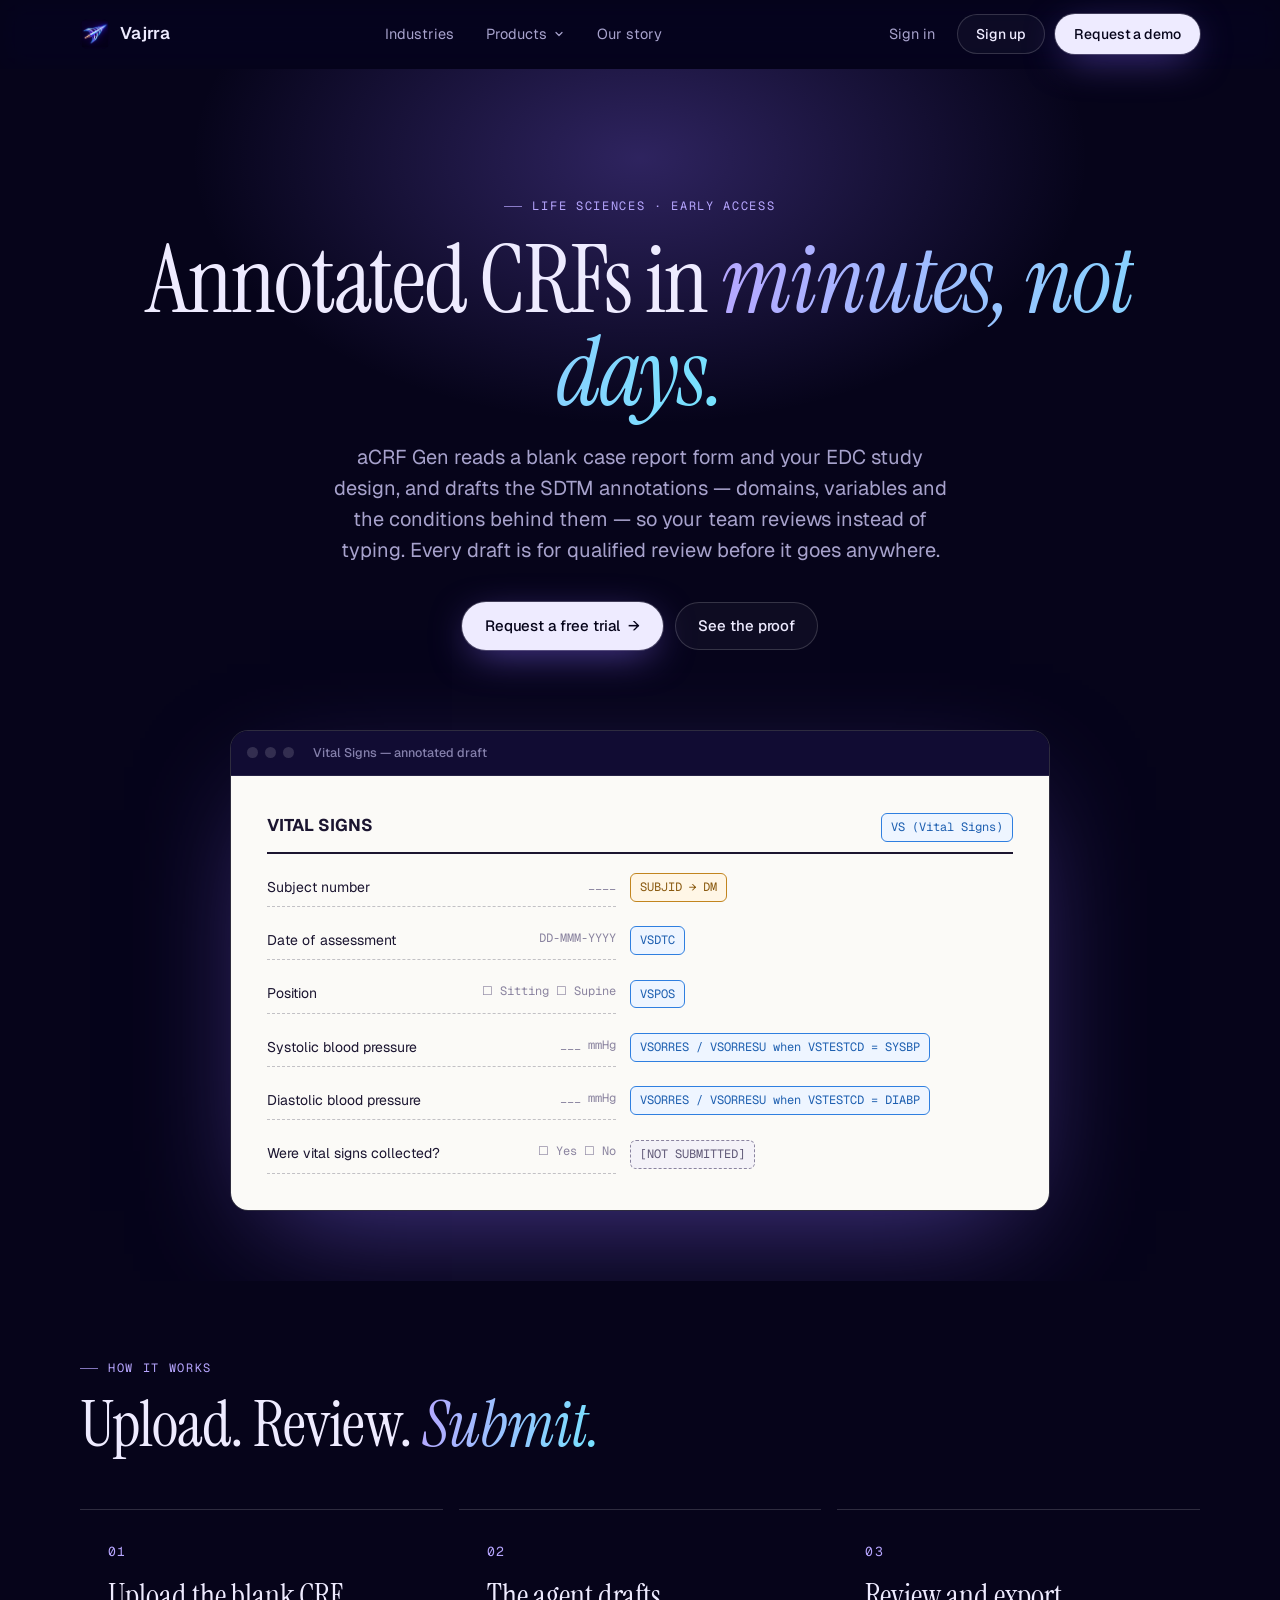
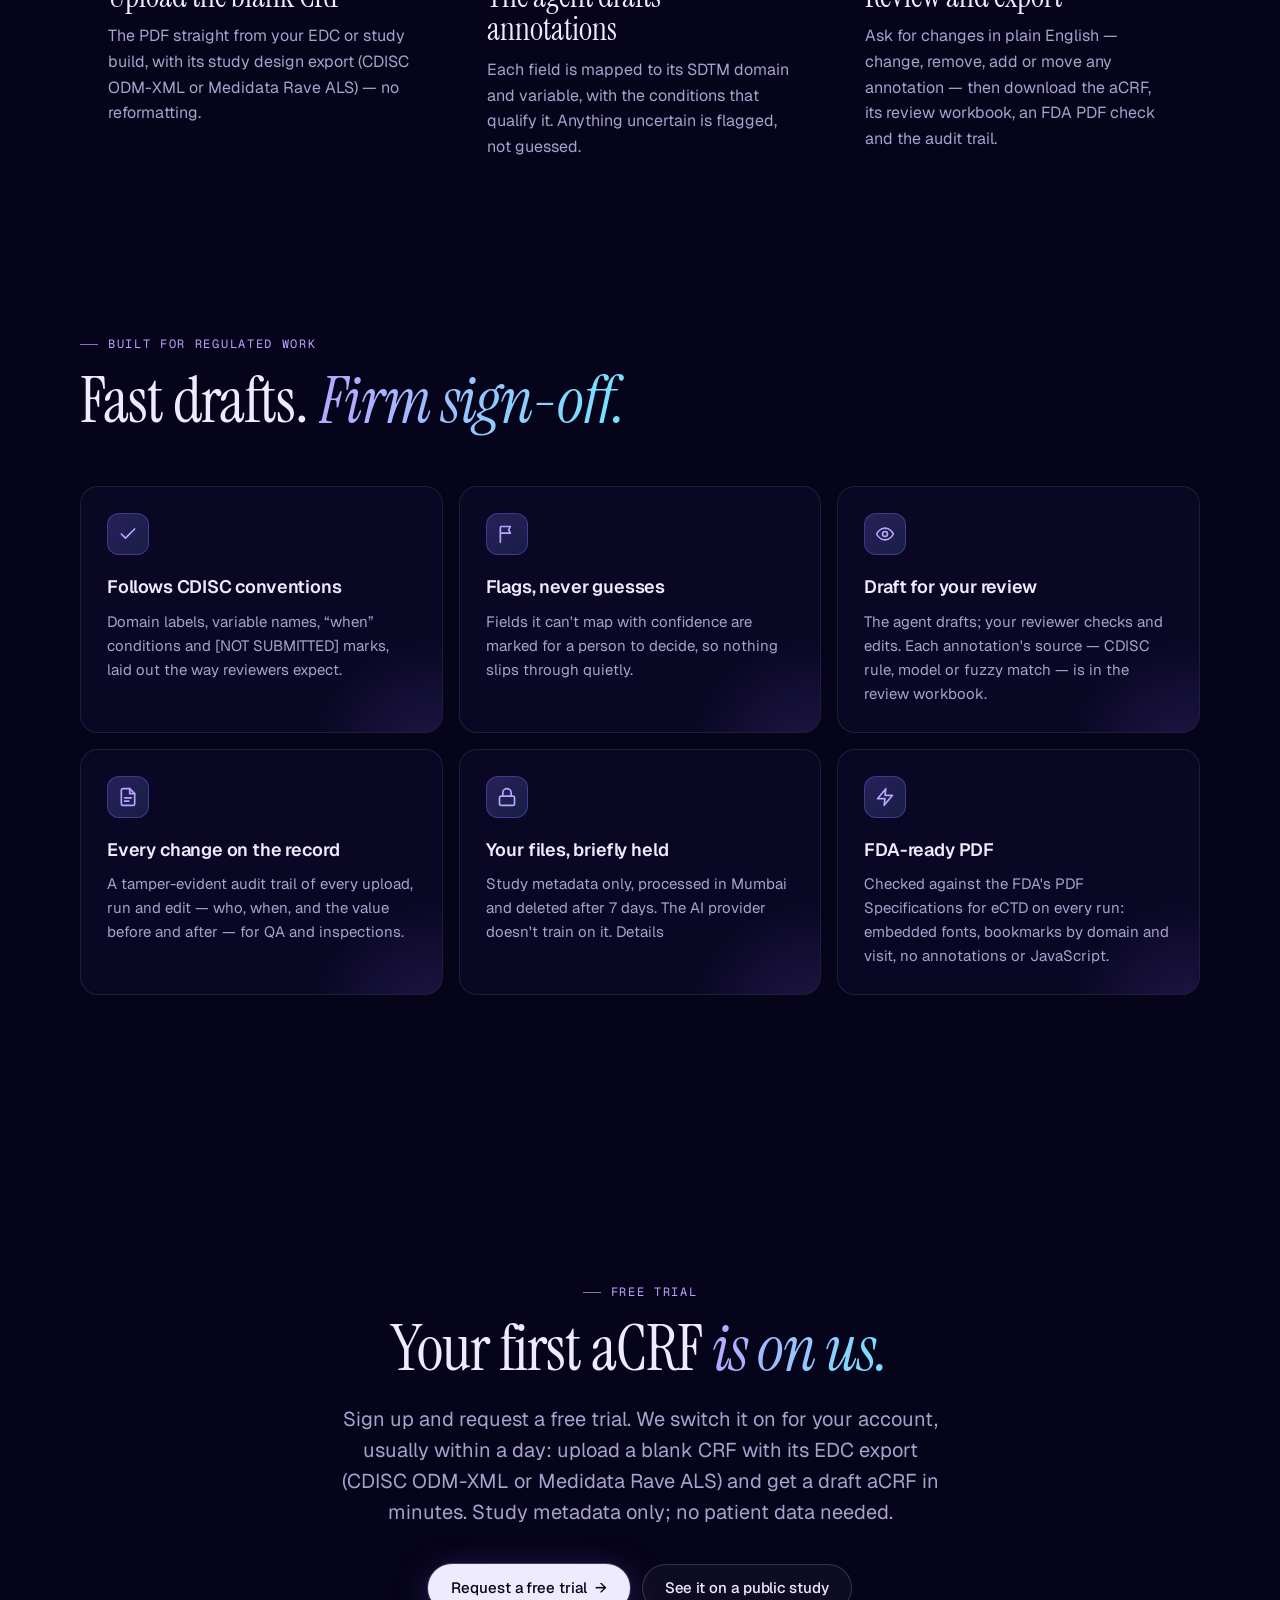
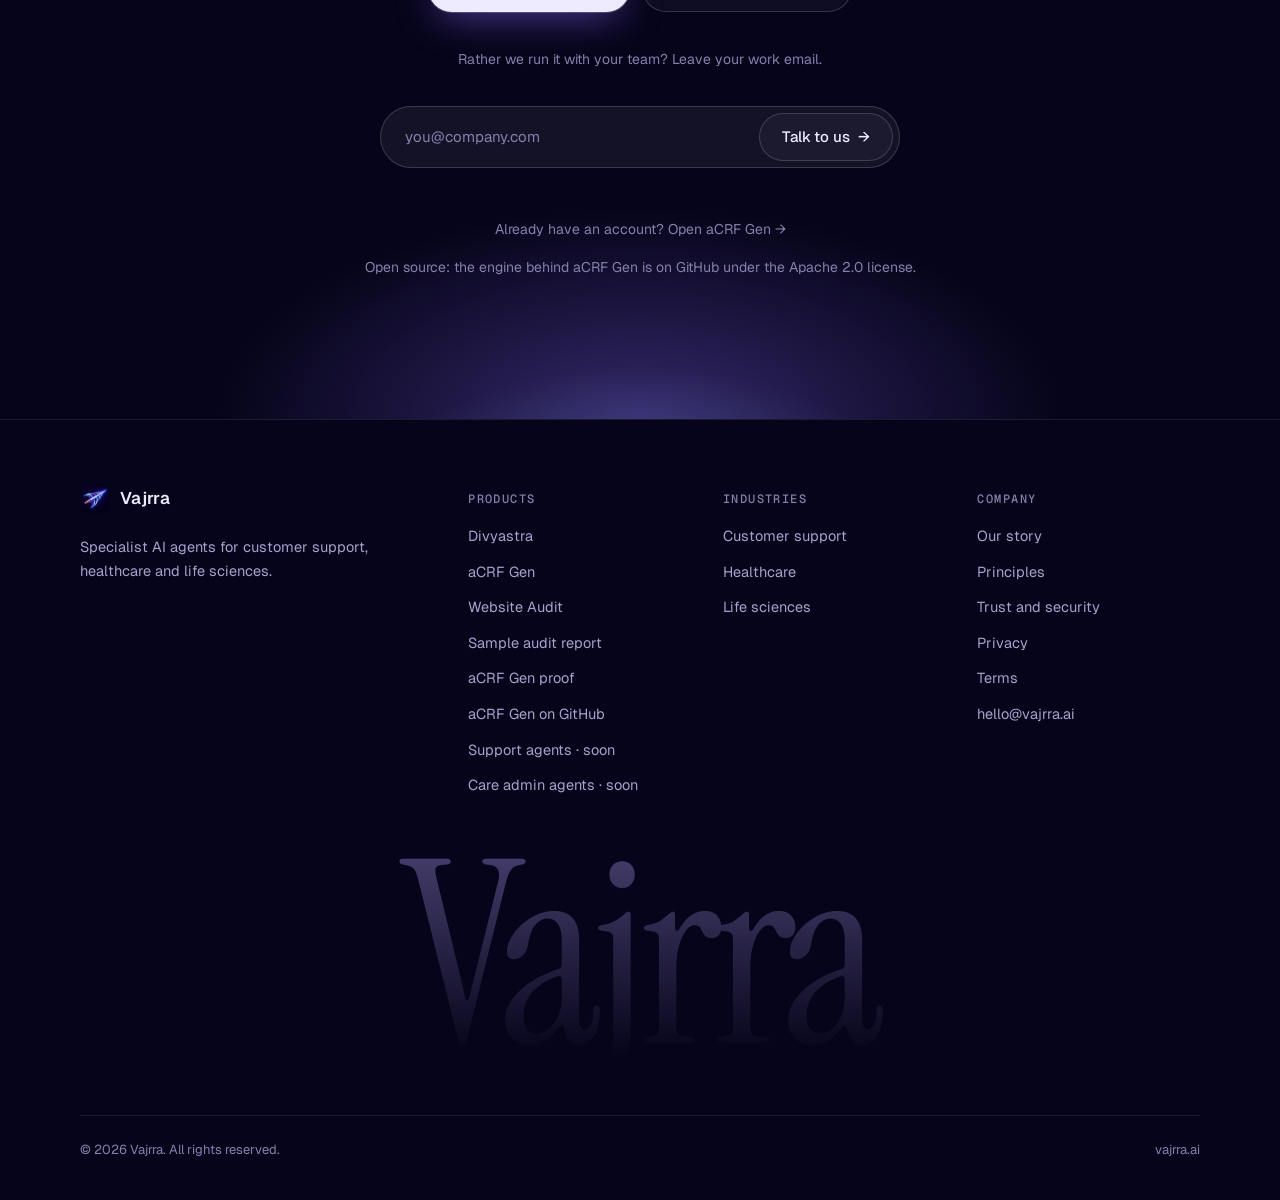
==== acrf.html @ d4f10809 "Public sample audit report (vajrra.ai scanned by our own tool), footer/sitemap links, privacy wordin" ====
<!doctype html>
<html lang="en">
<head>
  <meta charset="utf-8" />
  <meta name="viewport" content="width=device-width, initial-scale=1" />
  <title>aCRF Gen — SDTM-annotated CRFs in minutes · Vajrra</title>
  <meta name="description" content="aCRF Gen drafts SDTM annotations on your blank case report forms — domains, variables and conditions — for your team to review, with every annotation traceable." />
  <meta name="theme-color" content="#06041a" />
  <link rel="canonical" href="https://vajrra.ai/acrf.html" />
  <link rel="icon" type="image/png" sizes="32x32" href="assets/favicon-32.png" />
  <link rel="apple-touch-icon" href="assets/apple-touch-icon.png" />
  <meta property="og:type" content="product" />
  <meta property="og:site_name" content="Vajrra" />
  <meta property="og:title" content="aCRF Gen — SDTM-annotated CRFs in minutes" />
  <meta property="og:description" content="Annotated CRFs drafted by a specialist agent, reviewed by your team." />
  <meta property="og:url" content="https://vajrra.ai/acrf.html" />
  <meta property="og:image" content="https://vajrra.ai/assets/og-image.jpg" />
  <meta name="twitter:card" content="summary_large_image" />
  <link rel="preconnect" href="https://fonts.googleapis.com" />
  <link rel="preconnect" href="https://fonts.gstatic.com" crossorigin />
  <link href="https://fonts.googleapis.com/css2?family=Geist:wght@400;500;600;700&family=Geist+Mono:wght@400;500&family=Instrument+Serif:ital@0;1&display=swap" rel="stylesheet" />
  <link rel="stylesheet" href="styles.css?v=7" />
  <script type="application/ld+json">
    {"@context":"https://schema.org","@type":"SoftwareApplication","name":"aCRF Gen","applicationCategory":"BusinessApplication","operatingSystem":"Web","url":"https://vajrra.ai/acrf.html","description":"Drafts SDTM annotations on blank case report forms for qualified review.","publisher":{"@type":"Organization","name":"Vajrra","url":"https://vajrra.ai/"}}
  </script>
</head>
<body>
  <a class="skip" href="#main">Skip to content</a>

  <header class="nav">
    <div class="wrap nav-inner">
      <a class="brand" href="index.html" aria-label="Vajrra home"><img src="assets/logo-mark.png" alt="" width="30" height="30" />Vajrra</a>
      <nav class="nav-links" aria-label="Primary">
        <a href="index.html#industries">Industries</a>
        <div class="nav-item">
          <button class="nav-trigger" aria-expanded="false" aria-controls="products-menu">Products <svg width="12" height="12" viewBox="0 0 24 24" fill="none" stroke="currentColor" stroke-width="2.4" stroke-linecap="round" stroke-linejoin="round" aria-hidden="true"><path d="m6 9 6 6 6-6"/></svg></button>
          <div class="nav-menu" id="products-menu">
            <div class="nav-menu-inner">
              <div class="menu-group platform">
                <span class="menu-label">The platform · any team</span>
                <a class="menu-link" href="divyastra.html"><strong>Divyastra <em class="badge">Free on Mac</em></strong><small>Your team of AI agents in one chat app — the base every astra plugs into.</small></a>
              </div>
              <div class="menu-group">
                <span class="menu-label">Life sciences</span>
                <a class="menu-link" href="acrf.html" aria-current="page"><strong>aCRF Gen <em class="badge">Early access</em></strong><small>SDTM-annotated CRFs, drafted in minutes.</small></a>
              </div>
              <div class="menu-group">
                <span class="menu-label">Any business</span>
                <a class="menu-link" href="audit.html"><strong>Website Audit <em class="badge">New</em></strong><small>A scored SEO, speed and security report for any site.</small></a>
              </div>
              <div class="menu-group">
                <span class="menu-label">Customer support</span>
                <a class="menu-link soon" href="index.html#customer-support"><strong>Support agents <em class="badge soon">Releasing soon</em></strong><small>Resolve tickets from your own docs, with approvals.</small></a>
              </div>
              <div class="menu-group">
                <span class="menu-label">Healthcare</span>
                <a class="menu-link soon" href="index.html#healthcare"><strong>Care admin agents <em class="badge soon">Releasing soon</em></strong><small>Referrals, summaries and prior-auth packets, drafted.</small></a>
              </div>
            </div>
          </div>
        </div>
        <a href="index.html#story">Our story</a>
      </nav>
      <div class="nav-cta">
        <a class="nav-signin" href="https://accounts.vajrra.ai/signin">Sign in</a>
        <a class="btn btn-ghost" href="https://accounts.vajrra.ai/signin?mode=signup">Sign up</a>
        <a class="btn btn-primary" href="#demo">Request a demo</a>
        <button class="menu-toggle" aria-label="Open menu" aria-expanded="false" aria-controls="mobile-menu">
          <svg width="18" height="18" viewBox="0 0 24 24" fill="none" stroke="currentColor" stroke-width="2" stroke-linecap="round"><path d="M4 7h16M4 12h16M4 17h16"/></svg>
        </button>
      </div>
    </div>
    <div class="mobile-menu" id="mobile-menu">
      <span class="mobile-label">Products</span>
      <a href="divyastra.html">Divyastra</a>
      <a href="acrf.html">aCRF Gen <em class="badge">Early access</em></a>
      <a href="audit.html">Website Audit <em class="badge">New</em></a>
      <a href="index.html#customer-support">Support agents <em class="badge soon">Soon</em></a>
      <a href="index.html#healthcare">Care admin agents <em class="badge soon">Soon</em></a>
      <span class="mobile-label">Account</span>
      <a href="https://accounts.vajrra.ai/signin">Sign in</a>
      <a href="https://accounts.vajrra.ai/signin?mode=signup">Sign up</a>
      <span class="mobile-label">Company</span>
      <a href="index.html#industries">Industries</a>
      <a href="index.html#story">Our story</a>
      <a href="#demo">Request a demo</a>
    </div>
  </header>

  <main id="main">
    <section class="page-hero">
      <div class="wrap">
        <span class="eyebrow">Life sciences · Early access</span>
        <h1 class="display">Annotated CRFs in <em>minutes, not days.</em></h1>
        <p class="lede">aCRF Gen reads a blank case report form and your EDC study design, and drafts the SDTM annotations — domains, variables and the conditions behind them — so your team reviews instead of typing. Every draft is for qualified review before it goes anywhere.</p>
        <div class="cta-row">
          <a class="btn btn-primary" href="https://accounts.vajrra.ai/signin?mode=signup&amp;next=%2Facrf">Request a free trial <span class="arrow" aria-hidden="true">→</span></a>
          <a class="btn btn-ghost" href="proof.html">See the proof</a>
        </div>

        <div class="crf-mock" role="img" aria-label="Example: a Vital Signs CRF page with SDTM annotations beside each field">
          <div class="app-bar"><i></i><i></i><i></i><b>Vital Signs — annotated draft</b></div>
          <div class="crf-page">
            <div class="crf-title"><b>VITAL SIGNS</b><span class="anno vs">VS (Vital Signs)</span></div>
            <div class="crf-row"><div class="crf-field">Subject number <i>____</i></div><span class="anno dm">SUBJID → DM</span></div>
            <div class="crf-row"><div class="crf-field">Date of assessment <i>DD-MMM-YYYY</i></div><span class="anno vs">VSDTC</span></div>
            <div class="crf-row"><div class="crf-field">Position <i>☐ Sitting ☐ Supine</i></div><span class="anno vs">VSPOS</span></div>
            <div class="crf-row"><div class="crf-field">Systolic blood pressure <i>___ mmHg</i></div><span class="anno vs">VSORRES / VSORRESU when VSTESTCD = SYSBP</span></div>
            <div class="crf-row"><div class="crf-field">Diastolic blood pressure <i>___ mmHg</i></div><span class="anno vs">VSORRES / VSORRESU when VSTESTCD = DIABP</span></div>
            <div class="crf-row"><div class="crf-field">Were vital signs collected? <i>☐ Yes ☐ No</i></div><span class="anno note">[NOT SUBMITTED]</span></div>
          </div>
        </div>
      </div>
    </section>

    <section class="section" id="how" style="padding-top: clamp(40px, 6vw, 70px)">
      <div class="wrap">
        <div class="section-head reveal">
          <span class="eyebrow">How it works</span>
          <h2 class="h2">Upload. Review. <em>Submit.</em></h2>
        </div>
        <div class="steps">
          <div class="step reveal"><h3>Upload the blank CRF</h3><p>The PDF straight from your EDC or study build, with its study design export (CDISC ODM-XML or Medidata Rave ALS) — no reformatting.</p></div>
          <div class="step reveal"><h3>The agent drafts annotations</h3><p>Each field is mapped to its SDTM domain and variable, with the conditions that qualify it. Anything uncertain is flagged, not guessed.</p></div>
          <div class="step reveal"><h3>Review and export</h3><p>Ask for changes in plain English — change, remove, add or move any annotation — then download the aCRF, its review workbook, an FDA PDF check and the audit trail.</p></div>
        </div>
      </div>
    </section>

    <section class="section" style="padding-top: 0">
      <div class="wrap">
        <div class="section-head reveal">
          <span class="eyebrow">Built for regulated work</span>
          <h2 class="h2">Fast drafts. <em>Firm sign-off.</em></h2>
        </div>
        <div class="feature-grid">
          <div class="tile reveal">
            <div class="icon"><svg width="20" height="20" viewBox="0 0 24 24" fill="none" stroke="currentColor" stroke-width="2" stroke-linecap="round" stroke-linejoin="round"><path d="M20 6 9 17l-5-5"/></svg></div>
            <h3>Follows CDISC conventions</h3>
            <p>Domain labels, variable names, “when” conditions and [NOT SUBMITTED] marks, laid out the way reviewers expect.</p>
          </div>
          <div class="tile reveal">
            <div class="icon"><svg width="20" height="20" viewBox="0 0 24 24" fill="none" stroke="currentColor" stroke-width="2" stroke-linecap="round" stroke-linejoin="round"><path d="M4 22V4a1 1 0 0 1 1-1h11l-2 4 2 4H5"/></svg></div>
            <h3>Flags, never guesses</h3>
            <p>Fields it can't map with confidence are marked for a person to decide, so nothing slips through quietly.</p>
          </div>
          <div class="tile reveal">
            <div class="icon"><svg width="20" height="20" viewBox="0 0 24 24" fill="none" stroke="currentColor" stroke-width="2" stroke-linecap="round" stroke-linejoin="round"><path d="M2 12s3.5-7 10-7 10 7 10 7-3.5 7-10 7S2 12 2 12z"/><circle cx="12" cy="12" r="3"/></svg></div>
            <h3>Draft for your review</h3>
            <p>The agent drafts; your reviewer checks and edits. Each annotation's source — CDISC rule, model or fuzzy match — is in the review workbook.</p>
          </div>
          <div class="tile reveal">
            <div class="icon"><svg width="20" height="20" viewBox="0 0 24 24" fill="none" stroke="currentColor" stroke-width="2" stroke-linecap="round" stroke-linejoin="round"><path d="M14 2H6a2 2 0 0 0-2 2v16a2 2 0 0 0 2 2h12a2 2 0 0 0 2-2V8z"/><path d="M14 2v6h6M8 13h8M8 17h5"/></svg></div>
            <h3>Every change on the record</h3>
            <p>A tamper-evident audit trail of every upload, run and edit — who, when, and the value before and after — for QA and inspections.</p>
          </div>
          <div class="tile reveal">
            <div class="icon"><svg width="20" height="20" viewBox="0 0 24 24" fill="none" stroke="currentColor" stroke-width="2" stroke-linecap="round" stroke-linejoin="round"><rect x="3" y="11" width="18" height="11" rx="2"/><path d="M7 11V7a5 5 0 0 1 10 0v4"/></svg></div>
            <h3>Your files, briefly held</h3>
            <p>Study metadata only, processed in Mumbai and deleted after 7 days. The AI provider doesn't train on it. <a href="trust.html">Details</a></p>
          </div>
          <div class="tile reveal">
            <div class="icon"><svg width="20" height="20" viewBox="0 0 24 24" fill="none" stroke="currentColor" stroke-width="2" stroke-linecap="round" stroke-linejoin="round"><path d="M13 2 3 14h9l-1 8 10-12h-9z"/></svg></div>
            <h3>FDA-ready PDF</h3>
            <p>Checked against the FDA's PDF Specifications for eCTD on every run: embedded fonts, bookmarks by domain and visit, no annotations or JavaScript.</p>
          </div>
        </div>
      </div>
    </section>

    <section class="section final" id="demo">
      <div class="wrap reveal">
        <span class="eyebrow">Free trial</span>
        <h2 class="h2">Your first aCRF <em>is on us.</em></h2>
        <p class="lede">Sign up and request a free trial. We switch it on for your account, usually within a day: upload a blank CRF with its EDC export (CDISC ODM-XML or Medidata Rave ALS) and get a draft aCRF in minutes. Study metadata only; no patient data needed.</p>
        <div class="cta-row" style="justify-content: center">
          <a class="btn btn-primary" href="https://accounts.vajrra.ai/signin?mode=signup&amp;next=%2Facrf">Request a free trial <span class="arrow" aria-hidden="true">→</span></a>
          <a class="btn btn-ghost" href="proof.html">See it on a public study</a>
        </div>
        <p class="download-note" style="margin-top: 36px">Rather we run it with your team? Leave your work email.</p>
        <form class="contact-form" data-subject="aCRF Gen demo request" novalidate>
          <label class="skip" for="email">Work email</label>
          <input id="email" type="email" name="email" placeholder="you@company.com" autocomplete="email" required />
          <button class="btn btn-ghost" type="submit">Talk to us <span class="arrow" aria-hidden="true">→</span></button>
        </form>
        <p class="form-note" role="status"></p>
        <p class="download-note">Already have an account? <a href="https://accounts.vajrra.ai/acrf">Open aCRF Gen →</a></p>
        <p class="download-note">Open source: the engine behind aCRF Gen is on <a href="https://github.com/himanshuoo7/CRF_Annotation" rel="noopener">GitHub</a> under the Apache 2.0 license.</p>
      </div>
    </section>
  </main>

  <footer class="footer">
    <div class="wrap">
      <div class="footer-grid">
        <div>
          <a class="brand" href="index.html"><img src="assets/logo-mark.png" alt="" width="30" height="30" />Vajrra</a>
          <p>Specialist AI agents for customer support, healthcare and life sciences.</p>
        </div>
        <div>
          <h4>Products</h4>
          <ul><li><a href="divyastra.html">Divyastra</a></li><li><a href="acrf.html">aCRF Gen</a></li><li><a href="audit.html">Website Audit</a></li><li><a href="sample-report.html">Sample audit report</a></li><li><a href="proof.html">aCRF Gen proof</a></li><li><a href="https://github.com/himanshuoo7/CRF_Annotation" rel="noopener">aCRF Gen on GitHub</a></li><li><a href="index.html#customer-support">Support agents · soon</a></li><li><a href="index.html#healthcare">Care admin agents · soon</a></li></ul>
        </div>
        <div>
          <h4>Industries</h4>
          <ul><li><a href="index.html#industries">Customer support</a></li><li><a href="index.html#industries">Healthcare</a></li><li><a href="index.html#industries">Life sciences</a></li></ul>
        </div>
        <div>
          <h4>Company</h4>
          <ul><li><a href="index.html#story">Our story</a></li><li><a href="index.html#principles">Principles</a></li><li><a href="trust.html">Trust and security</a></li><li><a href="privacy.html">Privacy</a></li><li><a href="terms.html">Terms</a></li><li><a href="mailto:hello@vajrra.ai">hello@vajrra.ai</a></li></ul>
        </div>
      </div>
      <div class="wordmark" aria-hidden="true">Vajrra</div>
      <div class="footer-base">
        <span>© <span data-year>2026</span> Vajrra. All rights reserved.</span>
        <span>vajrra.ai</span>
      </div>
    </div>
  </footer>

  <script src="main.js?v=7" defer></script>
</body>
</html>
---- styles.css ----
/* Vajrra — site styles. Storm-indigo ground, electric violet/blue light,
   gold used sparingly (the vajra's grip). Editorial serif for display,
   Geist for everything else. */

:root {
  --bg: #06041a;
  --bg-2: #0a0724;
  --bg-3: #110c33;
  --surface: rgba(255, 255, 255, 0.035);
  --surface-2: rgba(255, 255, 255, 0.06);
  --line: rgba(255, 255, 255, 0.09);
  --line-2: rgba(255, 255, 255, 0.16);
  --text: #eeebff;
  --muted: #a7a2cc;
  --faint: #8580ac;
  --violet: #8b6cff;
  --violet-2: #b7a6ff;
  --blue: #5aa9ff;
  --cyan: #74e4ff;
  --gold: #e9b45f;
  --cream: #f6f1e7;
  --cream-ink: #1b1530;
  --cream-muted: #5f5876;

  --serif: "Instrument Serif", "Times New Roman", serif;
  --sans: "Geist", ui-sans-serif, system-ui, -apple-system, "Segoe UI", sans-serif;
  --mono: "Geist Mono", ui-monospace, "SF Mono", Menlo, monospace;

  --radius: 18px;
  --radius-lg: 28px;
  --max: 1200px;
  --gutter: clamp(16px, 4vw, 40px);
}

* { box-sizing: border-box; }
html { scroll-behavior: smooth; -webkit-text-size-adjust: 100%; }
body {
  margin: 0;
  background: var(--bg);
  color: var(--text);
  font-family: var(--sans);
  font-size: 16px;
  line-height: 1.6;
  -webkit-font-smoothing: antialiased;
  overflow-x: hidden;
}
img { max-width: 100%; display: block; }
a { color: inherit; text-decoration: none; }
button { font: inherit; }
:focus-visible { outline: 2px solid var(--cyan); outline-offset: 3px; border-radius: 8px; }

.wrap { width: 100%; max-width: var(--max); margin: 0 auto; padding: 0 var(--gutter); }
.skip { position: absolute; left: -9999px; }
.skip:focus { left: 16px; top: 16px; z-index: 100; background: var(--text); color: var(--bg); padding: 8px 14px; border-radius: 10px; }

/* ---------- type ---------- */
.eyebrow {
  display: inline-flex; align-items: center; gap: 10px;
  font-family: var(--mono); font-size: 12px; letter-spacing: 0.14em; text-transform: uppercase;
  color: var(--violet-2);
}
.eyebrow::before { content: ""; width: 18px; height: 1px; background: currentColor; opacity: 0.7; }
.display {
  font-family: var(--serif); font-weight: 400;
  font-size: clamp(44px, 7.4vw, 96px); line-height: 0.98; letter-spacing: -0.02em;
  margin: 18px 0 0;
}
.display em, .h2 em { font-style: italic; color: transparent; background: linear-gradient(100deg, var(--violet-2), var(--cyan)); -webkit-background-clip: text; background-clip: text; }
.h2 {
  font-family: var(--serif); font-weight: 400;
  font-size: clamp(36px, 5vw, 64px); line-height: 1.02; letter-spacing: -0.015em;
  margin: 14px 0 0;
}
.lede { color: var(--muted); font-size: clamp(17px, 1.6vw, 20px); line-height: 1.55; max-width: 620px; margin: 22px 0 0; }
.section-head { max-width: 760px; }
.section-head .lede { margin-top: 16px; }

/* ---------- buttons ---------- */
.btn {
  display: inline-flex; align-items: center; justify-content: center; gap: 8px;
  height: 48px; padding: 0 22px; border-radius: 999px;
  font-size: 15px; font-weight: 500; letter-spacing: -0.005em;
  border: 1px solid transparent; cursor: pointer;
  transition: transform 0.2s ease, background 0.2s ease, border-color 0.2s ease, box-shadow 0.2s ease;
}
.btn:hover { transform: translateY(-1px); }
.btn-primary {
  background: var(--text); color: var(--bg);
  box-shadow: 0 0 0 1px rgba(255, 255, 255, 0.2), 0 10px 40px -10px rgba(139, 108, 255, 0.7);
}
.btn-primary:hover { background: #fff; box-shadow: 0 0 0 1px #fff, 0 14px 50px -10px rgba(116, 228, 255, 0.7); }
.btn-ghost { background: var(--surface); border-color: var(--line-2); color: var(--text); }
.btn-ghost:hover { background: var(--surface-2); border-color: rgba(255, 255, 255, 0.3); }
.btn .arrow { transition: transform 0.2s ease; }
.btn:hover .arrow { transform: translateX(3px); }
.cta-row { display: flex; flex-wrap: wrap; gap: 12px; margin-top: 36px; }

/* ---------- nav ---------- */
.nav {
  position: sticky; top: 0; z-index: 50;
  backdrop-filter: saturate(160%) blur(16px); -webkit-backdrop-filter: saturate(160%) blur(16px);
  background: rgba(6, 4, 26, 0.6);
  border-bottom: 1px solid transparent;
  transition: border-color 0.3s ease, background 0.3s ease;
}
.nav.scrolled { border-bottom-color: var(--line); background: rgba(6, 4, 26, 0.82); }
.nav-inner { display: flex; align-items: center; justify-content: space-between; height: 68px; gap: 24px; }
.brand { display: inline-flex; align-items: center; gap: 10px; font-weight: 600; letter-spacing: 0.02em; font-size: 17px; }
.brand img { width: 30px; height: 30px; border-radius: 8px; }
.nav-links { display: flex; align-items: center; gap: 4px; }
.nav-links a { padding: 8px 14px; border-radius: 999px; color: var(--muted); font-size: 14.5px; transition: color 0.2s, background 0.2s; }
.nav-links a:hover, .nav-links a[aria-current="page"] { color: var(--text); background: var(--surface-2); }
.nav-cta { display: flex; align-items: center; gap: 10px; }
.nav .btn { height: 40px; padding: 0 18px; font-size: 14px; }
.nav-signin { padding: 8px 12px; border-radius: 999px; color: var(--muted); font-size: 14.5px; transition: color 0.2s, background 0.2s; }
.nav-signin:hover { color: var(--text); background: var(--surface-2); }
.nav-signin.signed-in { display: inline-flex; align-items: center; gap: 8px; color: var(--text); padding: 5px 12px 5px 5px; border: 1px solid var(--line-2); }
.nav-initial { display: grid; place-items: center; width: 28px; height: 28px; border-radius: 50%; background: linear-gradient(135deg, var(--violet), var(--blue)); color: var(--bg); font-size: 13px; font-weight: 700; }
/* products dropdown */
.nav-item { position: relative; }
.nav-trigger {
  display: inline-flex; align-items: center; gap: 6px; padding: 8px 14px; border-radius: 999px; border: 0; background: transparent;
  color: var(--muted); font-size: 14.5px; cursor: pointer; transition: color 0.2s, background 0.2s;
}
.nav-trigger svg { transition: transform 0.2s ease; }
.nav-trigger:hover, .nav-item.open .nav-trigger { color: var(--text); background: var(--surface-2); }
.nav-item.open .nav-trigger svg { transform: rotate(180deg); }
.nav-menu {
  position: absolute; top: 100%; left: 50%; width: min(760px, calc(100vw - 32px)); padding-top: 12px;
  transform: translate(-50%, 6px); opacity: 0; visibility: hidden; transition: opacity 0.18s ease, transform 0.18s ease, visibility 0.18s;
}
.nav-item.open .nav-menu { opacity: 1; visibility: visible; transform: translate(-50%, 0); }
.nav-menu-inner {
  display: grid; grid-template-columns: repeat(3, 1fr); gap: 6px; padding: 10px; border-radius: 20px;
  border: 1px solid var(--line-2); background: #0c0928; box-shadow: 0 30px 80px -20px rgba(0, 0, 0, 0.7), 0 0 60px -30px rgba(139, 108, 255, 0.6);
}
.menu-group { padding: 10px 12px 12px; border-radius: 14px; }
.menu-group.platform { grid-column: 1 / -1; background: radial-gradient(320px 120px at 100% 0%, rgba(139, 108, 255, 0.22), transparent 70%), var(--surface); border: 1px solid var(--line); }
.menu-label { display: block; font-family: var(--mono); font-size: 11px; letter-spacing: 0.12em; text-transform: uppercase; color: var(--faint); margin-bottom: 6px; }
.menu-link { display: block; margin: 0 -8px; padding: 8px; border-radius: 10px; transition: background 0.2s; }
.menu-link:hover { background: var(--surface-2); }
.menu-link strong { display: flex; flex-wrap: wrap; align-items: center; gap: 4px 8px; font-size: 15px; font-weight: 600; color: var(--text); }
.menu-link small { display: block; margin-top: 2px; color: var(--muted); font-size: 13px; line-height: 1.45; }
.menu-link.soon strong { color: var(--muted); }
.badge { font-style: normal; font-family: var(--mono); font-size: 10px; font-weight: 500; letter-spacing: 0.08em; text-transform: uppercase; padding: 2px 7px; border-radius: 999px; border: 1px solid rgba(116, 228, 255, 0.45); color: var(--cyan); }
.badge.soon { border-color: var(--line-2); color: var(--faint); }
.mobile-menu .mobile-label { padding: 14px 4px 2px; font-family: var(--mono); font-size: 11px; letter-spacing: 0.12em; text-transform: uppercase; color: var(--faint); }
.mobile-menu .badge { margin-left: 8px; vertical-align: middle; }

.menu-toggle { display: none; width: 42px; height: 42px; border-radius: 12px; border: 1px solid var(--line-2); background: var(--surface); color: var(--text); cursor: pointer; align-items: center; justify-content: center; }
.mobile-menu { display: none; }

/* ---------- hero ---------- */
.hero { position: relative; padding: clamp(56px, 9vw, 110px) 0 clamp(64px, 8vw, 100px); overflow: hidden; }
.hero::before {
  content: ""; position: absolute; inset: -20% -10% auto -10%; height: 900px; z-index: -1;
  background:
    radial-gradient(600px 400px at 72% 38%, rgba(139, 108, 255, 0.32), transparent 70%),
    radial-gradient(500px 360px at 90% 10%, rgba(90, 169, 255, 0.18), transparent 70%),
    radial-gradient(700px 500px at 10% 0%, rgba(139, 108, 255, 0.12), transparent 70%);
}
.hero-grid { display: grid; grid-template-columns: 1.08fr 1fr; gap: clamp(32px, 5vw, 64px); align-items: center; }
.hero-copy .lede { max-width: 560px; }
.hero-note { margin-top: 22px; font-size: 13px; color: var(--faint); font-family: var(--mono); letter-spacing: 0.02em; }

.hero-visual { position: relative; aspect-ratio: 1 / 1; max-width: 560px; justify-self: end; width: 100%; }
.hero-art {
  position: absolute; inset: 0; border-radius: var(--radius-lg); overflow: hidden;
  -webkit-mask-image: radial-gradient(closest-side, #000 62%, transparent 100%);
  mask-image: radial-gradient(closest-side, #000 62%, transparent 100%);
}
.hero-art img { width: 100%; height: 100%; object-fit: cover; transform: scale(1.12); animation: float 9s ease-in-out infinite; }
.hero-art::after {
  content: ""; position: absolute; inset: 0;
  background: radial-gradient(closest-side at 55% 45%, rgba(116, 228, 255, 0.18), transparent 70%);
  mix-blend-mode: screen; animation: pulse 4.5s ease-in-out infinite;
}
@keyframes float { 0%, 100% { transform: scale(1.12) translate(0, 0); } 50% { transform: scale(1.12) translate(-6px, -10px); } }
@keyframes pulse { 0%, 100% { opacity: 0.5; } 50% { opacity: 1; } }


/* ---------- works-with strip ---------- */
.works { border-top: 1px solid var(--line); border-bottom: 1px solid var(--line); padding: 26px 0; }
.works-inner { display: flex; align-items: center; gap: 28px; }
.works-label { flex: none; font-family: var(--mono); font-size: 12px; letter-spacing: 0.12em; text-transform: uppercase; color: var(--faint); }
.marquee { flex: 1; overflow: hidden; -webkit-mask-image: linear-gradient(90deg, transparent, #000 8%, #000 92%, transparent); mask-image: linear-gradient(90deg, transparent, #000 8%, #000 92%, transparent); }
.marquee-track { display: flex; gap: 56px; width: max-content; animation: scroll 36s linear infinite; }
.marquee-track span { font-size: 19px; font-weight: 500; color: var(--muted); letter-spacing: -0.01em; white-space: nowrap; }
@keyframes scroll { to { transform: translateX(-50%); } }

/* ---------- sections ---------- */
section { position: relative; }
.section { padding: clamp(80px, 11vw, 140px) 0; }

/* stats */
.stats { display: grid; grid-template-columns: repeat(3, 1fr); gap: 1px; background: var(--line); border: 1px solid var(--line); border-radius: var(--radius-lg); overflow: hidden; margin-top: 56px; }
.stat { background: var(--bg); padding: 30px 26px; }
.stat strong { display: block; font-family: var(--serif); font-weight: 400; font-size: clamp(40px, 5vw, 58px); line-height: 1; letter-spacing: -0.02em; }
.stat span { display: block; margin-top: 10px; color: var(--muted); font-size: 14.5px; }

/* industries */
.tabs { display: flex; flex-wrap: wrap; gap: 8px; margin-top: 44px; }
.tab {
  padding: 10px 18px; border-radius: 999px; border: 1px solid var(--line-2); background: transparent;
  color: var(--muted); font-size: 14.5px; cursor: pointer; transition: all 0.2s ease;
}
.tab:hover { color: var(--text); border-color: rgba(255, 255, 255, 0.3); }
.tab[aria-selected="true"] { background: var(--text); color: var(--bg); border-color: var(--text); }
.panel {
  margin-top: 22px; display: grid; grid-template-columns: 1fr 1.1fr; gap: 0;
  border: 1px solid var(--line); border-radius: var(--radius-lg); overflow: hidden;
  background: linear-gradient(180deg, var(--bg-2), var(--bg));
}
.panel[hidden] { display: none; }
.panel-copy { padding: clamp(28px, 4vw, 48px); }
.panel-copy h3 { font-family: var(--serif); font-weight: 400; font-size: clamp(30px, 3.6vw, 44px); line-height: 1.05; margin: 12px 0 0; letter-spacing: -0.01em; }
.panel-copy > p { color: var(--muted); margin: 14px 0 0; }
.uses { list-style: none; padding: 0; margin: 26px 0 0; display: grid; gap: 12px; }
.uses li { display: grid; grid-template-columns: 22px 1fr; gap: 10px; font-size: 15px; }
.uses li::before { content: ""; width: 14px; height: 14px; margin-top: 5px; border-radius: 4px; background: linear-gradient(135deg, var(--violet), var(--cyan)); box-shadow: 0 0 12px rgba(116, 228, 255, 0.5); }
.panel-visual { position: relative; border-left: 1px solid var(--line); padding: clamp(24px, 3.4vw, 40px); display: flex; flex-direction: column; justify-content: center; gap: 12px; background:
  radial-gradient(400px 300px at 80% 20%, rgba(139, 108, 255, 0.18), transparent 70%); }
.msg { max-width: 88%; padding: 12px 14px; border-radius: 16px; font-size: 14px; line-height: 1.5; border: 1px solid var(--line); }
.msg.user { align-self: flex-end; background: var(--surface-2); border-bottom-right-radius: 6px; }
.msg.bot { align-self: flex-start; background: rgba(139, 108, 255, 0.12); border-color: rgba(139, 108, 255, 0.3); border-bottom-left-radius: 6px; }
.msg .tag { display: block; font-family: var(--mono); font-size: 11px; letter-spacing: 0.06em; color: var(--violet-2); margin-bottom: 4px; }
.approval { align-self: flex-start; width: 88%; border: 1px solid rgba(233, 180, 95, 0.35); background: rgba(233, 180, 95, 0.08); border-radius: 14px; padding: 12px 14px; font-size: 13.5px; }
.approval b { color: var(--gold); font-weight: 600; }
.approval .row { display: flex; gap: 8px; margin-top: 10px; }
.approval .row span { padding: 5px 12px; border-radius: 8px; font-size: 12px; font-weight: 600; }
.approval .row span:first-child { background: var(--text); color: var(--bg); }
.approval .row span:last-child { border: 1px solid var(--line-2); color: var(--muted); }

/* products */
.products { display: grid; grid-template-columns: 1.55fr 1fr; gap: 18px; margin-top: 52px; }
.product {
  position: relative; border-radius: var(--radius-lg); border: 1px solid var(--line); overflow: hidden;
  padding: clamp(28px, 4vw, 44px); background: var(--bg-2); min-height: 420px; display: flex; flex-direction: column;
  transition: border-color 0.3s ease, transform 0.3s ease;
}
.product:hover { border-color: var(--line-2); }
.product.flagship {
  background:
    radial-gradient(500px 360px at 90% 0%, rgba(139, 108, 255, 0.35), transparent 70%),
    radial-gradient(420px 300px at 0% 100%, rgba(90, 169, 255, 0.16), transparent 70%),
    var(--bg-2);
}
.pill { display: inline-flex; align-items: center; gap: 8px; align-self: flex-start; padding: 5px 12px; border-radius: 999px; font-family: var(--mono); font-size: 11.5px; letter-spacing: 0.06em; text-transform: uppercase; border: 1px solid var(--line-2); color: var(--muted); }
.pill .live { width: 7px; height: 7px; border-radius: 50%; background: var(--cyan); box-shadow: 0 0 10px var(--cyan); }
.product h3 { font-family: var(--serif); font-weight: 400; font-size: clamp(40px, 4.6vw, 60px); line-height: 1; margin: 22px 0 0; letter-spacing: -0.015em; }
.product .sub { color: var(--muted); margin: 8px 0 0; font-size: 15px; font-family: var(--mono); letter-spacing: 0.02em; }
.product > p { color: var(--muted); margin: 18px 0 0; max-width: 520px; }
.feature-chips { display: flex; flex-wrap: wrap; gap: 8px; margin-top: 24px; }
.feature-chips span { padding: 7px 12px; border-radius: 10px; background: var(--surface-2); border: 1px solid var(--line); font-size: 13.5px; }
.product .btn { margin-top: auto; align-self: flex-start; }
.product .spacer { flex: 1; min-height: 28px; }
.product.soon { background: repeating-linear-gradient(135deg, rgba(255, 255, 255, 0.02) 0 12px, transparent 12px 24px), var(--bg-2); }
.product.soon h3 { color: var(--muted); }
.forge { display: grid; gap: 10px; margin-top: 22px; }
.forge div { display: flex; justify-content: space-between; align-items: center; padding: 12px 14px; border: 1px dashed var(--line-2); border-radius: 12px; color: var(--faint); font-size: 14px; }
.forge div span:last-child { font-family: var(--mono); font-size: 11.5px; letter-spacing: 0.08em; text-transform: uppercase; }

/* products by customer */
.astras { display: grid; grid-template-columns: repeat(3, 1fr); gap: 18px; margin-top: 52px; }
.astra { min-height: 380px; }
.astra h3 { font-size: clamp(34px, 3.4vw, 46px); }
.astra-top { display: flex; align-items: center; justify-content: space-between; gap: 12px; }
.astra-for { font-family: var(--mono); font-size: 11.5px; letter-spacing: 0.1em; text-transform: uppercase; color: var(--violet-2); }
.product.soon .astra-for { color: var(--faint); }
.platform-band { display: grid; grid-template-columns: 1.4fr 1fr; gap: 28px; align-items: center; margin-top: 18px; min-height: 0; }
.platform-band .cta-row { margin-top: 0; justify-content: flex-end; }
.platform-band h3 { margin-top: 14px; }

/* aCRF page: an annotated CRF page, drawn in HTML */
.crf-mock { max-width: 820px; margin: clamp(48px, 7vw, 80px) auto 0; text-align: left; border-radius: 18px; overflow: hidden; border: 1px solid var(--line-2); box-shadow: 0 40px 120px -40px rgba(139, 108, 255, 0.55); }
.crf-mock .app-bar { background: var(--bg-3); }
.crf-page { background: #fbfaf7; color: #1b1530; padding: clamp(20px, 4vw, 36px); display: grid; gap: 14px; }
.crf-title { display: flex; justify-content: space-between; align-items: baseline; gap: 12px; flex-wrap: wrap; border-bottom: 2px solid #1b1530; padding-bottom: 10px; }
.crf-title b { font-size: 17px; }
.crf-title span { font-family: var(--mono); font-size: 12px; color: #5f5876; }
.crf-row { display: grid; grid-template-columns: 1fr 1.1fr; gap: 14px; align-items: center; font-size: 14px; }
.crf-field { display: flex; justify-content: space-between; gap: 10px; padding: 8px 0; border-bottom: 1px dashed rgba(27, 21, 48, 0.25); }
.crf-field i { font-style: normal; color: #8a839f; font-family: var(--mono); font-size: 12px; }
.anno { justify-self: start; font-family: var(--mono); font-size: 12px; padding: 5px 9px; border-radius: 6px; border: 1.5px solid; background: #fff; line-height: 1.4; }
.anno.vs { border-color: #2f7fe0; color: #1d5fb0; background: #eef5ff; }
.anno.dm { border-color: #c2851f; color: #8a5a10; background: #fff6e6; }
.anno.note { border-style: dashed; border-color: #8a839f; color: #5f5876; background: #f4f2f8; }

/* principles bento */
.bento { display: grid; grid-template-columns: repeat(6, 1fr); gap: 16px; margin-top: 52px; }
.tile { grid-column: span 2; border: 1px solid var(--line); border-radius: var(--radius); padding: 26px; background: var(--bg-2); position: relative; overflow: hidden; }
.tile.wide { grid-column: span 3; }
.tile .icon { width: 42px; height: 42px; border-radius: 12px; display: grid; place-items: center; background: linear-gradient(135deg, rgba(139, 108, 255, 0.25), rgba(90, 169, 255, 0.15)); border: 1px solid rgba(139, 108, 255, 0.35); color: var(--violet-2); }
.tile h3 { font-size: 18px; font-weight: 600; margin: 18px 0 0; letter-spacing: -0.01em; }
.tile p { color: var(--muted); margin: 8px 0 0; font-size: 15px; }
.tile::after { content: ""; position: absolute; inset: auto -30% -60% auto; width: 240px; height: 240px; background: radial-gradient(closest-side, rgba(139, 108, 255, 0.16), transparent); pointer-events: none; }

/* steps */
.steps { display: grid; grid-template-columns: repeat(3, 1fr); gap: 16px; margin-top: 52px; counter-reset: step; }
.step { padding: 28px; border-top: 1px solid var(--line-2); }
.step::before { counter-increment: step; content: "0" counter(step); font-family: var(--mono); font-size: 13px; color: var(--violet-2); letter-spacing: 0.1em; }
.step h3 { font-family: var(--serif); font-weight: 400; font-size: 32px; line-height: 1.05; margin: 16px 0 0; }
.step p { color: var(--muted); margin: 10px 0 0; }

/* origin (light) */
.origin { background: var(--cream); color: var(--cream-ink); }
.origin .eyebrow { color: #6a4fe0; }
.origin .h2 em { background: linear-gradient(100deg, #6a4fe0, #2f7fe0); -webkit-background-clip: text; background-clip: text; }
.origin-grid { display: grid; grid-template-columns: 1fr 1fr; gap: clamp(32px, 6vw, 88px); align-items: start; }
.origin p { color: var(--cream-muted); font-size: 17.5px; line-height: 1.7; margin: 0 0 18px; }
.origin .quote { font-family: var(--serif); font-size: clamp(26px, 2.8vw, 34px); line-height: 1.2; color: var(--cream-ink); margin: 28px 0 0; padding-left: 20px; border-left: 2px solid #6a4fe0; }
.glossary { display: grid; gap: 14px; margin-top: 8px; }
.glossary div { padding: 18px 20px; border: 1px solid rgba(27, 21, 48, 0.12); border-radius: 16px; background: rgba(255, 255, 255, 0.6); }
.glossary dt { font-family: var(--serif); font-size: 26px; color: var(--cream-ink); }
.glossary dt small { font-family: var(--sans); font-size: 16px; color: #6a4fe0; margin-left: 10px; }
.glossary dd { margin: 4px 0 0; color: var(--cream-muted); font-size: 15px; }

/* final CTA */
.final { text-align: center; overflow: hidden; }
.final::before { content: ""; position: absolute; inset: 0; z-index: -1; background:
  radial-gradient(600px 300px at 50% 100%, rgba(139, 108, 255, 0.35), transparent 70%),
  radial-gradient(400px 200px at 50% 110%, rgba(116, 228, 255, 0.25), transparent 70%); }
.final .h2 { max-width: 820px; margin-left: auto; margin-right: auto; }
.final .lede { margin-left: auto; margin-right: auto; }
.contact-form { display: flex; gap: 10px; max-width: 520px; margin: 36px auto 0; padding: 6px; border-radius: 999px; background: var(--surface-2); border: 1px solid var(--line-2); }
.contact-form input { flex: 1; min-width: 0; background: transparent; border: 0; color: var(--text); font: inherit; font-size: 15px; padding: 0 18px; }
.contact-form input::placeholder { color: var(--faint); }
.contact-form input:focus { outline: none; }
.contact-form:focus-within { border-color: var(--violet-2); }
.form-note { margin-top: 14px; font-size: 13px; color: var(--faint); min-height: 20px; }

/* footer */
.footer { border-top: 1px solid var(--line); padding: 64px 0 40px; }
.footer-grid { display: grid; grid-template-columns: 1.6fr repeat(3, 1fr); gap: 32px; }
.footer p { color: var(--muted); font-size: 14.5px; max-width: 320px; margin: 14px 0 0; }
.footer h4 { font-family: var(--mono); font-size: 12px; font-weight: 500; letter-spacing: 0.12em; text-transform: uppercase; color: var(--faint); margin: 6px 0 14px; }
.footer ul { list-style: none; padding: 0; margin: 0; display: grid; gap: 10px; }
.footer ul a { color: var(--muted); font-size: 14.5px; transition: color 0.2s; }
.footer ul a:hover { color: var(--text); }
.footer-base { display: flex; justify-content: space-between; flex-wrap: wrap; gap: 12px; margin-top: 56px; padding-top: 24px; border-top: 1px solid var(--line); color: var(--faint); font-size: 13px; }
.wordmark { font-family: var(--serif); font-size: clamp(90px, 20vw, 280px); line-height: 0.8; letter-spacing: -0.03em; text-align: center; margin-top: 56px; color: transparent; background: linear-gradient(180deg, rgba(183, 166, 255, 0.35), rgba(183, 166, 255, 0)); -webkit-background-clip: text; background-clip: text; user-select: none; }

/* product page */
.page-hero { padding: clamp(64px, 10vw, 120px) 0 clamp(40px, 6vw, 70px); text-align: center; overflow: hidden; }
.page-hero::before { content: ""; position: absolute; inset: -10% 0 auto; height: 700px; z-index: -1; background:
  radial-gradient(640px 380px at 50% 30%, rgba(139, 108, 255, 0.3), transparent 70%); }
.page-hero .lede { margin-left: auto; margin-right: auto; }
.page-hero .cta-row { justify-content: center; }
.app-frame {
  margin: clamp(48px, 7vw, 80px) auto 0; max-width: 1040px; border-radius: 20px; border: 1px solid var(--line-2);
  background: linear-gradient(180deg, var(--bg-3), var(--bg-2)); box-shadow: 0 40px 120px -40px rgba(139, 108, 255, 0.55); overflow: hidden; text-align: left;
}
.app-bar { display: flex; align-items: center; gap: 7px; padding: 12px 16px; border-bottom: 1px solid var(--line); }
.app-bar i { width: 11px; height: 11px; border-radius: 50%; background: rgba(255, 255, 255, 0.14); }
.app-bar b { margin-left: 12px; font-size: 12.5px; font-weight: 500; color: var(--faint); }
.app-body { display: grid; grid-template-columns: 250px 1fr; min-height: 420px; }
.app-side { border-right: 1px solid var(--line); padding: 12px; display: grid; align-content: start; gap: 4px; }
.contact { display: flex; gap: 10px; align-items: center; padding: 10px; border-radius: 12px; font-size: 13.5px; }
.contact.active { background: var(--surface-2); }
.contact .av { width: 34px; height: 34px; border-radius: 10px; flex: none; display: grid; place-items: center; font-size: 13px; font-weight: 700; color: var(--bg); }
.contact small { display: block; color: var(--faint); font-size: 12px; white-space: nowrap; overflow: hidden; text-overflow: ellipsis; max-width: 160px; }
.app-chat { padding: 22px; display: flex; flex-direction: column; gap: 12px; justify-content: flex-end; }
.feature-grid { display: grid; grid-template-columns: repeat(3, 1fr); gap: 16px; margin-top: 52px; }
.feature-grid .tile { grid-column: auto; }
.platforms { width: 100%; border-collapse: collapse; margin-top: 40px; font-size: 15px; }
.platforms th, .platforms td { text-align: left; padding: 16px 12px; border-bottom: 1px solid var(--line); }
.platforms th { font-family: var(--mono); font-size: 12px; font-weight: 500; letter-spacing: 0.1em; text-transform: uppercase; color: var(--faint); }
.platforms td:first-child { color: var(--text); }
.platforms td { color: var(--muted); }
.table-scroll { overflow-x: auto; }

/* reveal on scroll */
.reveal { opacity: 0; transform: translateY(18px); transition: opacity 0.8s ease, transform 0.8s ease; }
.reveal.in { opacity: 1; transform: none; }


/* downloads */
.downloads { display: grid; grid-template-columns: 1fr 1fr; gap: 16px; margin-top: 44px; }
.download-card {
  display: grid; grid-template-columns: auto 1fr auto; align-items: center; gap: 16px;
  padding: 22px 24px; border-radius: var(--radius); border: 1px solid var(--line-2); background: var(--bg-2);
  transition: border-color 0.2s ease, transform 0.2s ease, background 0.2s ease;
}
.download-card:hover { transform: translateY(-2px); border-color: rgba(255, 255, 255, 0.3); }
.download-card.primary {
  background: radial-gradient(360px 200px at 100% 0%, rgba(139, 108, 255, 0.3), transparent 70%), var(--bg-2);
  border-color: rgba(139, 108, 255, 0.5);
}
.download-card strong { display: block; font-size: 17px; font-weight: 600; }
.download-card small { display: block; margin-top: 2px; color: var(--muted); font-size: 13.5px; }
.download-icon { width: 46px; height: 46px; border-radius: 12px; display: grid; place-items: center; background: var(--surface-2); border: 1px solid var(--line); }
.download-icon svg { width: 22px; height: 22px; }
.download-card .arrow { font-size: 20px; color: var(--violet-2); }
.download-note { margin: 16px 0 0; color: var(--faint); font-size: 14px; }
.download-note b { color: var(--muted); font-weight: 500; }
.install-steps { margin: 36px 0 0; padding: 0; list-style: none; counter-reset: install; display: grid; grid-template-columns: repeat(3, 1fr); gap: 16px; }
.install-steps li { counter-increment: install; padding: 22px; border-top: 1px solid var(--line-2); color: var(--muted); font-size: 15px; }
.install-steps li::before { content: "0" counter(install); display: block; margin-bottom: 10px; font-family: var(--mono); font-size: 13px; letter-spacing: 0.1em; color: var(--violet-2); }
.install-steps b { color: var(--text); font-weight: 600; }
.btn svg { flex: none; }

/* ---------- responsive ---------- */
@media (max-width: 980px) {
  .hero-grid, .origin-grid, .products, .panel, .astras, .platform-band { grid-template-columns: 1fr; }
  .platform-band .cta-row { justify-content: flex-start; }
  .hero-visual { justify-self: center; max-width: 480px; }
  .panel-visual { border-left: 0; border-top: 1px solid var(--line); }
  .bento { grid-template-columns: repeat(2, 1fr); }
  .tile, .tile.wide { grid-column: span 1; }
  .steps, .feature-grid, .install-steps { grid-template-columns: 1fr; }
  .footer-grid { grid-template-columns: 1fr 1fr; }
  .footer-grid > :first-child { grid-column: 1 / -1; }
  .app-body { grid-template-columns: 1fr; }
  .app-side { display: none; }
}
@media (max-width: 760px) {
  .stats { grid-template-columns: 1fr; }
  .nav-links, .nav-cta .btn-ghost, .nav-signin { display: none; }
  .menu-toggle { display: inline-flex; }
  .mobile-menu.open { display: grid; gap: 4px; padding: 8px var(--gutter) 18px; border-top: 1px solid var(--line); }
  .mobile-menu a { padding: 12px 4px; font-size: 17px; color: var(--muted); border-bottom: 1px solid var(--line); }
  .works-inner { flex-direction: column; align-items: flex-start; gap: 14px; }
  .marquee { width: 100%; }
  .bento { grid-template-columns: 1fr; }
  .downloads { grid-template-columns: 1fr; }
  .crf-row { grid-template-columns: 1fr; gap: 6px; }
  .contact-form { flex-direction: column; border-radius: 20px; }
  .contact-form input { height: 46px; }
  .contact-form .btn { width: 100%; }
}
@media (max-width: 480px) {
  .stats { grid-template-columns: 1fr; }
  .footer-grid { grid-template-columns: 1fr; }
  .nav-cta .btn-primary { display: none; }
}
@media (prefers-reduced-motion: reduce) {
  *, *::before, *::after { animation: none !important; transition: none !important; scroll-behavior: auto !important; }
  .reveal { opacity: 1; transform: none; }
}

/* legal pages (privacy.html, terms.html) */
.legal .wrap { max-width: 760px; }
.legal-updated { margin: 14px 0 0; color: var(--faint); font-family: var(--mono); font-size: 13px; }
.legal h2 { font-size: 22px; font-weight: 600; letter-spacing: -0.01em; margin: 44px 0 0; }
.legal h3 { font-size: 16px; font-weight: 600; margin: 26px 0 0; }
.legal p, .legal li { color: var(--muted); font-size: 16px; line-height: 1.7; }
.legal p { margin: 12px 0 0; }
.legal ul { margin: 12px 0 0; padding-left: 20px; display: grid; gap: 6px; }
.legal a { color: var(--violet-2); text-decoration: underline; text-underline-offset: 3px; }
.legal strong { color: var(--text); font-weight: 600; }

/* proof */
.proof-stats { display: grid; grid-template-columns: repeat(4, 1fr); gap: 14px; margin-top: 44px; }
.proof-stats div { padding: 20px 22px; border: 1px solid var(--line-2); border-radius: var(--radius); background: var(--bg-2); }
.proof-stats b { display: block; font-family: var(--serif); font-weight: 400; font-size: clamp(30px, 3.4vw, 42px); line-height: 1; }
.proof-stats span { display: block; margin-top: 10px; color: var(--muted); font-size: 14.5px; line-height: 1.4; }
.compare { display: grid; grid-template-columns: 1fr 1fr; gap: 18px; margin-top: 40px; }
.compare figure { margin: 0; border: 1px solid var(--line-2); border-radius: var(--radius); overflow: hidden; background: #fff; }
.compare img { display: block; width: 100%; height: auto; }
.compare figcaption { padding: 12px 16px; background: var(--bg-2); color: var(--muted); font-size: 14px; border-top: 1px solid var(--line); }
.proof-h3 { font-size: 20px; font-weight: 600; margin: 52px 0 0; }
.proof-list { margin: 16px 0 0; padding-left: 20px; color: var(--muted); max-width: 820px; }
.proof-list li { margin: 8px 0; line-height: 1.55; }
@media (max-width: 860px) { .proof-stats { grid-template-columns: 1fr 1fr; } .compare { grid-template-columns: 1fr; } }

/* account menu (signed in) */
.account { position: relative; }
.account .nav-signin.signed-in { cursor: pointer; user-select: none; }
.account-menu { position: absolute; right: 0; top: calc(100% + 8px); min-width: 220px; padding: 8px; border-radius: 14px; border: 1px solid var(--line-2); background: var(--bg-2); box-shadow: 0 20px 50px -20px rgba(0, 0, 0, 0.7); display: none; z-index: 60; }
.account.open .account-menu { display: block; }
.account-email { display: block; padding: 8px 10px 10px; color: var(--faint); font-size: 13px; border-bottom: 1px solid var(--line); margin-bottom: 6px; overflow: hidden; text-overflow: ellipsis; white-space: nowrap; }
.account-menu form, .mobile-signout { margin: 0; }
.account-menu button, .mobile-signout button { width: 100%; text-align: left; padding: 9px 10px; border: 0; border-radius: 10px; background: none; color: var(--text); font: inherit; font-size: 14.5px; cursor: pointer; }
.account-menu button:hover { background: var(--surface-2); }
.mobile-signout button { padding: 12px 0; color: var(--muted); font-size: 16px; }
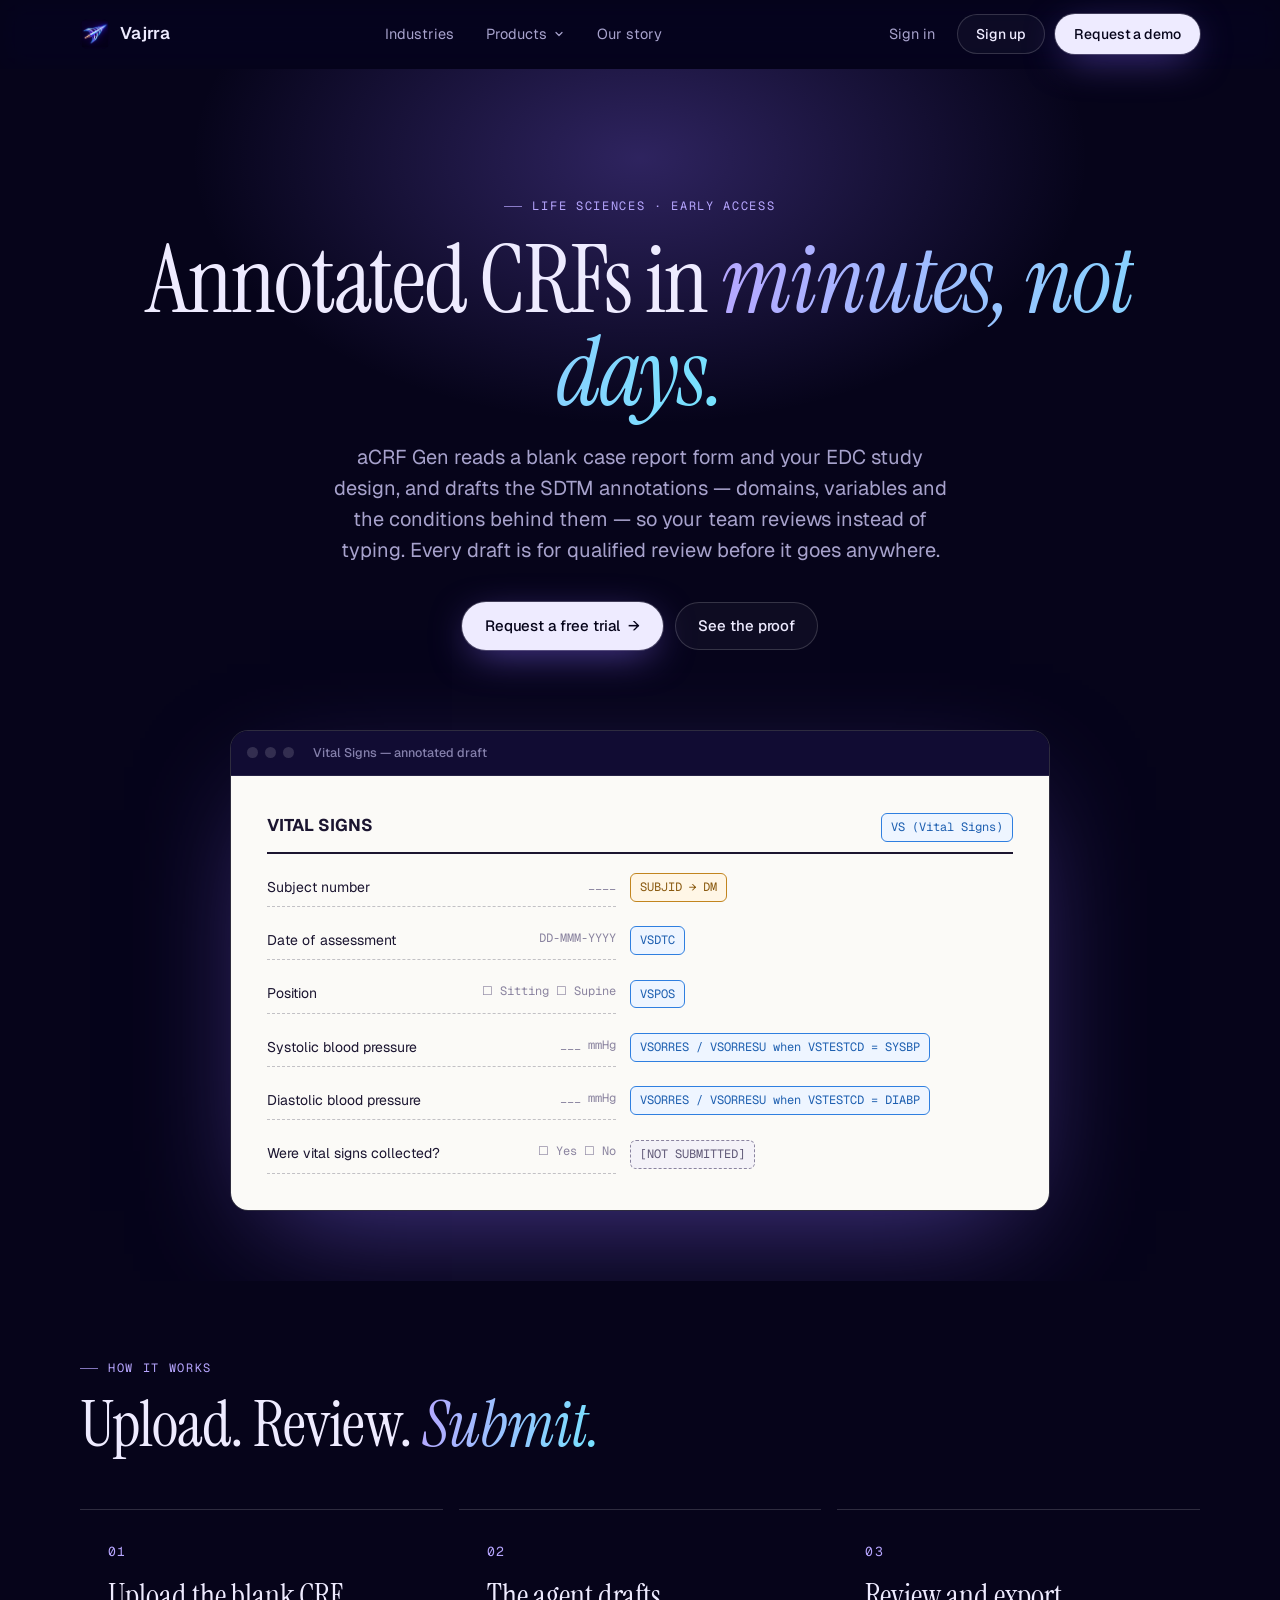
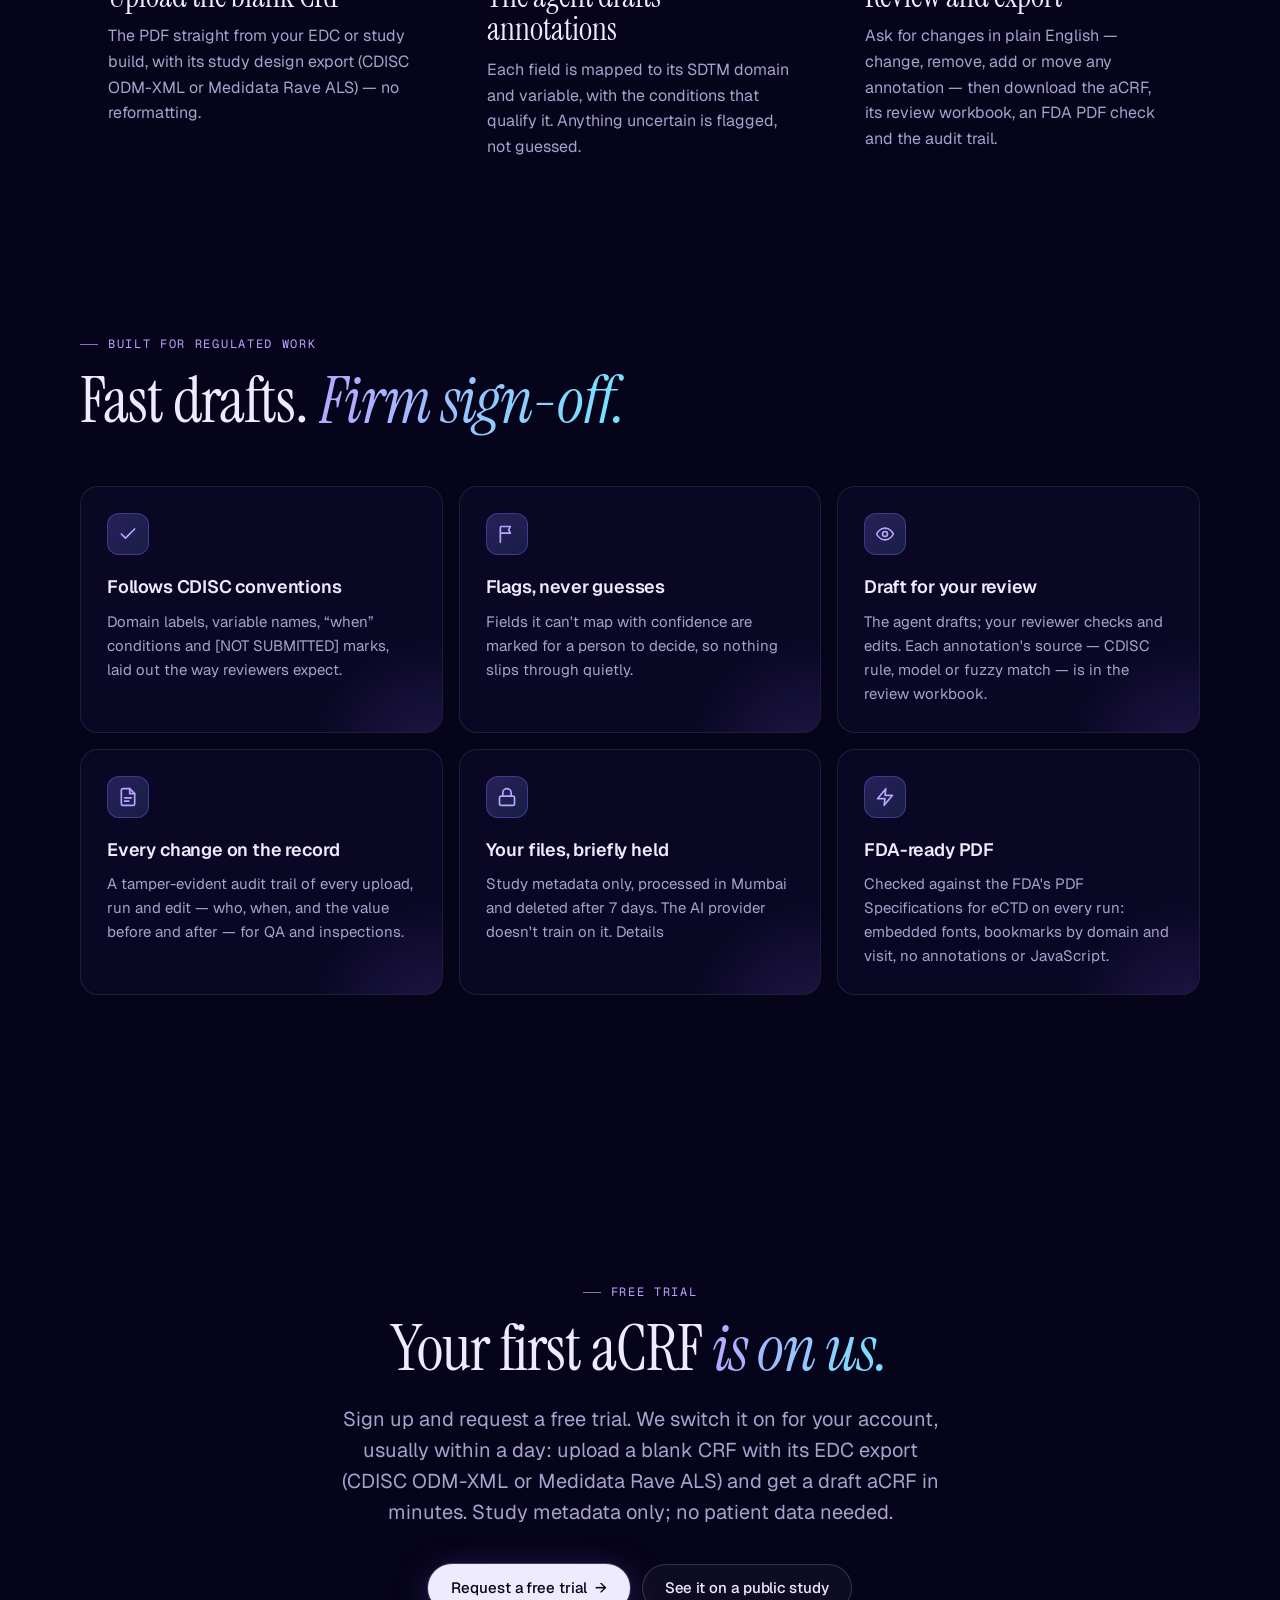
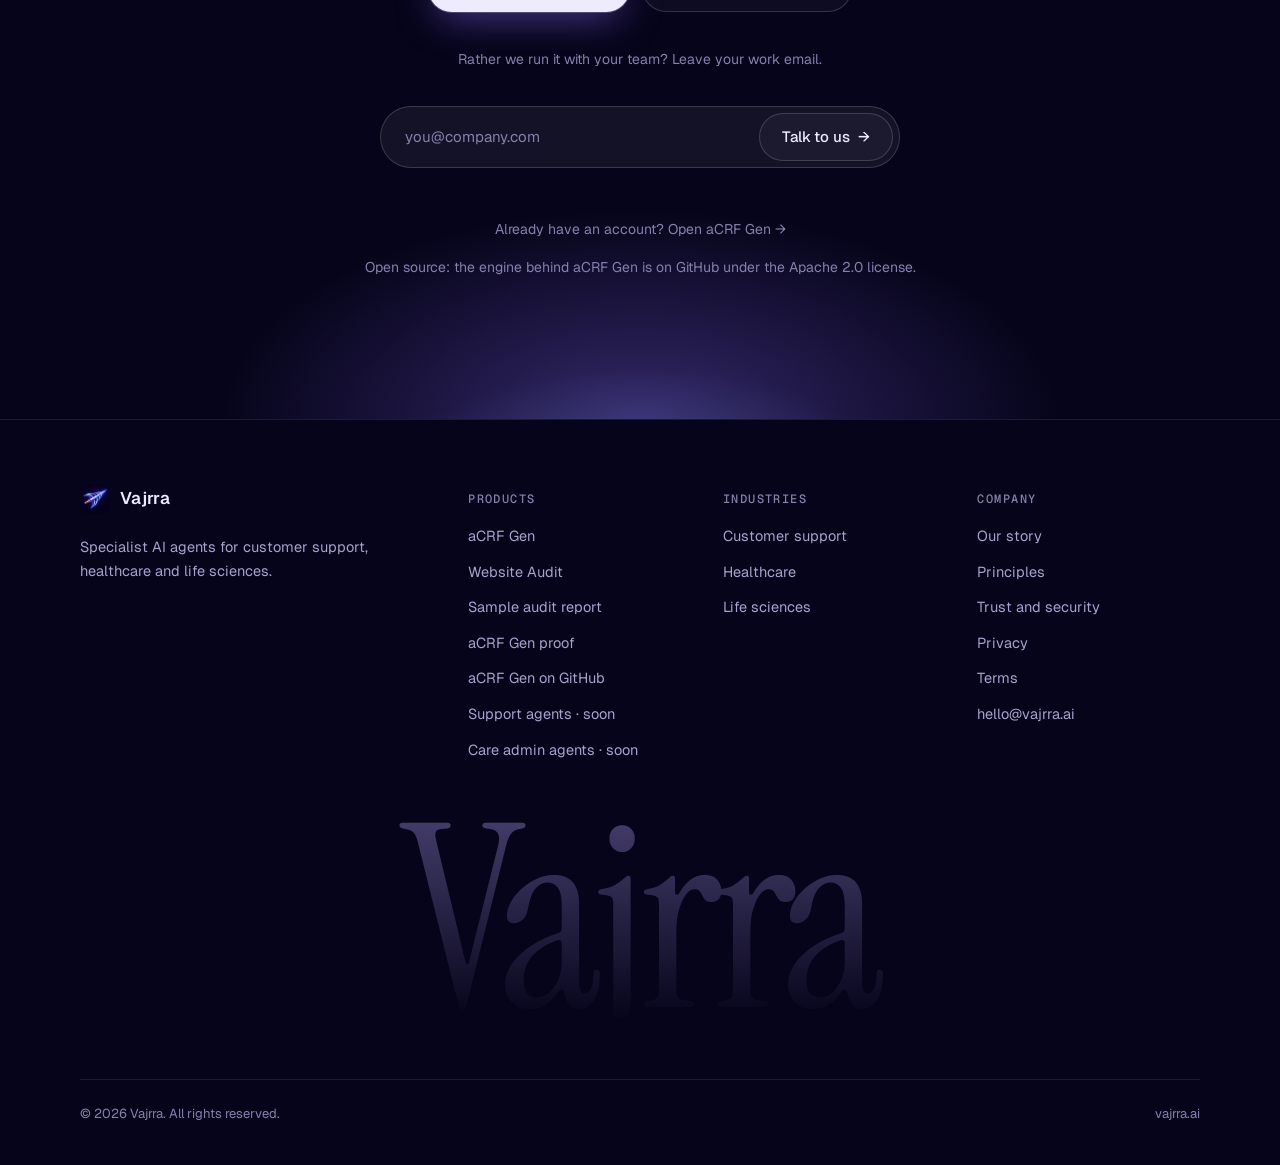
==== commit 15af6569: "Remove Divyastra from the website Delete the product page, nav/footer links, home-page sections, sit" ====
--- a/acrf.html
+++ b/acrf.html
@@ -36,10 +36,6 @@
           <button class="nav-trigger" aria-expanded="false" aria-controls="products-menu">Products <svg width="12" height="12" viewBox="0 0 24 24" fill="none" stroke="currentColor" stroke-width="2.4" stroke-linecap="round" stroke-linejoin="round" aria-hidden="true"><path d="m6 9 6 6 6-6"/></svg></button>
           <div class="nav-menu" id="products-menu">
             <div class="nav-menu-inner">
-              <div class="menu-group platform">
-                <span class="menu-label">The platform · any team</span>
-                <a class="menu-link" href="divyastra.html"><strong>Divyastra <em class="badge">Free on Mac</em></strong><small>Your team of AI agents in one chat app — the base every astra plugs into.</small></a>
-              </div>
               <div class="menu-group">
                 <span class="menu-label">Life sciences</span>
                 <a class="menu-link" href="acrf.html" aria-current="page"><strong>aCRF Gen <em class="badge">Early access</em></strong><small>SDTM-annotated CRFs, drafted in minutes.</small></a>
@@ -72,7 +68,6 @@
     </div>
     <div class="mobile-menu" id="mobile-menu">
       <span class="mobile-label">Products</span>
-      <a href="divyastra.html">Divyastra</a>
       <a href="acrf.html">aCRF Gen <em class="badge">Early access</em></a>
       <a href="audit.html">Website Audit <em class="badge">New</em></a>
       <a href="index.html#customer-support">Support agents <em class="badge soon">Soon</em></a>
@@ -199,7 +194,7 @@
         </div>
         <div>
           <h4>Products</h4>
-          <ul><li><a href="divyastra.html">Divyastra</a></li><li><a href="acrf.html">aCRF Gen</a></li><li><a href="audit.html">Website Audit</a></li><li><a href="sample-report.html">Sample audit report</a></li><li><a href="proof.html">aCRF Gen proof</a></li><li><a href="https://github.com/himanshuoo7/CRF_Annotation" rel="noopener">aCRF Gen on GitHub</a></li><li><a href="index.html#customer-support">Support agents · soon</a></li><li><a href="index.html#healthcare">Care admin agents · soon</a></li></ul>
+          <ul><li><a href="acrf.html">aCRF Gen</a></li><li><a href="audit.html">Website Audit</a></li><li><a href="sample-report.html">Sample audit report</a></li><li><a href="proof.html">aCRF Gen proof</a></li><li><a href="https://github.com/himanshuoo7/CRF_Annotation" rel="noopener">aCRF Gen on GitHub</a></li><li><a href="index.html#customer-support">Support agents · soon</a></li><li><a href="index.html#healthcare">Care admin agents · soon</a></li></ul>
         </div>
         <div>
           <h4>Industries</h4>
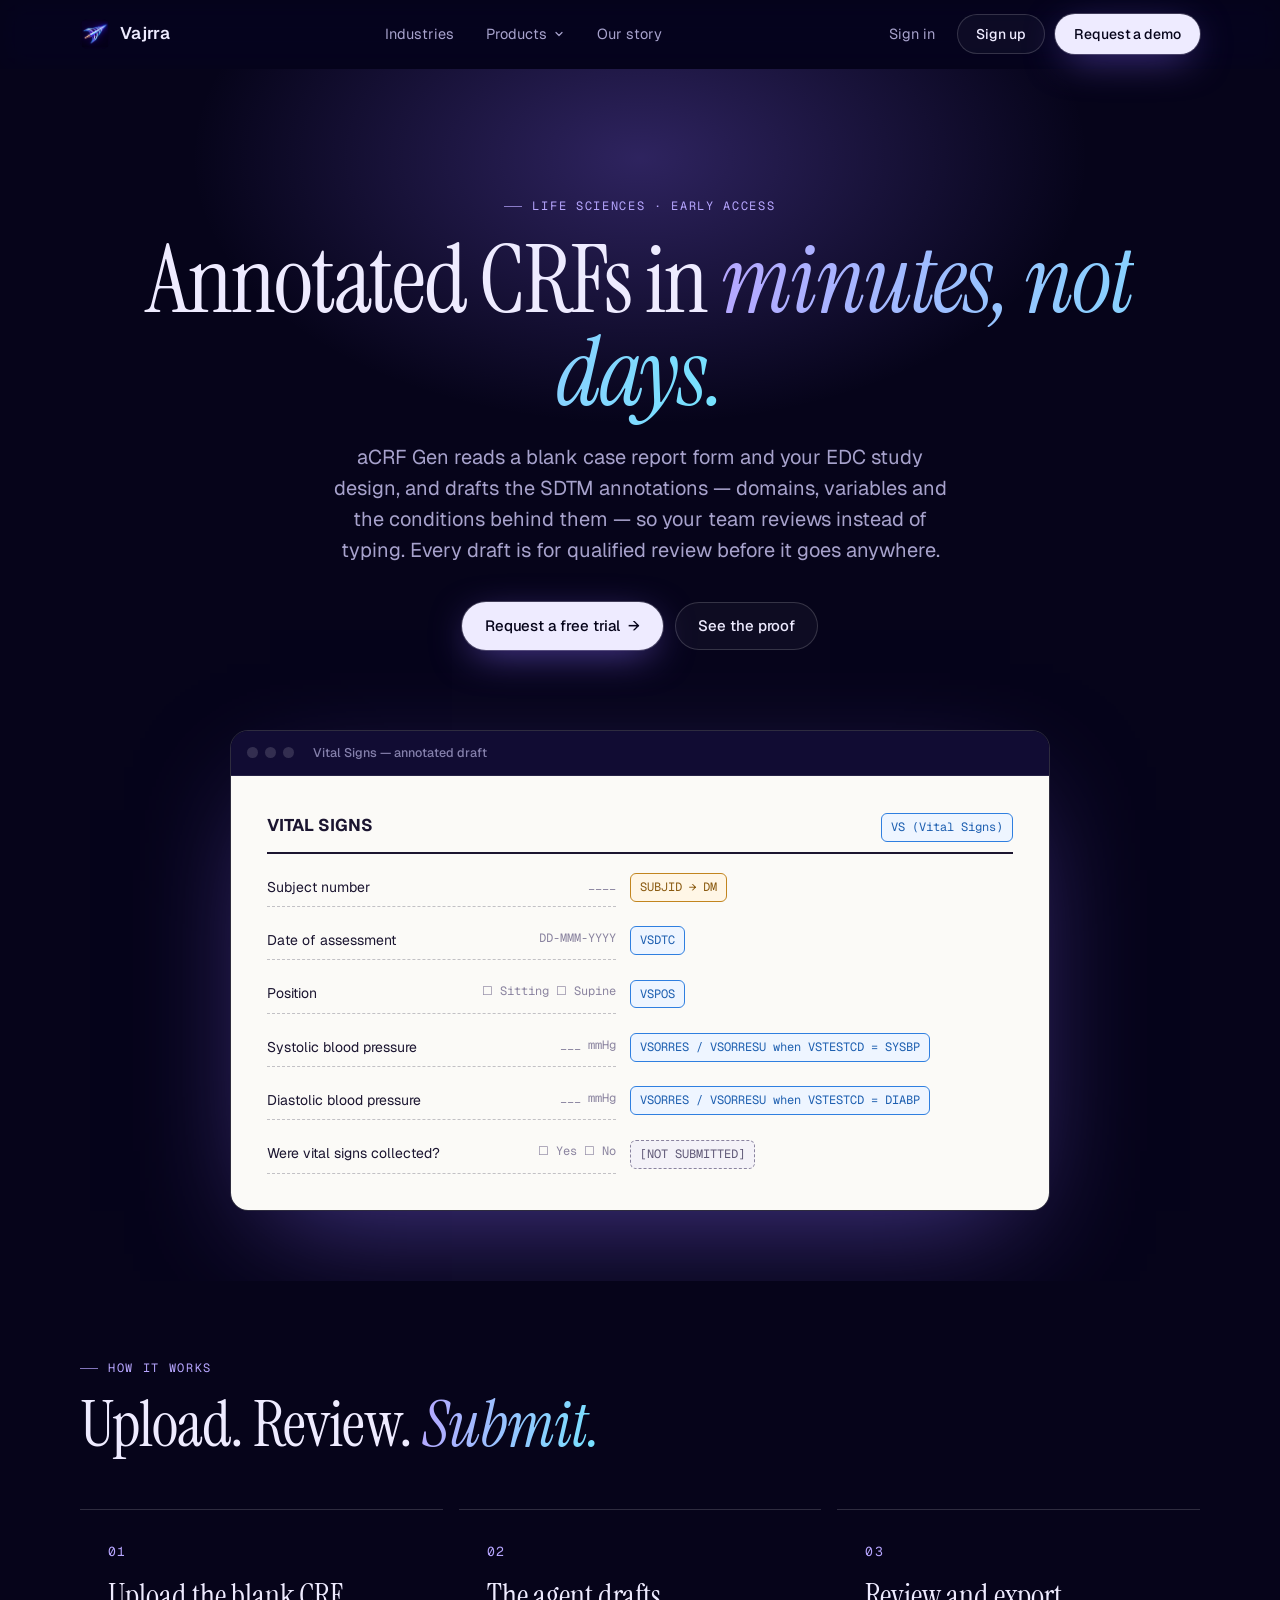
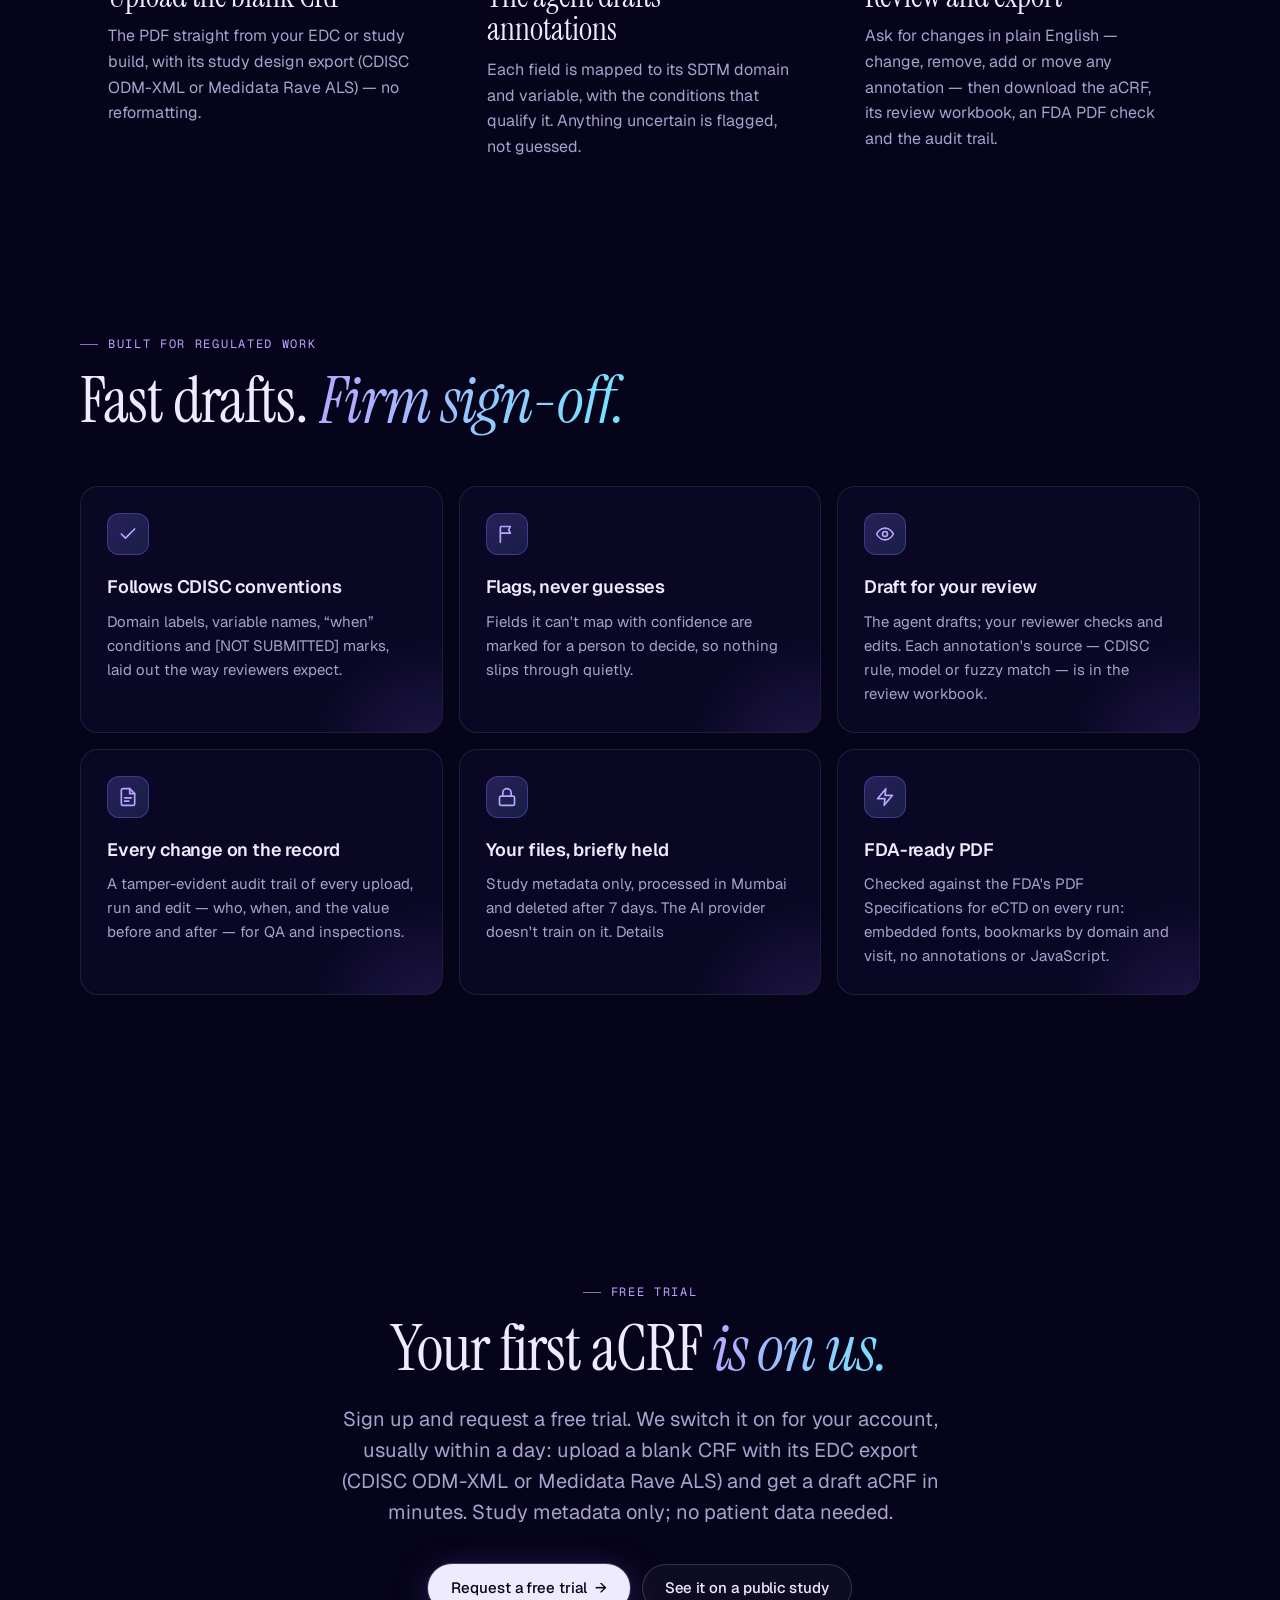
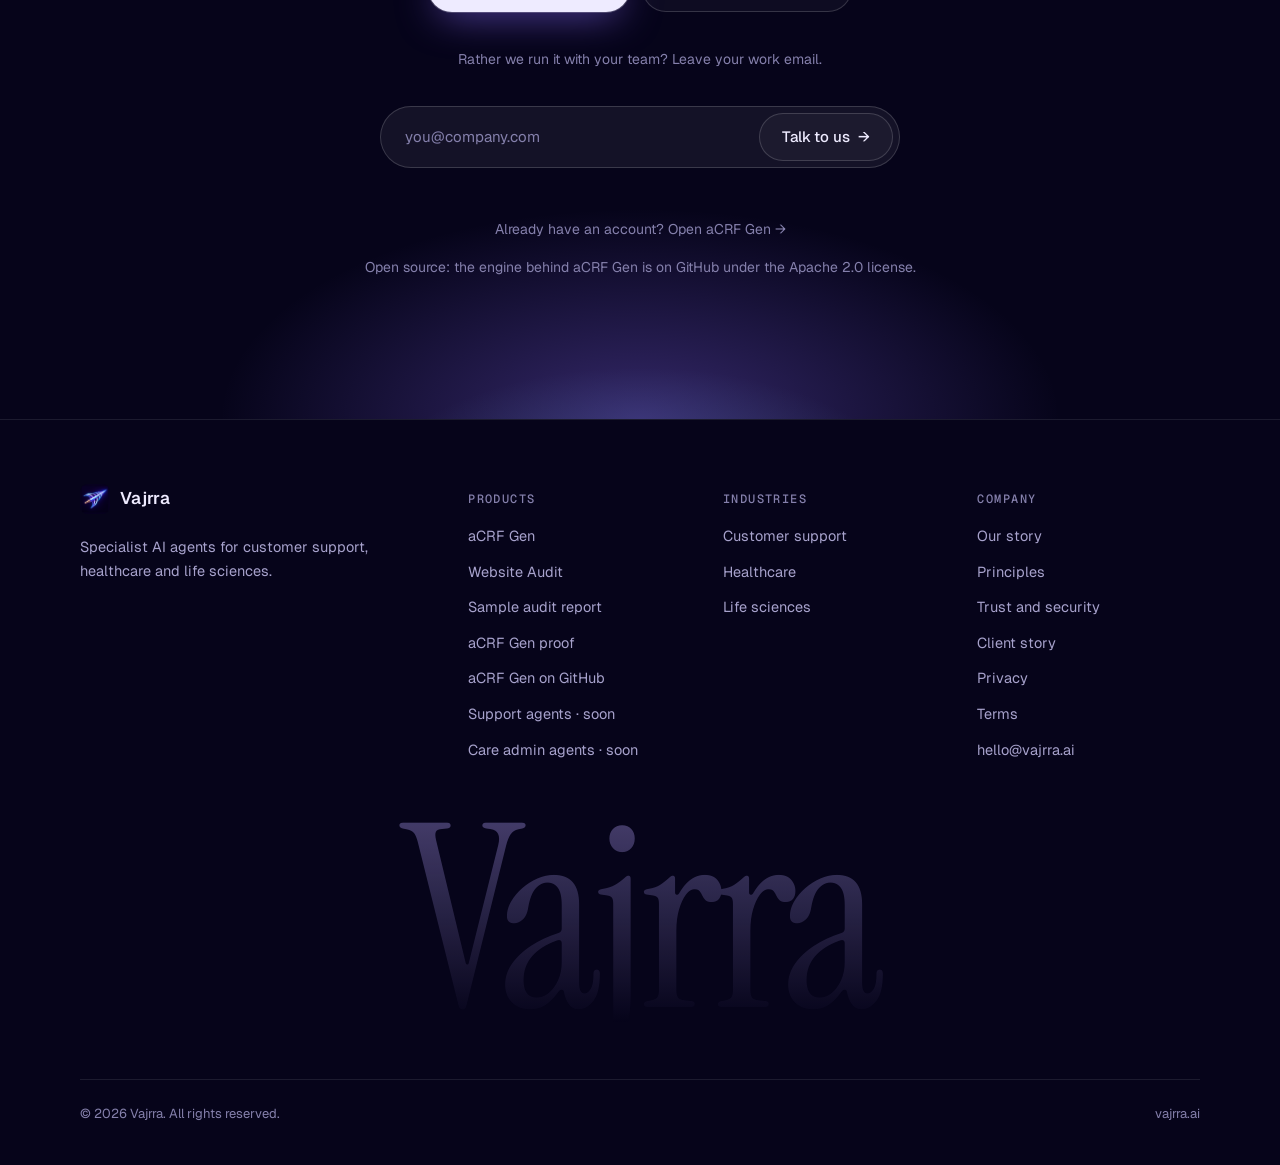
==== commit 163ac880: "Add client story: S S Women And Child Hospital Co-Authored-By: Claude Sonnet 5.5 <noreply@anthropic." ====
--- a/acrf.html
+++ b/acrf.html
@@ -202,7 +202,7 @@
         </div>
         <div>
           <h4>Company</h4>
-          <ul><li><a href="index.html#story">Our story</a></li><li><a href="index.html#principles">Principles</a></li><li><a href="trust.html">Trust and security</a></li><li><a href="privacy.html">Privacy</a></li><li><a href="terms.html">Terms</a></li><li><a href="mailto:hello@vajrra.ai">hello@vajrra.ai</a></li></ul>
+          <ul><li><a href="index.html#story">Our story</a></li><li><a href="index.html#principles">Principles</a></li><li><a href="trust.html">Trust and security</a></li><li><a href="client-ss-women-child-hospital.html">Client story</a></li><li><a href="privacy.html">Privacy</a></li><li><a href="terms.html">Terms</a></li><li><a href="mailto:hello@vajrra.ai">hello@vajrra.ai</a></li></ul>
         </div>
       </div>
       <div class="wordmark" aria-hidden="true">Vajrra</div>
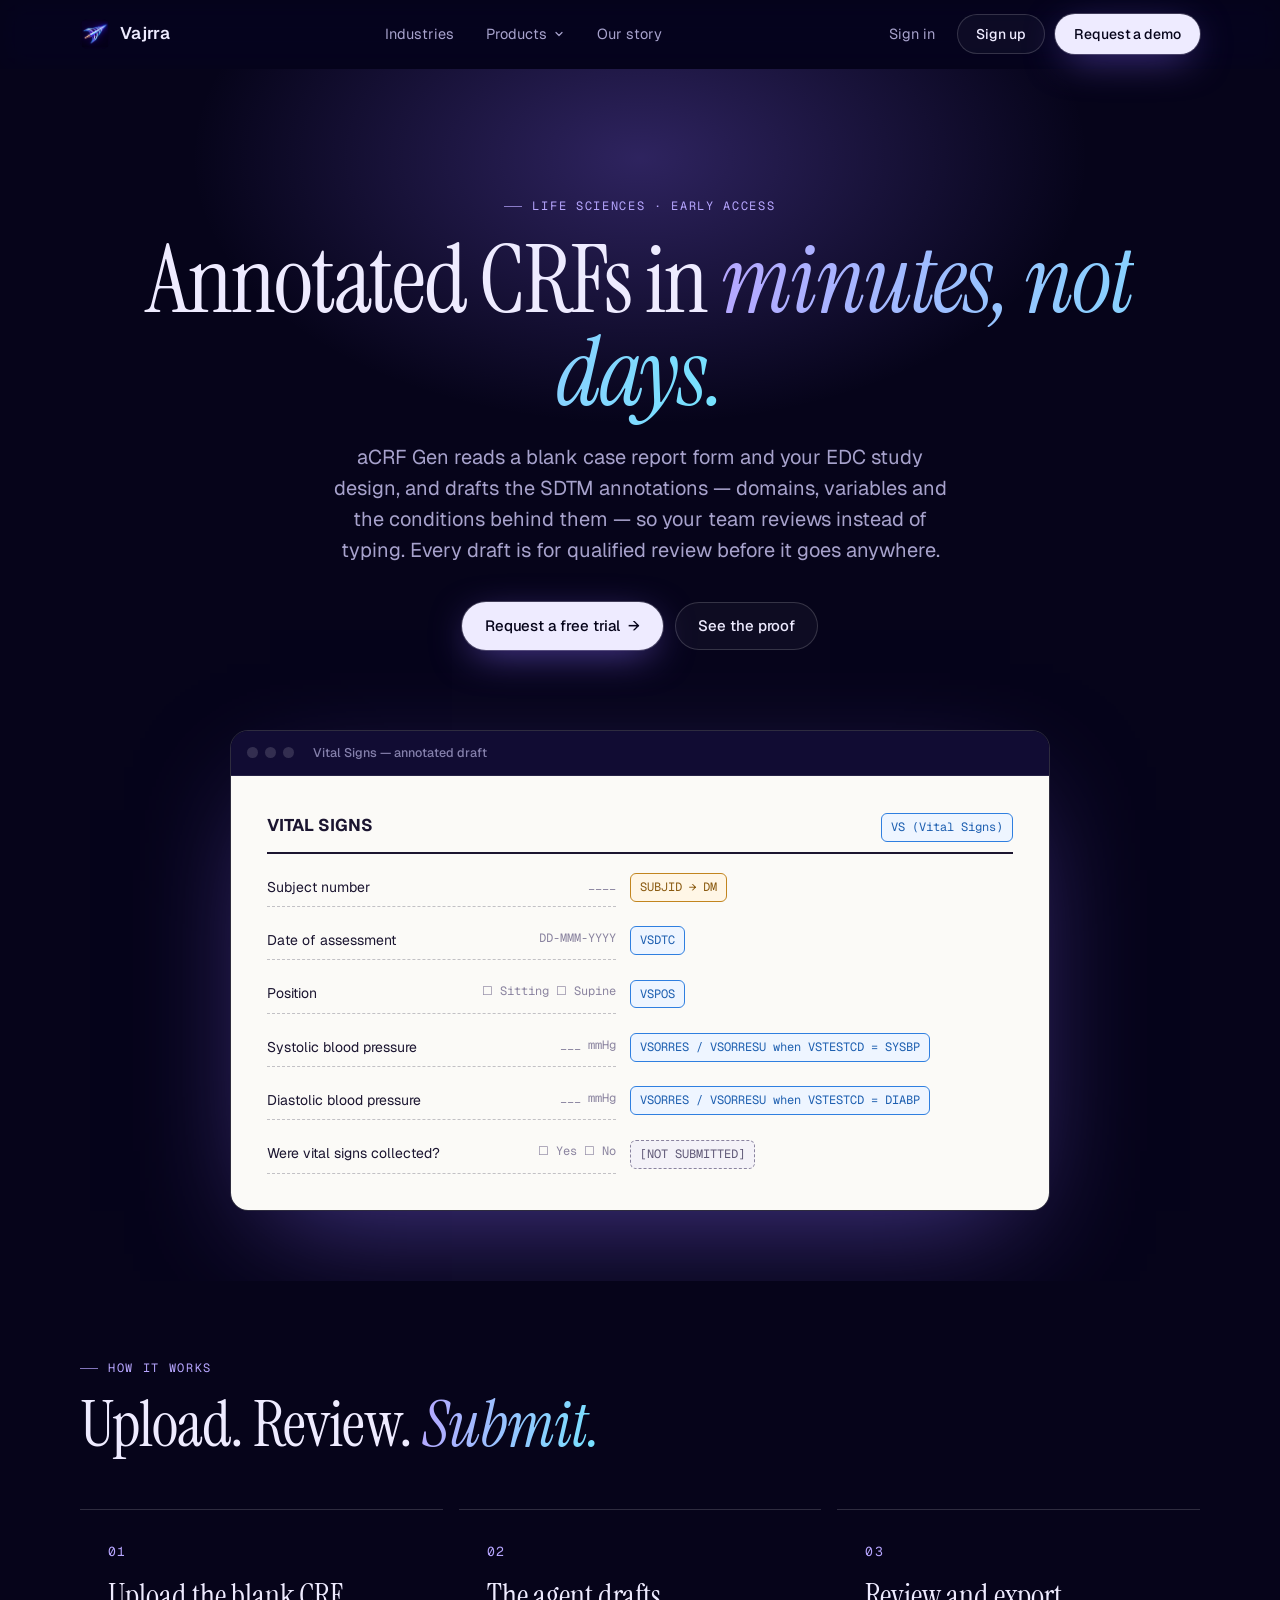
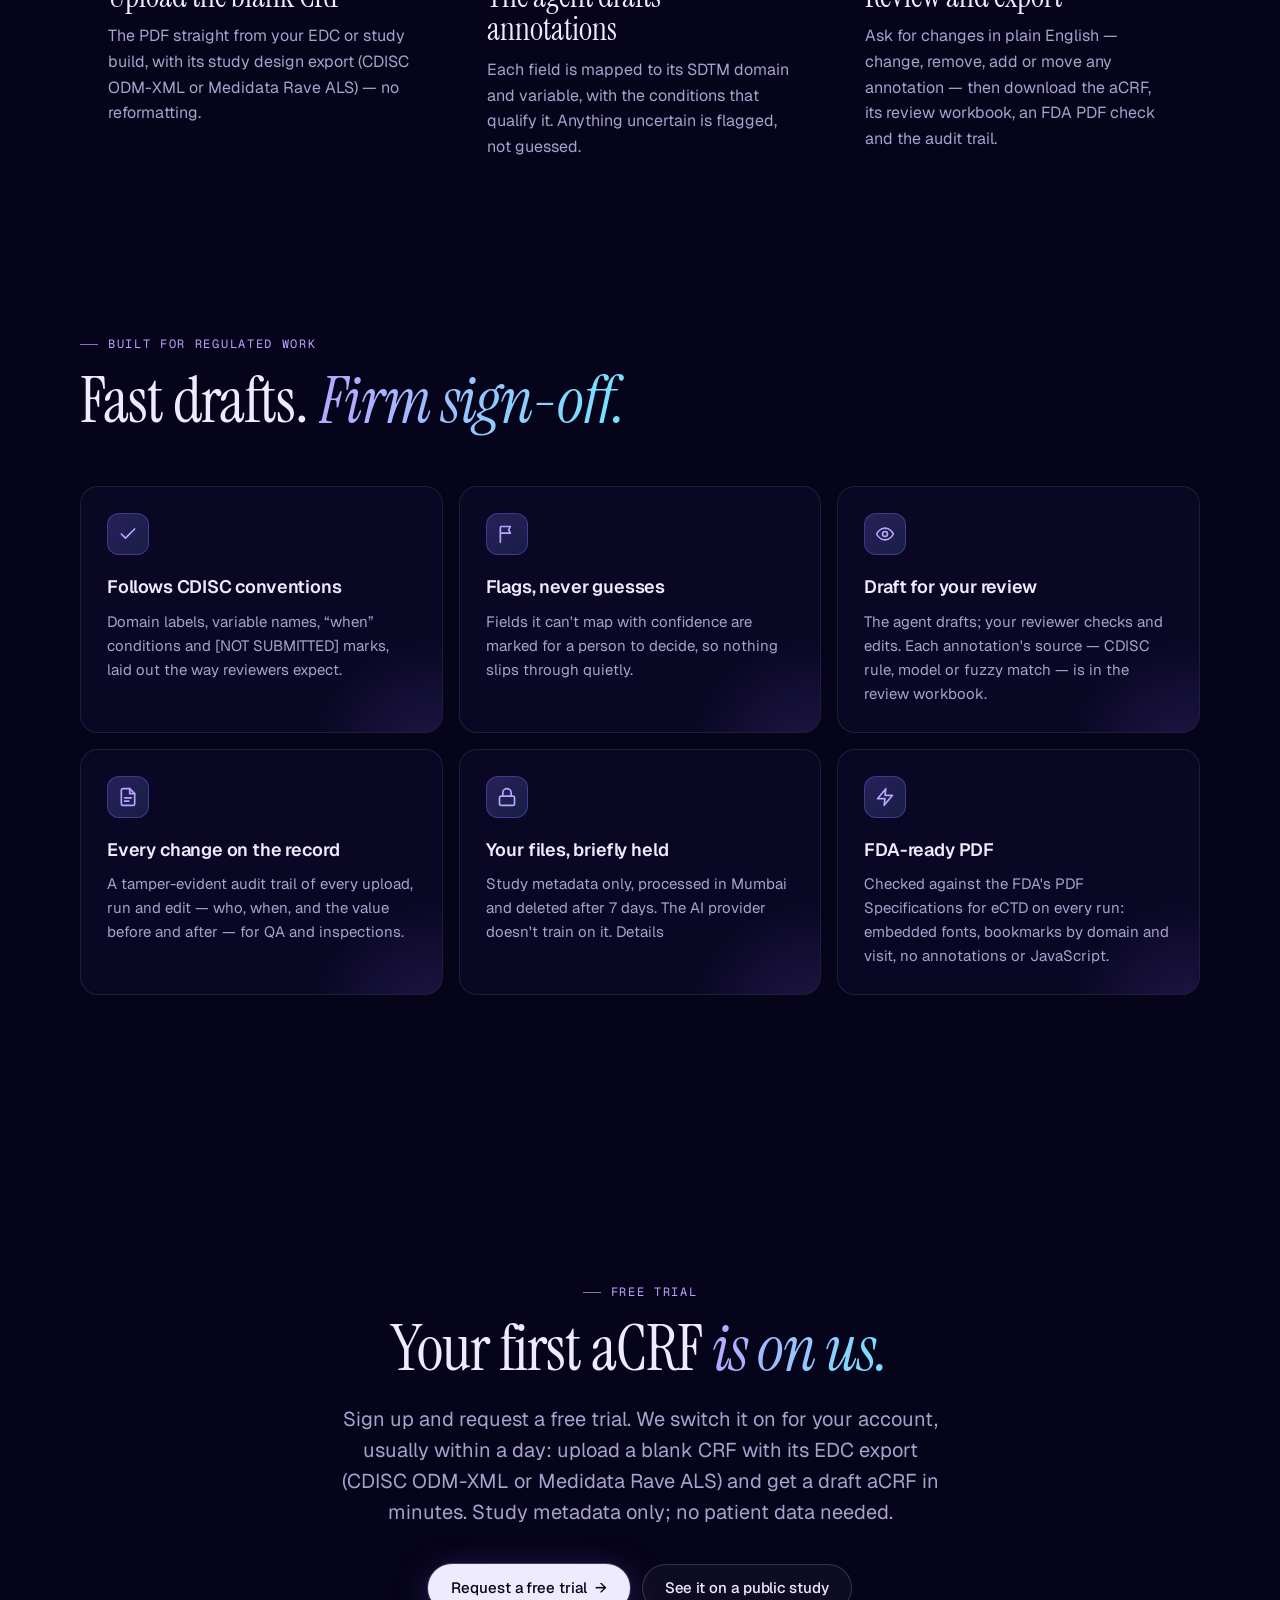
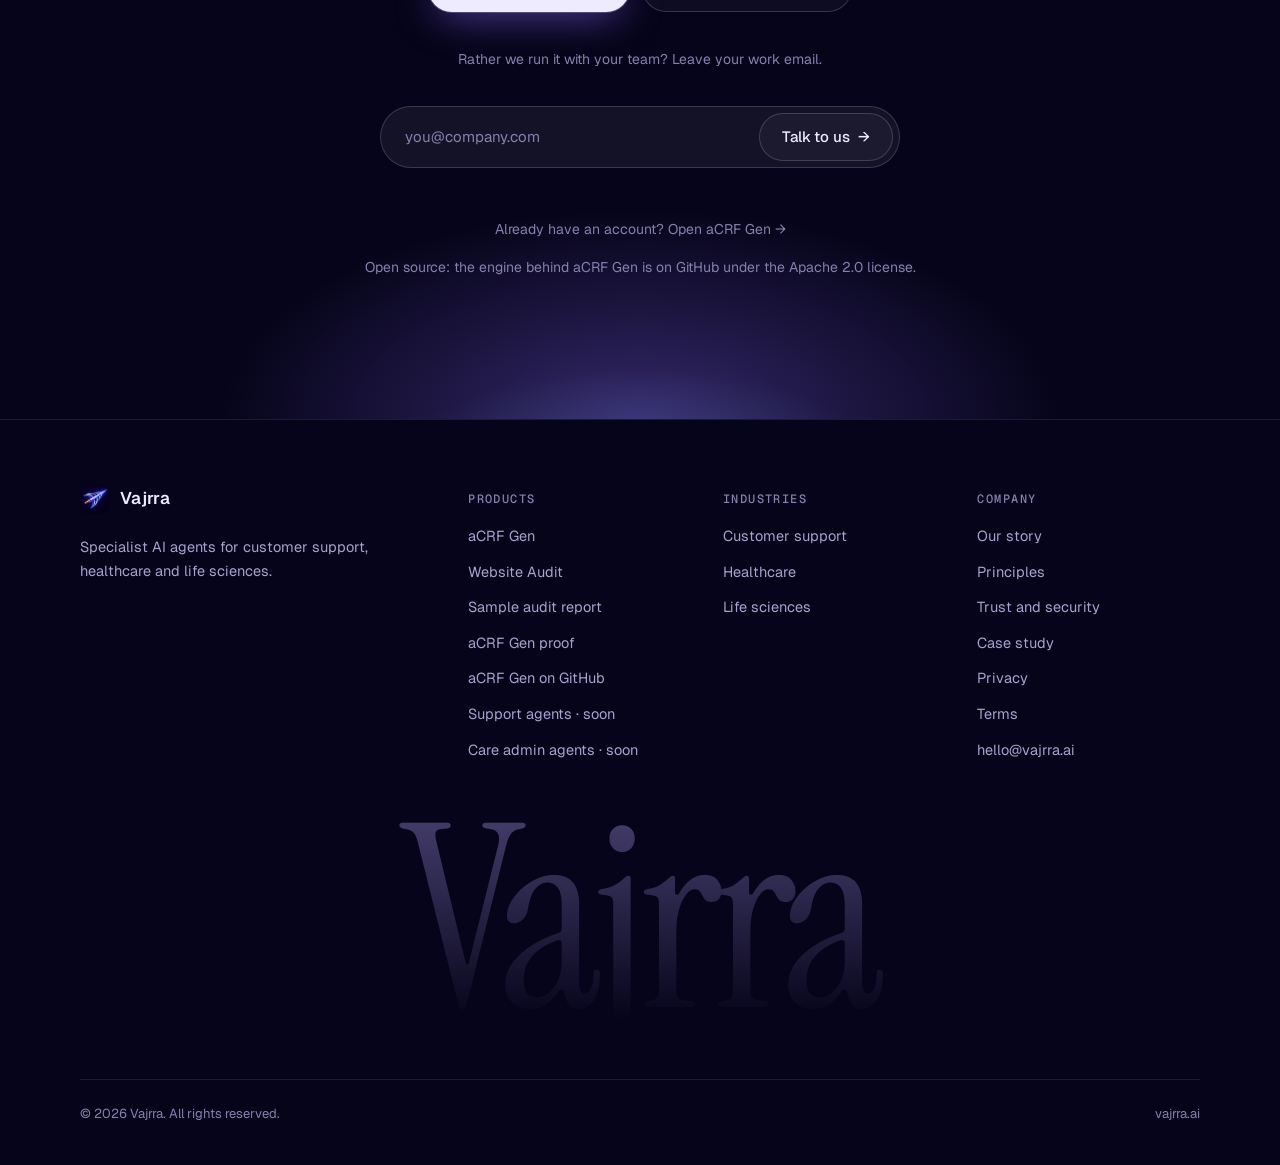
==== commit 81023133: "Relabel hospital page as a case study of our own hospital Co-Authored-By: Claude Sonnet 5.5 <noreply" ====
--- a/acrf.html
+++ b/acrf.html
@@ -202,7 +202,7 @@
         </div>
         <div>
           <h4>Company</h4>
-          <ul><li><a href="index.html#story">Our story</a></li><li><a href="index.html#principles">Principles</a></li><li><a href="trust.html">Trust and security</a></li><li><a href="client-ss-women-child-hospital.html">Client story</a></li><li><a href="privacy.html">Privacy</a></li><li><a href="terms.html">Terms</a></li><li><a href="mailto:hello@vajrra.ai">hello@vajrra.ai</a></li></ul>
+          <ul><li><a href="index.html#story">Our story</a></li><li><a href="index.html#principles">Principles</a></li><li><a href="trust.html">Trust and security</a></li><li><a href="client-ss-women-child-hospital.html">Case study</a></li><li><a href="privacy.html">Privacy</a></li><li><a href="terms.html">Terms</a></li><li><a href="mailto:hello@vajrra.ai">hello@vajrra.ai</a></li></ul>
         </div>
       </div>
       <div class="wordmark" aria-hidden="true">Vajrra</div>
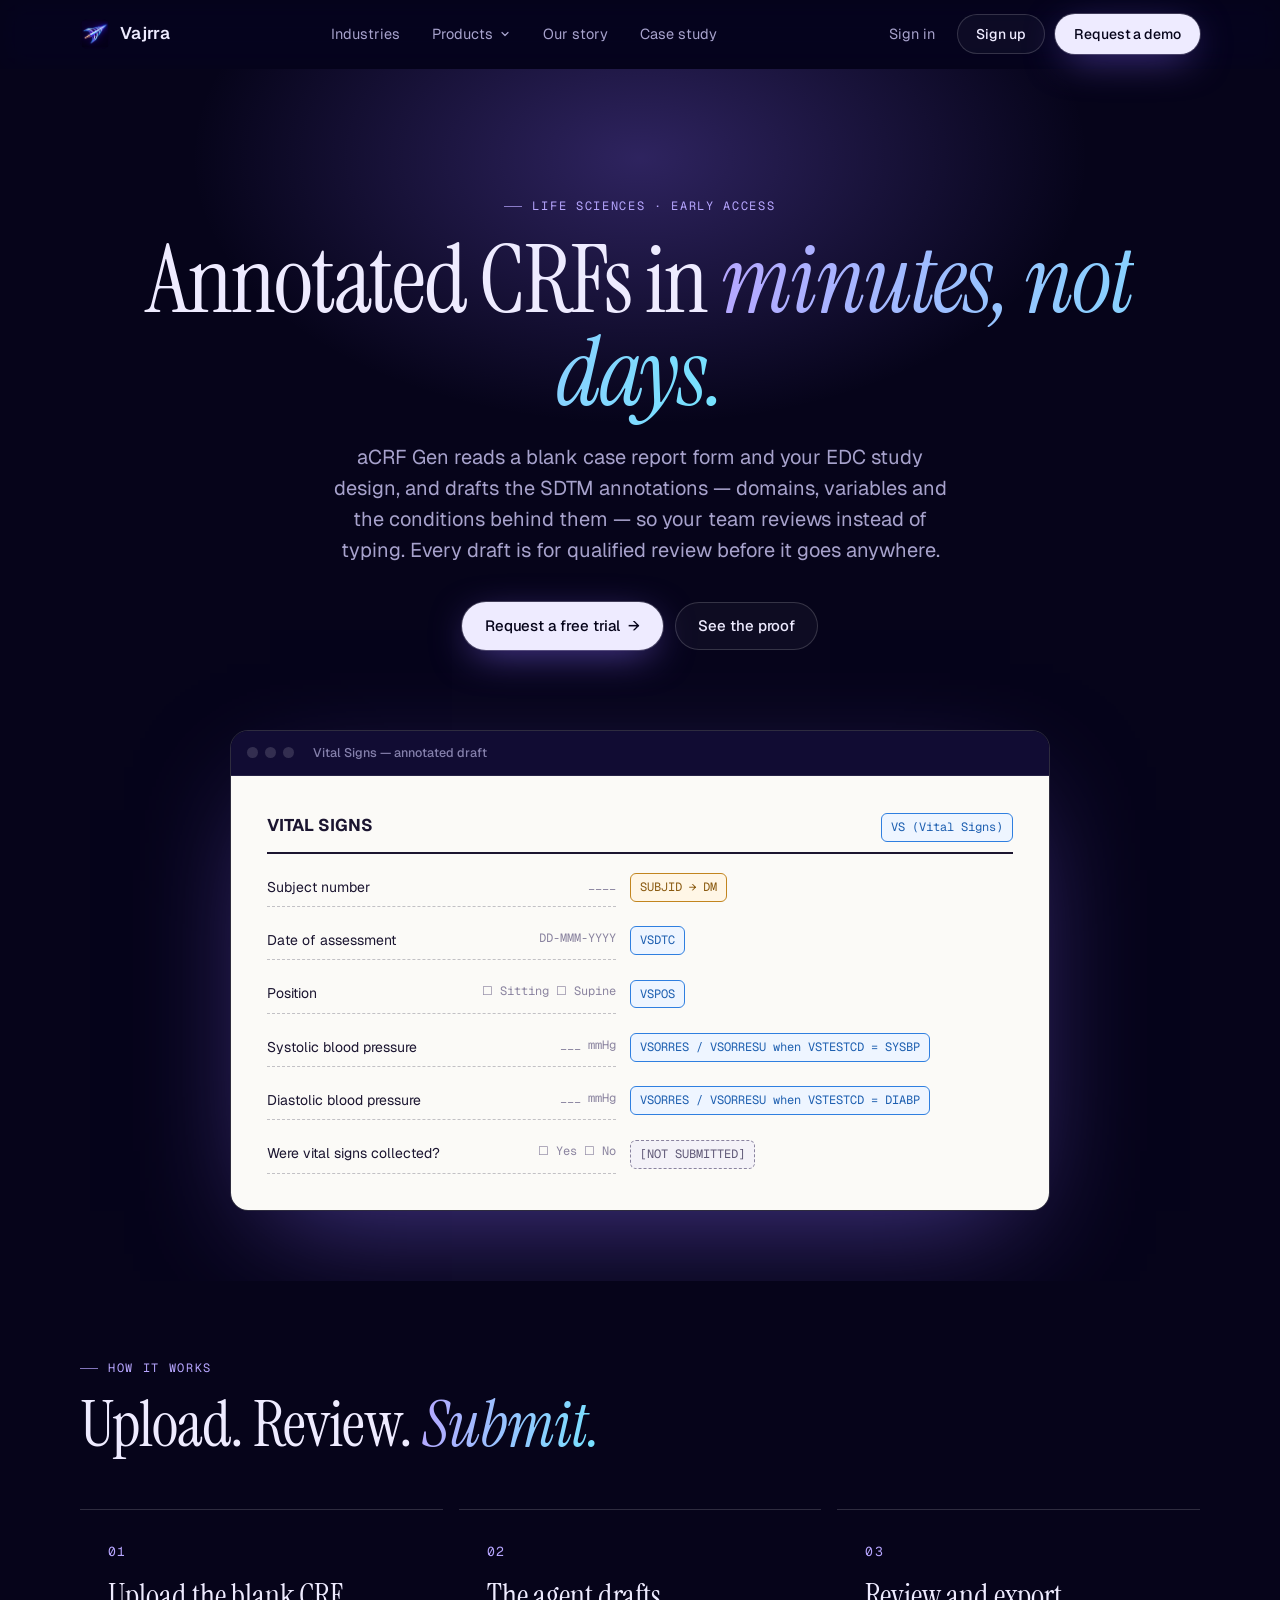
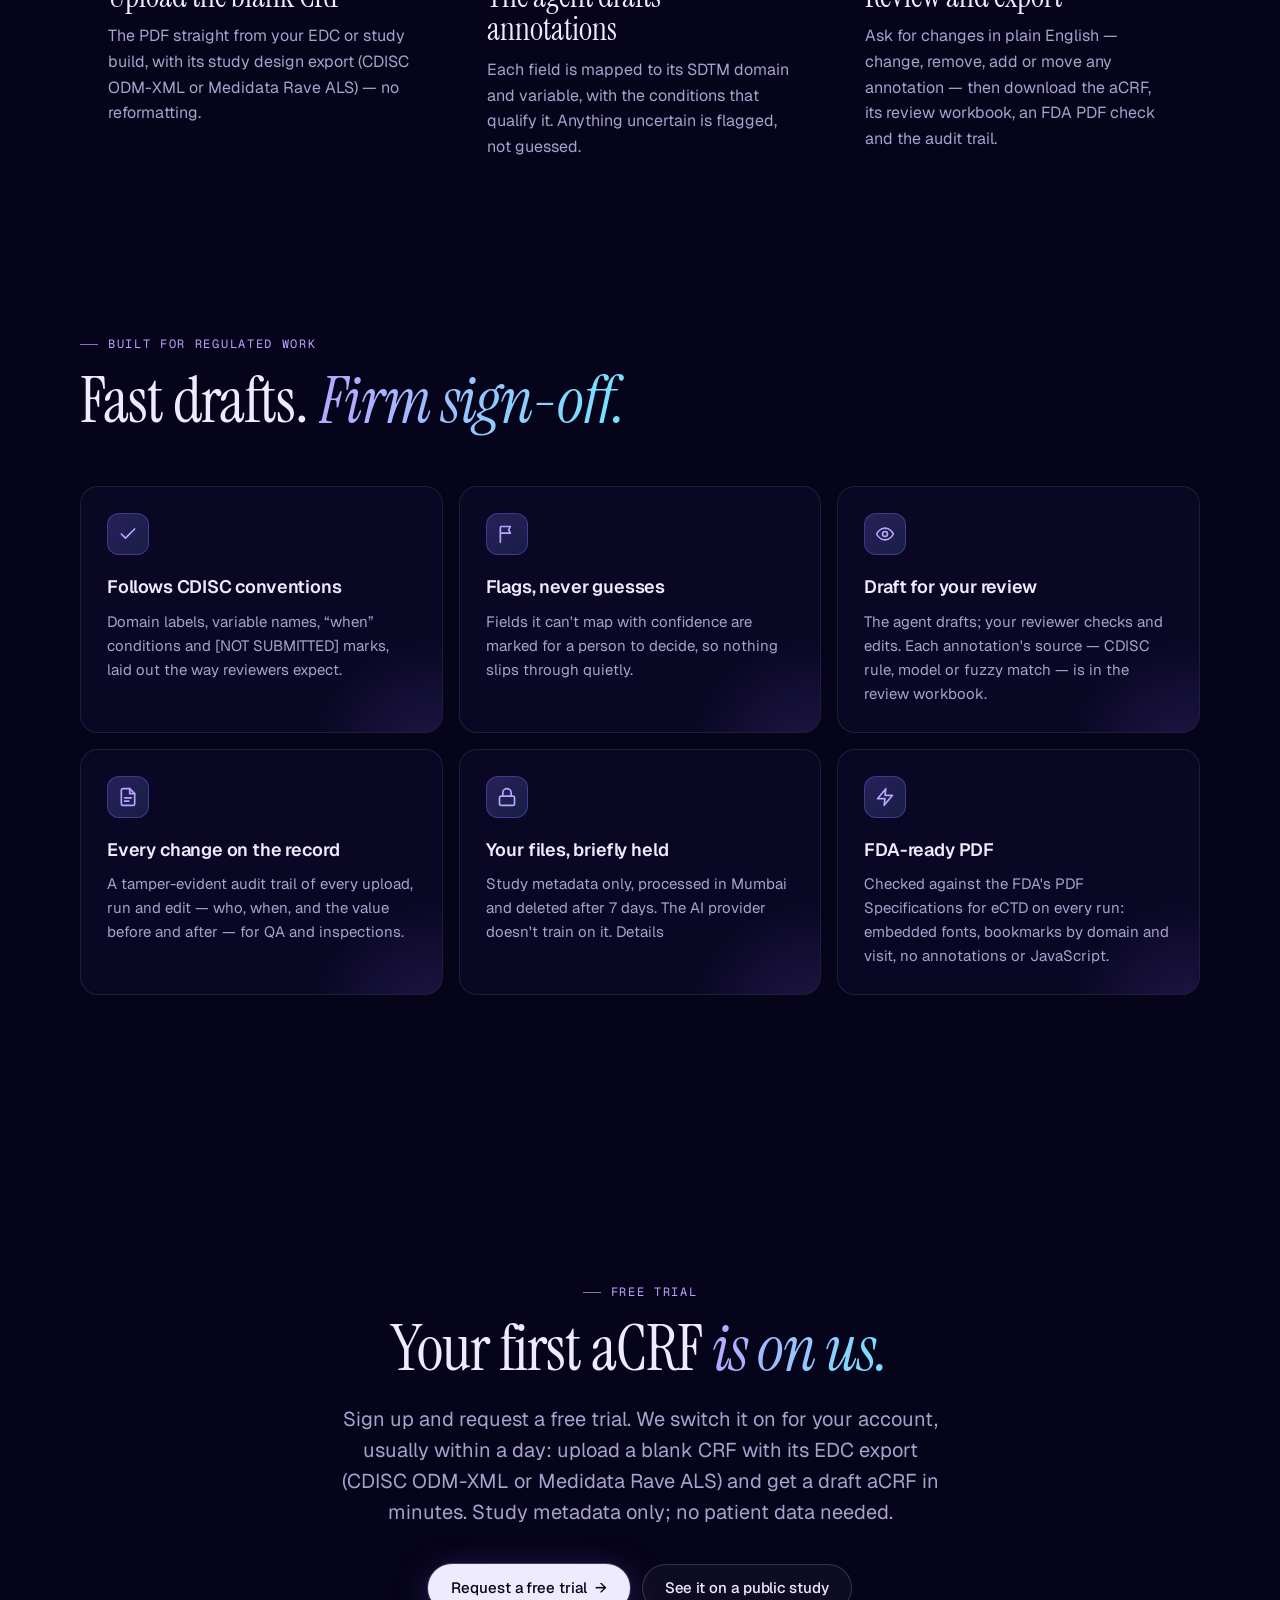
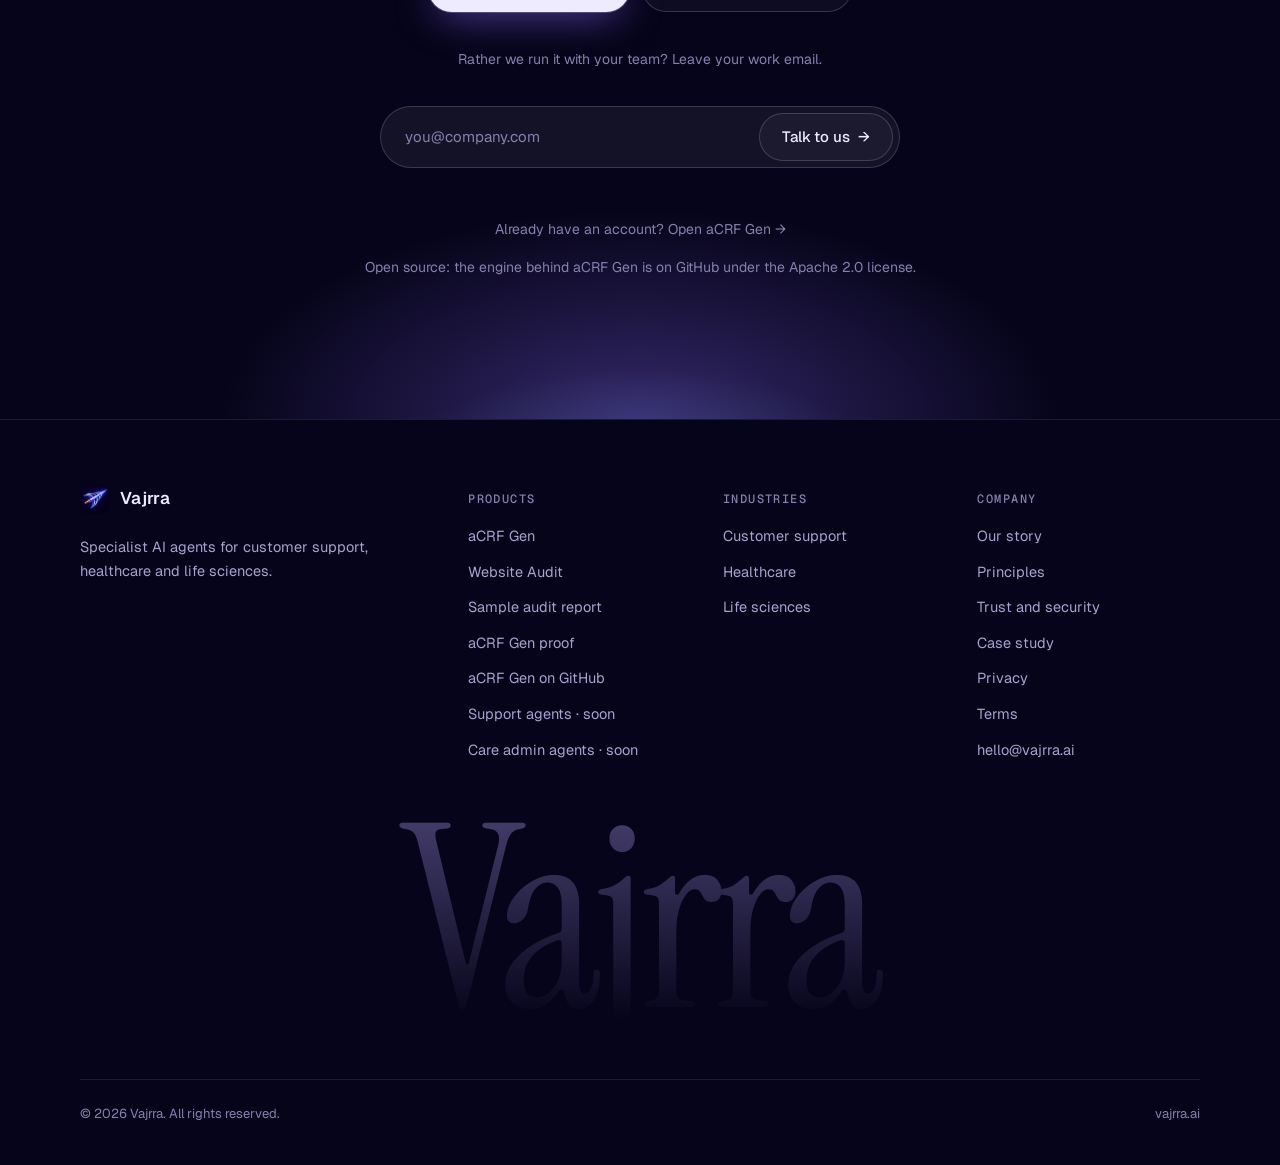
==== commit e9411ab9: "Add Case study link to the main and mobile menus Co-Authored-By: Claude Sonnet 5.5 <noreply@anthropi" ====
--- a/acrf.html
+++ b/acrf.html
@@ -56,6 +56,7 @@
           </div>
         </div>
         <a href="index.html#story">Our story</a>
+        <a href="client-ss-women-child-hospital.html">Case study</a>
       </nav>
       <div class="nav-cta">
         <a class="nav-signin" href="https://accounts.vajrra.ai/signin">Sign in</a>
@@ -78,6 +79,7 @@
       <span class="mobile-label">Company</span>
       <a href="index.html#industries">Industries</a>
       <a href="index.html#story">Our story</a>
+      <a href="client-ss-women-child-hospital.html">Case study</a>
       <a href="#demo">Request a demo</a>
     </div>
   </header>
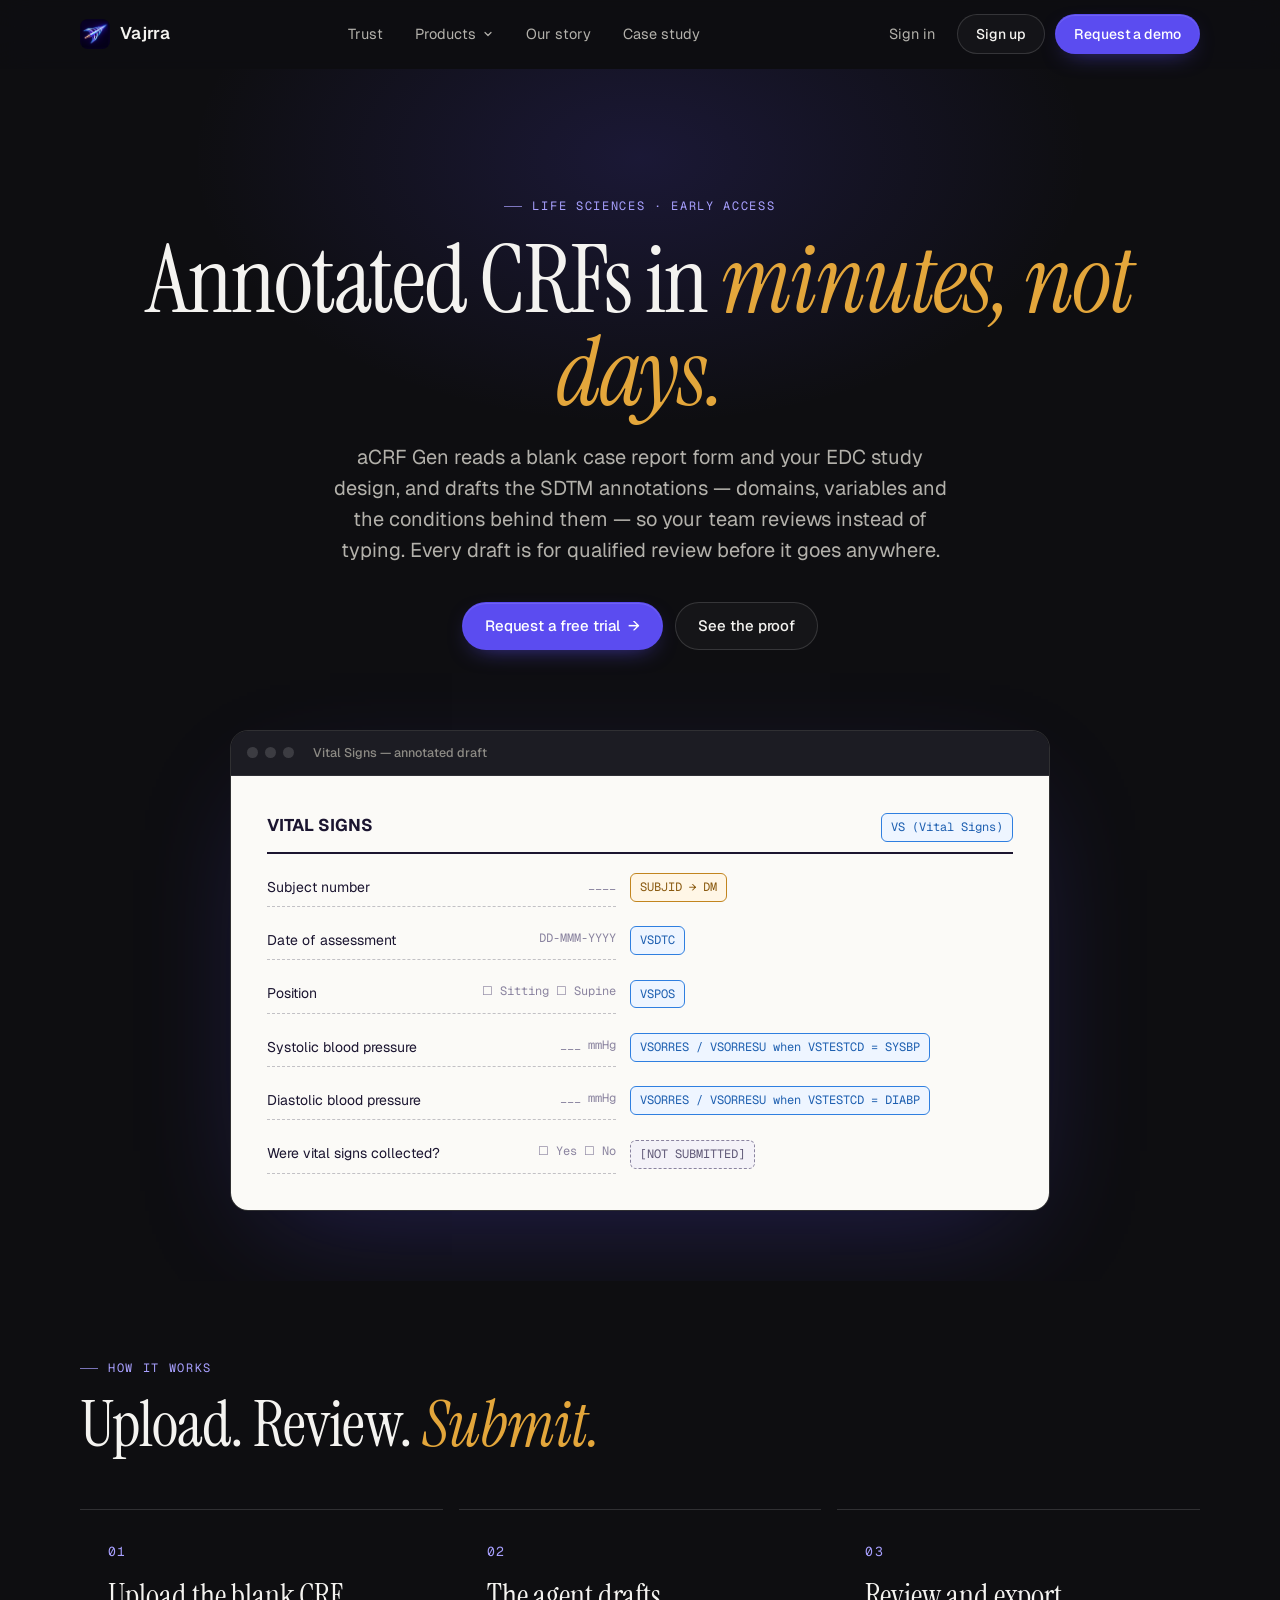
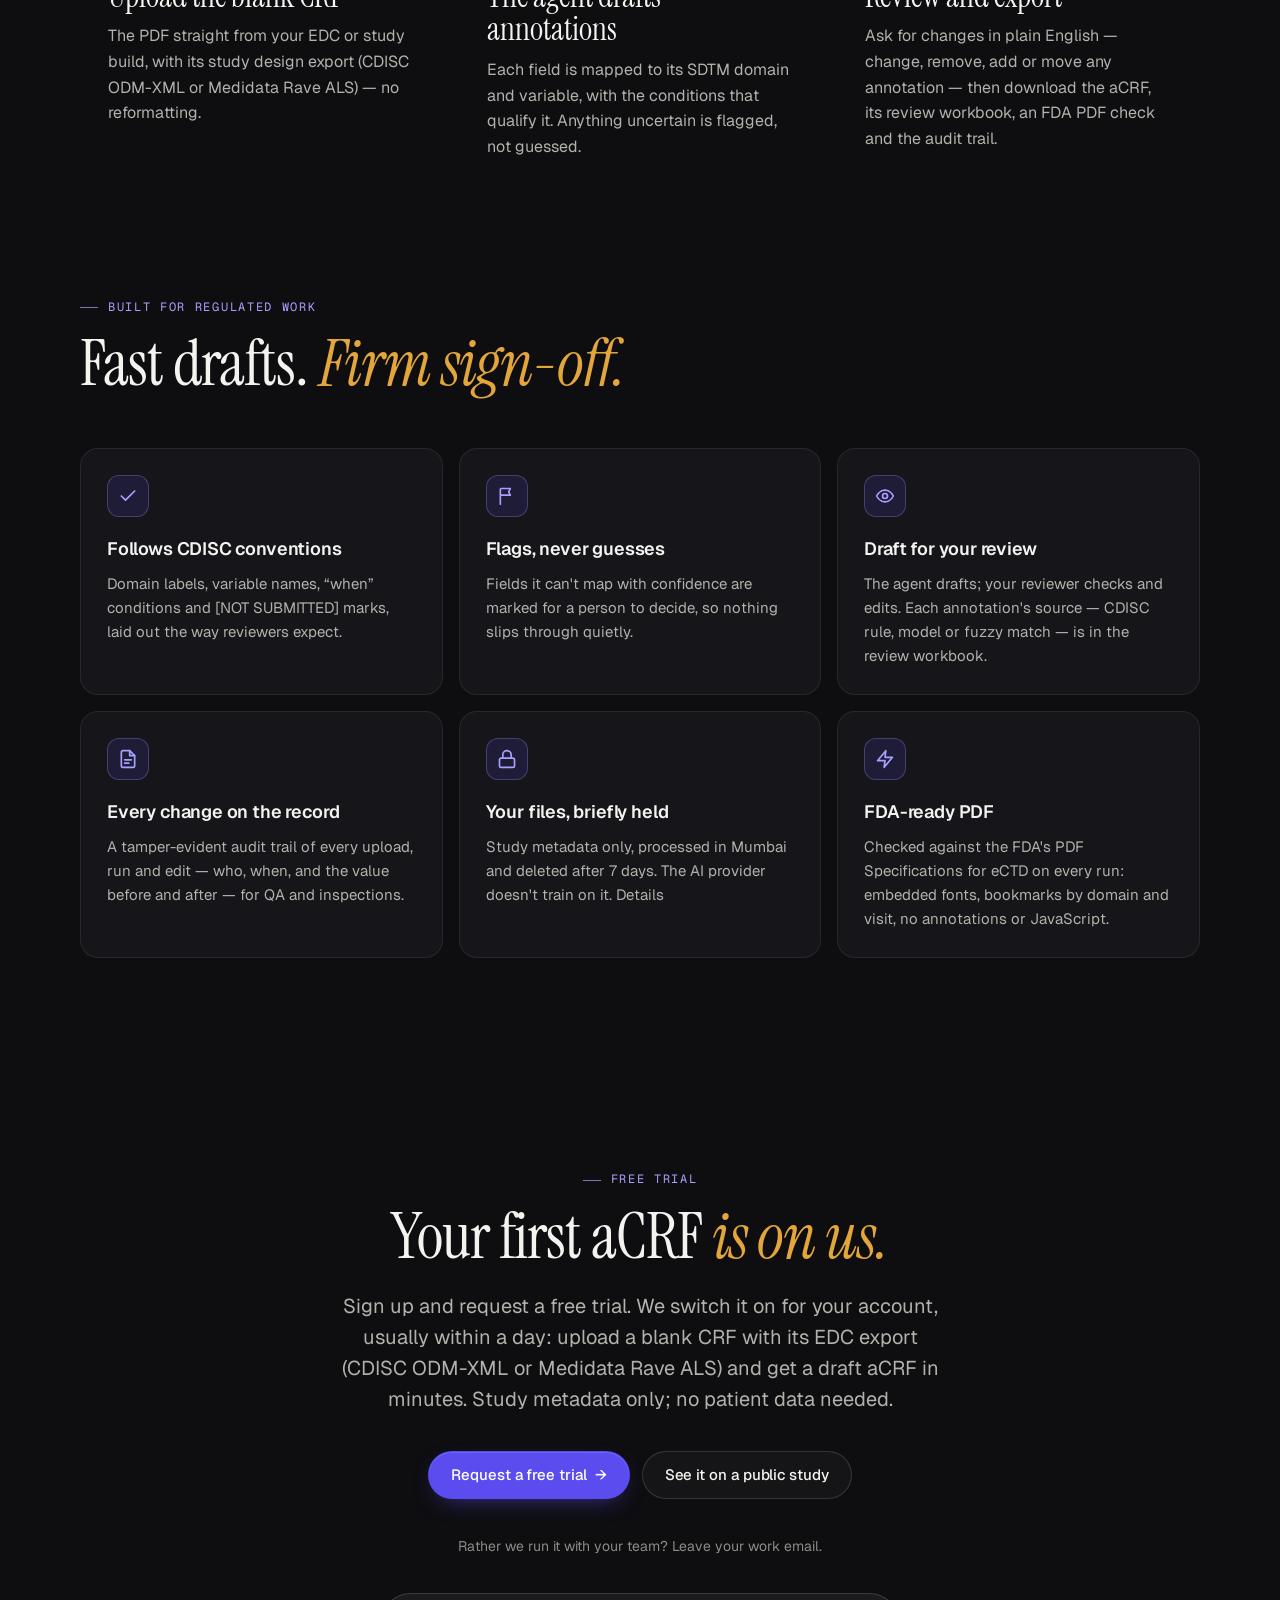
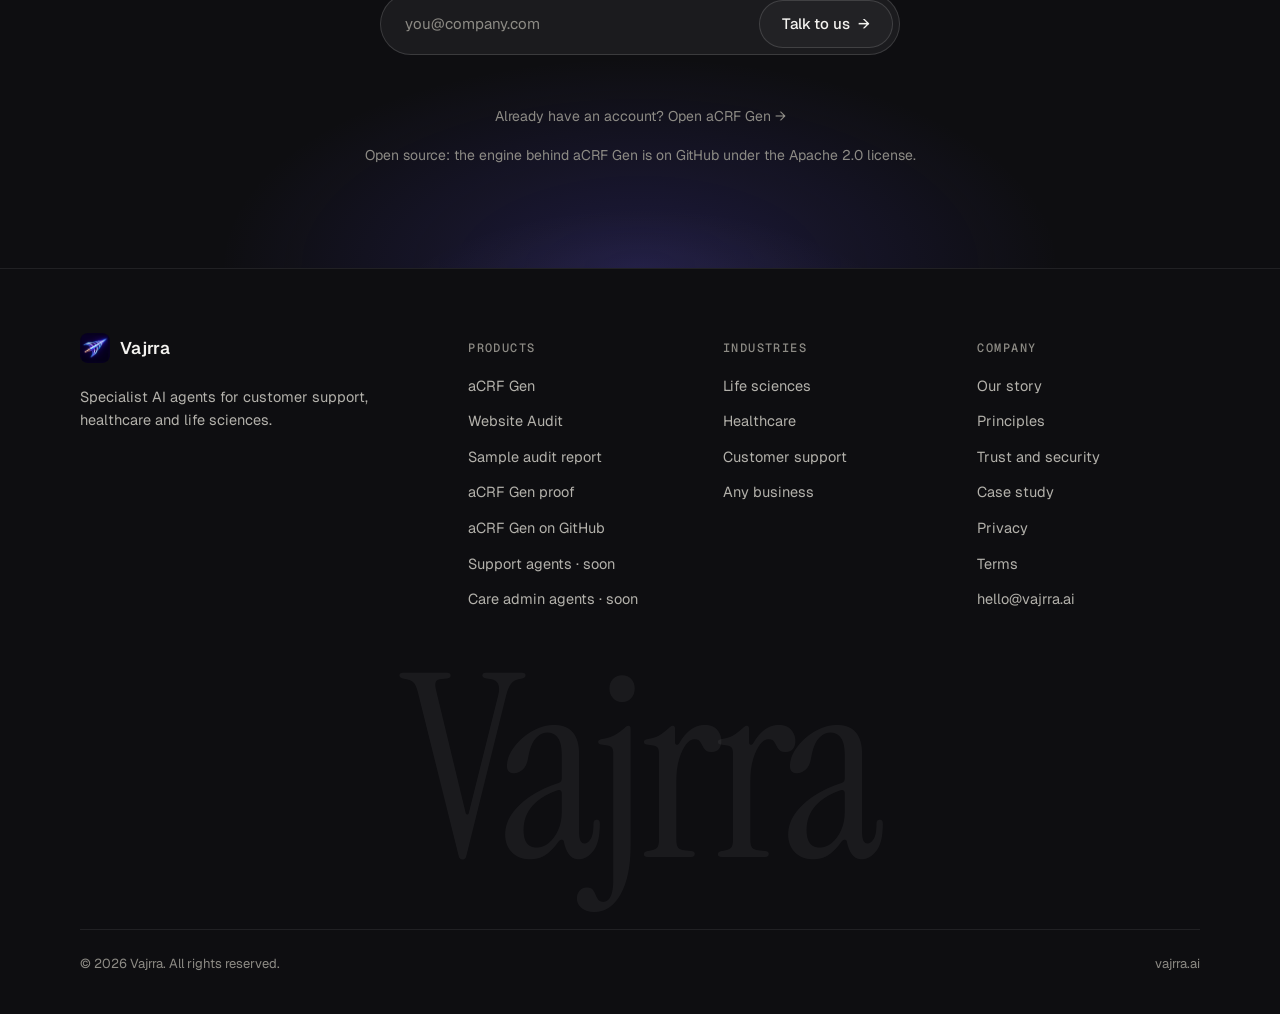
==== commit 6a667b5f: "Redesign the home page and move the site to a refined dark theme Home: a concrete hero that names th" ====
--- a/acrf.html
+++ b/acrf.html
@@ -5,7 +5,7 @@
   <meta name="viewport" content="width=device-width, initial-scale=1" />
   <title>aCRF Gen — SDTM-annotated CRFs in minutes · Vajrra</title>
   <meta name="description" content="aCRF Gen drafts SDTM annotations on your blank case report forms — domains, variables and conditions — for your team to review, with every annotation traceable." />
-  <meta name="theme-color" content="#06041a" />
+  <meta name="theme-color" content="#0e0e11" />
   <link rel="canonical" href="https://vajrra.ai/acrf.html" />
   <link rel="icon" type="image/png" sizes="32x32" href="assets/favicon-32.png" />
   <link rel="apple-touch-icon" href="assets/apple-touch-icon.png" />
@@ -19,7 +19,7 @@
   <link rel="preconnect" href="https://fonts.googleapis.com" />
   <link rel="preconnect" href="https://fonts.gstatic.com" crossorigin />
   <link href="https://fonts.googleapis.com/css2?family=Geist:wght@400;500;600;700&family=Geist+Mono:wght@400;500&family=Instrument+Serif:ital@0;1&display=swap" rel="stylesheet" />
-  <link rel="stylesheet" href="styles.css?v=7" />
+  <link rel="stylesheet" href="styles.css?v=9" />
   <script type="application/ld+json">
     {"@context":"https://schema.org","@type":"SoftwareApplication","name":"aCRF Gen","applicationCategory":"BusinessApplication","operatingSystem":"Web","url":"https://vajrra.ai/acrf.html","description":"Drafts SDTM annotations on blank case report forms for qualified review.","publisher":{"@type":"Organization","name":"Vajrra","url":"https://vajrra.ai/"}}
   </script>
@@ -31,7 +31,7 @@
     <div class="wrap nav-inner">
       <a class="brand" href="index.html" aria-label="Vajrra home"><img src="assets/logo-mark.png" alt="" width="30" height="30" />Vajrra</a>
       <nav class="nav-links" aria-label="Primary">
-        <a href="index.html#industries">Industries</a>
+        <a href="trust.html">Trust</a>
         <div class="nav-item">
           <button class="nav-trigger" aria-expanded="false" aria-controls="products-menu">Products <svg width="12" height="12" viewBox="0 0 24 24" fill="none" stroke="currentColor" stroke-width="2.4" stroke-linecap="round" stroke-linejoin="round" aria-hidden="true"><path d="m6 9 6 6 6-6"/></svg></button>
           <div class="nav-menu" id="products-menu">
@@ -77,7 +77,7 @@
       <a href="https://accounts.vajrra.ai/signin">Sign in</a>
       <a href="https://accounts.vajrra.ai/signin?mode=signup">Sign up</a>
       <span class="mobile-label">Company</span>
-      <a href="index.html#industries">Industries</a>
+      <a href="trust.html">Trust</a>
       <a href="index.html#story">Our story</a>
       <a href="client-ss-women-child-hospital.html">Case study</a>
       <a href="#demo">Request a demo</a>
@@ -200,7 +200,7 @@
         </div>
         <div>
           <h4>Industries</h4>
-          <ul><li><a href="index.html#industries">Customer support</a></li><li><a href="index.html#industries">Healthcare</a></li><li><a href="index.html#industries">Life sciences</a></li></ul>
+          <ul><li><a href="index.html#life-sciences">Life sciences</a></li><li><a href="index.html#healthcare">Healthcare</a></li><li><a href="index.html#customer-support">Customer support</a></li><li><a href="index.html#website-audit">Any business</a></li></ul>
         </div>
         <div>
           <h4>Company</h4>
@@ -215,6 +215,6 @@
     </div>
   </footer>
 
-  <script src="main.js?v=7" defer></script>
+  <script src="main.js?v=8" defer></script>
 </body>
 </html>
--- a/styles.css
+++ b/styles.css
@@ -1,26 +1,33 @@
-/* Vajrra — site styles. Storm-indigo ground, electric violet/blue light,
-   gold used sparingly (the vajra's grip). Editorial serif for display,
-   Geist for everything else. */
+/* Vajrra — site styles. Charcoal ground, a single indigo accent, gold for
+   emphasis (the vajra's grip). Editorial serif for display, Geist for
+   everything else. */
 
 :root {
-  --bg: #06041a;
-  --bg-2: #0a0724;
-  --bg-3: #110c33;
-  --surface: rgba(255, 255, 255, 0.035);
-  --surface-2: rgba(255, 255, 255, 0.06);
-  --line: rgba(255, 255, 255, 0.09);
-  --line-2: rgba(255, 255, 255, 0.16);
-  --text: #eeebff;
-  --muted: #a7a2cc;
-  --faint: #8580ac;
-  --violet: #8b6cff;
-  --violet-2: #b7a6ff;
-  --blue: #5aa9ff;
-  --cyan: #74e4ff;
-  --gold: #e9b45f;
+  /* Refined dark: neutral charcoal ground, one indigo accent, vajra gold for
+     emphasis. No gradient text, no neon glow. */
+  --bg: #0e0e11;
+  --bg-2: #15151a;
+  --bg-3: #1c1c23;
+  --surface: rgba(255, 255, 255, 0.03);
+  --surface-2: rgba(255, 255, 255, 0.055);
+  --line: rgba(255, 255, 255, 0.08);
+  --line-2: rgba(255, 255, 255, 0.14);
+  --text: #f4f3f0;
+  --muted: #b3b1ab;
+  --faint: #8d8b85;
+  --accent: #5b4cf0;        /* fills: primary buttons, markers */
+  --accent-hover: #6b5df7;
+  --accent-text: #a8a0ff;   /* accent on dark text: links, labels */
+  --gold: #e3a63b;
+  --ok: #5dd39e;
   --cream: #f6f1e7;
   --cream-ink: #1b1530;
   --cream-muted: #5f5876;
+  /* legacy names, kept so older markup still resolves */
+  --violet: var(--accent);
+  --violet-2: var(--accent-text);
+  --blue: var(--accent);
+  --cyan: var(--accent-text);
 
   --serif: "Instrument Serif", "Times New Roman", serif;
   --sans: "Geist", ui-sans-serif, system-ui, -apple-system, "Segoe UI", sans-serif;
@@ -47,7 +54,7 @@
 img { max-width: 100%; display: block; }
 a { color: inherit; text-decoration: none; }
 button { font: inherit; }
-:focus-visible { outline: 2px solid var(--cyan); outline-offset: 3px; border-radius: 8px; }
+:focus-visible { outline: 2px solid var(--accent-text); outline-offset: 3px; border-radius: 8px; }
 
 .wrap { width: 100%; max-width: var(--max); margin: 0 auto; padding: 0 var(--gutter); }
 .skip { position: absolute; left: -9999px; }
@@ -65,7 +72,7 @@
   font-size: clamp(44px, 7.4vw, 96px); line-height: 0.98; letter-spacing: -0.02em;
   margin: 18px 0 0;
 }
-.display em, .h2 em { font-style: italic; color: transparent; background: linear-gradient(100deg, var(--violet-2), var(--cyan)); -webkit-background-clip: text; background-clip: text; }
+.display em, .h2 em { font-style: italic; color: var(--gold); }
 .h2 {
   font-family: var(--serif); font-weight: 400;
   font-size: clamp(36px, 5vw, 64px); line-height: 1.02; letter-spacing: -0.015em;
@@ -85,12 +92,12 @@
 }
 .btn:hover { transform: translateY(-1px); }
 .btn-primary {
-  background: var(--text); color: var(--bg);
-  box-shadow: 0 0 0 1px rgba(255, 255, 255, 0.2), 0 10px 40px -10px rgba(139, 108, 255, 0.7);
-}
-.btn-primary:hover { background: #fff; box-shadow: 0 0 0 1px #fff, 0 14px 50px -10px rgba(116, 228, 255, 0.7); }
+  background: var(--accent); color: #fff;
+  box-shadow: 0 1px 0 rgba(255, 255, 255, 0.12) inset, 0 8px 24px -12px rgba(91, 76, 240, 0.8);
+}
+.btn-primary:hover { background: var(--accent-hover); }
 .btn-ghost { background: var(--surface); border-color: var(--line-2); color: var(--text); }
-.btn-ghost:hover { background: var(--surface-2); border-color: rgba(255, 255, 255, 0.3); }
+.btn-ghost:hover { background: var(--surface-2); border-color: rgba(255, 255, 255, 0.28); }
 .btn .arrow { transition: transform 0.2s ease; }
 .btn:hover .arrow { transform: translateX(3px); }
 .cta-row { display: flex; flex-wrap: wrap; gap: 12px; margin-top: 36px; }
@@ -99,11 +106,11 @@
 .nav {
   position: sticky; top: 0; z-index: 50;
   backdrop-filter: saturate(160%) blur(16px); -webkit-backdrop-filter: saturate(160%) blur(16px);
-  background: rgba(6, 4, 26, 0.6);
+  background: rgba(14, 14, 17, 0.6);
   border-bottom: 1px solid transparent;
   transition: border-color 0.3s ease, background 0.3s ease;
 }
-.nav.scrolled { border-bottom-color: var(--line); background: rgba(6, 4, 26, 0.82); }
+.nav.scrolled { border-bottom-color: var(--line); background: rgba(14, 14, 17, 0.82); }
 .nav-inner { display: flex; align-items: center; justify-content: space-between; height: 68px; gap: 24px; }
 .brand { display: inline-flex; align-items: center; gap: 10px; font-weight: 600; letter-spacing: 0.02em; font-size: 17px; }
 .brand img { width: 30px; height: 30px; border-radius: 8px; }
@@ -115,7 +122,7 @@
 .nav-signin { padding: 8px 12px; border-radius: 999px; color: var(--muted); font-size: 14.5px; transition: color 0.2s, background 0.2s; }
 .nav-signin:hover { color: var(--text); background: var(--surface-2); }
 .nav-signin.signed-in { display: inline-flex; align-items: center; gap: 8px; color: var(--text); padding: 5px 12px 5px 5px; border: 1px solid var(--line-2); }
-.nav-initial { display: grid; place-items: center; width: 28px; height: 28px; border-radius: 50%; background: linear-gradient(135deg, var(--violet), var(--blue)); color: var(--bg); font-size: 13px; font-weight: 700; }
+.nav-initial { display: grid; place-items: center; width: 28px; height: 28px; border-radius: 50%; background: var(--accent); color: #fff; font-size: 13px; font-weight: 700; }
 /* products dropdown */
 .nav-item { position: relative; }
 .nav-trigger {
@@ -126,23 +133,23 @@
 .nav-trigger:hover, .nav-item.open .nav-trigger { color: var(--text); background: var(--surface-2); }
 .nav-item.open .nav-trigger svg { transform: rotate(180deg); }
 .nav-menu {
-  position: absolute; top: 100%; left: 50%; width: min(760px, calc(100vw - 32px)); padding-top: 12px;
+  position: absolute; top: 100%; left: 50%; width: min(620px, calc(100vw - 32px)); padding-top: 12px;
   transform: translate(-50%, 6px); opacity: 0; visibility: hidden; transition: opacity 0.18s ease, transform 0.18s ease, visibility 0.18s;
 }
 .nav-item.open .nav-menu { opacity: 1; visibility: visible; transform: translate(-50%, 0); }
 .nav-menu-inner {
-  display: grid; grid-template-columns: repeat(3, 1fr); gap: 6px; padding: 10px; border-radius: 20px;
-  border: 1px solid var(--line-2); background: #0c0928; box-shadow: 0 30px 80px -20px rgba(0, 0, 0, 0.7), 0 0 60px -30px rgba(139, 108, 255, 0.6);
+  display: grid; grid-template-columns: repeat(2, 1fr); gap: 6px; padding: 10px; border-radius: 20px;
+  border: 1px solid var(--line-2); background: var(--bg-2); box-shadow: 0 30px 80px -20px rgba(0, 0, 0, 0.7), 0 0 60px -30px rgba(91, 76, 240, 0.33);
 }
 .menu-group { padding: 10px 12px 12px; border-radius: 14px; }
-.menu-group.platform { grid-column: 1 / -1; background: radial-gradient(320px 120px at 100% 0%, rgba(139, 108, 255, 0.22), transparent 70%), var(--surface); border: 1px solid var(--line); }
+.menu-group.platform { grid-column: 1 / -1; background: radial-gradient(320px 120px at 100% 0%, rgba(91, 76, 240, 0.121), transparent 70%), var(--surface); border: 1px solid var(--line); }
 .menu-label { display: block; font-family: var(--mono); font-size: 11px; letter-spacing: 0.12em; text-transform: uppercase; color: var(--faint); margin-bottom: 6px; }
 .menu-link { display: block; margin: 0 -8px; padding: 8px; border-radius: 10px; transition: background 0.2s; }
 .menu-link:hover { background: var(--surface-2); }
 .menu-link strong { display: flex; flex-wrap: wrap; align-items: center; gap: 4px 8px; font-size: 15px; font-weight: 600; color: var(--text); }
 .menu-link small { display: block; margin-top: 2px; color: var(--muted); font-size: 13px; line-height: 1.45; }
 .menu-link.soon strong { color: var(--muted); }
-.badge { font-style: normal; font-family: var(--mono); font-size: 10px; font-weight: 500; letter-spacing: 0.08em; text-transform: uppercase; padding: 2px 7px; border-radius: 999px; border: 1px solid rgba(116, 228, 255, 0.45); color: var(--cyan); }
+.badge { font-style: normal; font-family: var(--mono); font-size: 10px; font-weight: 500; letter-spacing: 0.08em; text-transform: uppercase; padding: 2px 7px; border-radius: 999px; border: 1px solid rgba(93, 211, 158, 0.4); color: var(--ok); }
 .badge.soon { border-color: var(--line-2); color: var(--faint); }
 .mobile-menu .mobile-label { padding: 14px 4px 2px; font-family: var(--mono); font-size: 11px; letter-spacing: 0.12em; text-transform: uppercase; color: var(--faint); }
 .mobile-menu .badge { margin-left: 8px; vertical-align: middle; }
@@ -151,13 +158,13 @@
 .mobile-menu { display: none; }
 
 /* ---------- hero ---------- */
-.hero { position: relative; padding: clamp(56px, 9vw, 110px) 0 clamp(64px, 8vw, 100px); overflow: hidden; }
+.hero { position: relative; padding: clamp(40px, 7vw, 88px) 0 clamp(32px, 5vw, 64px); overflow: hidden; }
 .hero::before {
   content: ""; position: absolute; inset: -20% -10% auto -10%; height: 900px; z-index: -1;
   background:
-    radial-gradient(600px 400px at 72% 38%, rgba(139, 108, 255, 0.32), transparent 70%),
-    radial-gradient(500px 360px at 90% 10%, rgba(90, 169, 255, 0.18), transparent 70%),
-    radial-gradient(700px 500px at 10% 0%, rgba(139, 108, 255, 0.12), transparent 70%);
+    radial-gradient(600px 400px at 72% 38%, rgba(91, 76, 240, 0.176), transparent 70%),
+    radial-gradient(500px 360px at 90% 10%, rgba(91, 76, 240, 0.063), transparent 70%),
+    radial-gradient(700px 500px at 10% 0%, rgba(91, 76, 240, 0.066), transparent 70%);
 }
 .hero-grid { display: grid; grid-template-columns: 1.08fr 1fr; gap: clamp(32px, 5vw, 64px); align-items: center; }
 .hero-copy .lede { max-width: 560px; }
@@ -170,11 +177,6 @@
   mask-image: radial-gradient(closest-side, #000 62%, transparent 100%);
 }
 .hero-art img { width: 100%; height: 100%; object-fit: cover; transform: scale(1.12); animation: float 9s ease-in-out infinite; }
-.hero-art::after {
-  content: ""; position: absolute; inset: 0;
-  background: radial-gradient(closest-side at 55% 45%, rgba(116, 228, 255, 0.18), transparent 70%);
-  mix-blend-mode: screen; animation: pulse 4.5s ease-in-out infinite;
-}
 @keyframes float { 0%, 100% { transform: scale(1.12) translate(0, 0); } 50% { transform: scale(1.12) translate(-6px, -10px); } }
 @keyframes pulse { 0%, 100% { opacity: 0.5; } 50% { opacity: 1; } }
 
@@ -190,7 +192,8 @@
 
 /* ---------- sections ---------- */
 section { position: relative; }
-.section { padding: clamp(80px, 11vw, 140px) 0; }
+.section { padding: clamp(64px, 8vw, 112px) 0; }
+.section-tight { padding-top: clamp(32px, 4vw, 56px); }
 
 /* stats */
 .stats { display: grid; grid-template-columns: repeat(3, 1fr); gap: 1px; background: var(--line); border: 1px solid var(--line); border-radius: var(--radius-lg); overflow: hidden; margin-top: 56px; }
@@ -205,7 +208,7 @@
   color: var(--muted); font-size: 14.5px; cursor: pointer; transition: all 0.2s ease;
 }
 .tab:hover { color: var(--text); border-color: rgba(255, 255, 255, 0.3); }
-.tab[aria-selected="true"] { background: var(--text); color: var(--bg); border-color: var(--text); }
+.tab[aria-selected="true"] { background: var(--accent); color: #fff; border-color: var(--accent); }
 .panel {
   margin-top: 22px; display: grid; grid-template-columns: 1fr 1.1fr; gap: 0;
   border: 1px solid var(--line); border-radius: var(--radius-lg); overflow: hidden;
@@ -217,14 +220,14 @@
 .panel-copy > p { color: var(--muted); margin: 14px 0 0; }
 .uses { list-style: none; padding: 0; margin: 26px 0 0; display: grid; gap: 12px; }
 .uses li { display: grid; grid-template-columns: 22px 1fr; gap: 10px; font-size: 15px; }
-.uses li::before { content: ""; width: 14px; height: 14px; margin-top: 5px; border-radius: 4px; background: linear-gradient(135deg, var(--violet), var(--cyan)); box-shadow: 0 0 12px rgba(116, 228, 255, 0.5); }
+.uses li::before { content: ""; width: 14px; height: 14px; margin-top: 5px; border-radius: 4px; background: var(--gold); }
 .panel-visual { position: relative; border-left: 1px solid var(--line); padding: clamp(24px, 3.4vw, 40px); display: flex; flex-direction: column; justify-content: center; gap: 12px; background:
-  radial-gradient(400px 300px at 80% 20%, rgba(139, 108, 255, 0.18), transparent 70%); }
+  radial-gradient(400px 300px at 80% 20%, rgba(91, 76, 240, 0.099), transparent 70%); }
 .msg { max-width: 88%; padding: 12px 14px; border-radius: 16px; font-size: 14px; line-height: 1.5; border: 1px solid var(--line); }
 .msg.user { align-self: flex-end; background: var(--surface-2); border-bottom-right-radius: 6px; }
-.msg.bot { align-self: flex-start; background: rgba(139, 108, 255, 0.12); border-color: rgba(139, 108, 255, 0.3); border-bottom-left-radius: 6px; }
+.msg.bot { align-self: flex-start; background: rgba(91, 76, 240, 0.066); border-color: rgba(91, 76, 240, 0.165); border-bottom-left-radius: 6px; }
 .msg .tag { display: block; font-family: var(--mono); font-size: 11px; letter-spacing: 0.06em; color: var(--violet-2); margin-bottom: 4px; }
-.approval { align-self: flex-start; width: 88%; border: 1px solid rgba(233, 180, 95, 0.35); background: rgba(233, 180, 95, 0.08); border-radius: 14px; padding: 12px 14px; font-size: 13.5px; }
+.approval { align-self: flex-start; width: 88%; border: 1px solid rgba(227, 166, 59, 0.35); background: rgba(227, 166, 59, 0.08); border-radius: 14px; padding: 12px 14px; font-size: 13.5px; }
 .approval b { color: var(--gold); font-weight: 600; }
 .approval .row { display: flex; gap: 8px; margin-top: 10px; }
 .approval .row span { padding: 5px 12px; border-radius: 8px; font-size: 12px; font-weight: 600; }
@@ -241,12 +244,12 @@
 .product:hover { border-color: var(--line-2); }
 .product.flagship {
   background:
-    radial-gradient(500px 360px at 90% 0%, rgba(139, 108, 255, 0.35), transparent 70%),
-    radial-gradient(420px 300px at 0% 100%, rgba(90, 169, 255, 0.16), transparent 70%),
+    radial-gradient(500px 360px at 90% 0%, rgba(91, 76, 240, 0.193), transparent 70%),
+    radial-gradient(420px 300px at 0% 100%, rgba(91, 76, 240, 0.056), transparent 70%),
     var(--bg-2);
 }
 .pill { display: inline-flex; align-items: center; gap: 8px; align-self: flex-start; padding: 5px 12px; border-radius: 999px; font-family: var(--mono); font-size: 11.5px; letter-spacing: 0.06em; text-transform: uppercase; border: 1px solid var(--line-2); color: var(--muted); }
-.pill .live { width: 7px; height: 7px; border-radius: 50%; background: var(--cyan); box-shadow: 0 0 10px var(--cyan); }
+.pill .live { width: 7px; height: 7px; border-radius: 50%; background: var(--ok); box-shadow: 0 0 0 3px rgba(93, 211, 158, 0.18); }
 .product h3 { font-family: var(--serif); font-weight: 400; font-size: clamp(40px, 4.6vw, 60px); line-height: 1; margin: 22px 0 0; letter-spacing: -0.015em; }
 .product .sub { color: var(--muted); margin: 8px 0 0; font-size: 15px; font-family: var(--mono); letter-spacing: 0.02em; }
 .product > p { color: var(--muted); margin: 18px 0 0; max-width: 520px; }
@@ -272,7 +275,7 @@
 .platform-band h3 { margin-top: 14px; }
 
 /* aCRF page: an annotated CRF page, drawn in HTML */
-.crf-mock { max-width: 820px; margin: clamp(48px, 7vw, 80px) auto 0; text-align: left; border-radius: 18px; overflow: hidden; border: 1px solid var(--line-2); box-shadow: 0 40px 120px -40px rgba(139, 108, 255, 0.55); }
+.crf-mock { max-width: 820px; margin: clamp(48px, 7vw, 80px) auto 0; text-align: left; border-radius: 18px; overflow: hidden; border: 1px solid var(--line-2); box-shadow: 0 40px 120px -40px rgba(91, 76, 240, 0.303); }
 .crf-mock .app-bar { background: var(--bg-3); }
 .crf-page { background: #fbfaf7; color: #1b1530; padding: clamp(20px, 4vw, 36px); display: grid; gap: 14px; }
 .crf-title { display: flex; justify-content: space-between; align-items: baseline; gap: 12px; flex-wrap: wrap; border-bottom: 2px solid #1b1530; padding-bottom: 10px; }
@@ -290,10 +293,9 @@
 .bento { display: grid; grid-template-columns: repeat(6, 1fr); gap: 16px; margin-top: 52px; }
 .tile { grid-column: span 2; border: 1px solid var(--line); border-radius: var(--radius); padding: 26px; background: var(--bg-2); position: relative; overflow: hidden; }
 .tile.wide { grid-column: span 3; }
-.tile .icon { width: 42px; height: 42px; border-radius: 12px; display: grid; place-items: center; background: linear-gradient(135deg, rgba(139, 108, 255, 0.25), rgba(90, 169, 255, 0.15)); border: 1px solid rgba(139, 108, 255, 0.35); color: var(--violet-2); }
+.tile .icon { width: 42px; height: 42px; border-radius: 12px; display: grid; place-items: center; background: rgba(91, 76, 240, 0.14); border: 1px solid rgba(168, 160, 255, 0.28); color: var(--accent-text); }
 .tile h3 { font-size: 18px; font-weight: 600; margin: 18px 0 0; letter-spacing: -0.01em; }
 .tile p { color: var(--muted); margin: 8px 0 0; font-size: 15px; }
-.tile::after { content: ""; position: absolute; inset: auto -30% -60% auto; width: 240px; height: 240px; background: radial-gradient(closest-side, rgba(139, 108, 255, 0.16), transparent); pointer-events: none; }
 
 /* steps */
 .steps { display: grid; grid-template-columns: repeat(3, 1fr); gap: 16px; margin-top: 52px; counter-reset: step; }
@@ -302,24 +304,22 @@
 .step h3 { font-family: var(--serif); font-weight: 400; font-size: 32px; line-height: 1.05; margin: 16px 0 0; }
 .step p { color: var(--muted); margin: 10px 0 0; }
 
-/* origin (light) */
-.origin { background: var(--cream); color: var(--cream-ink); }
-.origin .eyebrow { color: #6a4fe0; }
-.origin .h2 em { background: linear-gradient(100deg, #6a4fe0, #2f7fe0); -webkit-background-clip: text; background-clip: text; }
+/* origin */
+.origin { background: var(--bg-2); border-top: 1px solid var(--line); border-bottom: 1px solid var(--line); }
 .origin-grid { display: grid; grid-template-columns: 1fr 1fr; gap: clamp(32px, 6vw, 88px); align-items: start; }
-.origin p { color: var(--cream-muted); font-size: 17.5px; line-height: 1.7; margin: 0 0 18px; }
-.origin .quote { font-family: var(--serif); font-size: clamp(26px, 2.8vw, 34px); line-height: 1.2; color: var(--cream-ink); margin: 28px 0 0; padding-left: 20px; border-left: 2px solid #6a4fe0; }
+.origin p { color: var(--muted); font-size: 17.5px; line-height: 1.7; margin: 0 0 18px; }
+.origin .quote { font-family: var(--serif); font-size: clamp(26px, 2.8vw, 34px); line-height: 1.2; color: var(--text); margin: 28px 0 0; padding-left: 20px; border-left: 2px solid var(--gold); }
 .glossary { display: grid; gap: 14px; margin-top: 8px; }
-.glossary div { padding: 18px 20px; border: 1px solid rgba(27, 21, 48, 0.12); border-radius: 16px; background: rgba(255, 255, 255, 0.6); }
-.glossary dt { font-family: var(--serif); font-size: 26px; color: var(--cream-ink); }
-.glossary dt small { font-family: var(--sans); font-size: 16px; color: #6a4fe0; margin-left: 10px; }
-.glossary dd { margin: 4px 0 0; color: var(--cream-muted); font-size: 15px; }
+.glossary div { padding: 18px 20px; border: 1px solid var(--line-2); border-radius: 16px; background: var(--surface); }
+.glossary dt { font-family: var(--serif); font-size: 26px; color: var(--text); }
+.glossary dt small { font-family: var(--sans); font-size: 16px; color: var(--gold); margin-left: 10px; }
+.glossary dd { margin: 4px 0 0; color: var(--muted); font-size: 15px; }
 
 /* final CTA */
 .final { text-align: center; overflow: hidden; }
 .final::before { content: ""; position: absolute; inset: 0; z-index: -1; background:
-  radial-gradient(600px 300px at 50% 100%, rgba(139, 108, 255, 0.35), transparent 70%),
-  radial-gradient(400px 200px at 50% 110%, rgba(116, 228, 255, 0.25), transparent 70%); }
+  radial-gradient(600px 300px at 50% 100%, rgba(91, 76, 240, 0.193), transparent 70%),
+  radial-gradient(400px 200px at 50% 110%, rgba(168, 160, 255, 0.125), transparent 70%); }
 .final .h2 { max-width: 820px; margin-left: auto; margin-right: auto; }
 .final .lede { margin-left: auto; margin-right: auto; }
 .contact-form { display: flex; gap: 10px; max-width: 520px; margin: 36px auto 0; padding: 6px; border-radius: 999px; background: var(--surface-2); border: 1px solid var(--line-2); }
@@ -338,17 +338,17 @@
 .footer ul a { color: var(--muted); font-size: 14.5px; transition: color 0.2s; }
 .footer ul a:hover { color: var(--text); }
 .footer-base { display: flex; justify-content: space-between; flex-wrap: wrap; gap: 12px; margin-top: 56px; padding-top: 24px; border-top: 1px solid var(--line); color: var(--faint); font-size: 13px; }
-.wordmark { font-family: var(--serif); font-size: clamp(90px, 20vw, 280px); line-height: 0.8; letter-spacing: -0.03em; text-align: center; margin-top: 56px; color: transparent; background: linear-gradient(180deg, rgba(183, 166, 255, 0.35), rgba(183, 166, 255, 0)); -webkit-background-clip: text; background-clip: text; user-select: none; }
+.wordmark { font-family: var(--serif); font-size: clamp(90px, 20vw, 280px); line-height: 0.8; letter-spacing: -0.03em; text-align: center; margin-top: 56px; color: rgba(255, 255, 255, 0.05); user-select: none; }
 
 /* product page */
 .page-hero { padding: clamp(64px, 10vw, 120px) 0 clamp(40px, 6vw, 70px); text-align: center; overflow: hidden; }
 .page-hero::before { content: ""; position: absolute; inset: -10% 0 auto; height: 700px; z-index: -1; background:
-  radial-gradient(640px 380px at 50% 30%, rgba(139, 108, 255, 0.3), transparent 70%); }
+  radial-gradient(640px 380px at 50% 30%, rgba(91, 76, 240, 0.165), transparent 70%); }
 .page-hero .lede { margin-left: auto; margin-right: auto; }
 .page-hero .cta-row { justify-content: center; }
 .app-frame {
   margin: clamp(48px, 7vw, 80px) auto 0; max-width: 1040px; border-radius: 20px; border: 1px solid var(--line-2);
-  background: linear-gradient(180deg, var(--bg-3), var(--bg-2)); box-shadow: 0 40px 120px -40px rgba(139, 108, 255, 0.55); overflow: hidden; text-align: left;
+  background: linear-gradient(180deg, var(--bg-3), var(--bg-2)); box-shadow: 0 40px 120px -40px rgba(91, 76, 240, 0.303); overflow: hidden; text-align: left;
 }
 .app-bar { display: flex; align-items: center; gap: 7px; padding: 12px 16px; border-bottom: 1px solid var(--line); }
 .app-bar i { width: 11px; height: 11px; border-radius: 50%; background: rgba(255, 255, 255, 0.14); }
@@ -369,6 +369,78 @@
 .platforms td { color: var(--muted); }
 .table-scroll { overflow-x: auto; }
 
+/* ---------- home: hero trust row ---------- */
+.hero-trust { list-style: none; padding: 0; margin: 28px 0 0; display: flex; flex-wrap: wrap; gap: 10px 22px; color: var(--muted); font-size: 14px; }
+.hero-trust li { display: inline-flex; align-items: center; gap: 8px; }
+.hero-trust li::before { content: ""; width: 16px; height: 16px; flex: none; border-radius: 50%; background: rgba(93, 211, 158, 0.14) url("data:image/svg+xml,%3Csvg xmlns='http://www.w3.org/2000/svg' viewBox='0 0 24 24' fill='none' stroke='%235dd39e' stroke-width='3' stroke-linecap='round' stroke-linejoin='round'%3E%3Cpath d='M20 6 9 17l-5-5'/%3E%3C/svg%3E") center / 10px no-repeat; }
+
+/* ---------- home: live products ---------- */
+.live-grid { display: grid; grid-template-columns: 1fr 1fr; gap: 18px; margin-top: 44px; }
+.live-card {
+  display: flex; flex-direction: column; padding: clamp(24px, 3.4vw, 36px); border-radius: var(--radius-lg); border: 1px solid var(--line-2);
+  background: radial-gradient(460px 300px at 100% 0%, rgba(91, 76, 240, 0.154), transparent 70%), var(--bg-2);
+  transition: border-color 0.3s ease, transform 0.3s ease;
+}
+.live-card:hover { border-color: rgba(168, 160, 255, 0.45); transform: translateY(-2px); }
+.live-card h3 { font-family: var(--serif); font-weight: 400; font-size: clamp(36px, 3.8vw, 50px); line-height: 1; letter-spacing: -0.015em; margin: 20px 0 0; }
+.live-card > p { color: var(--muted); margin: 12px 0 0; }
+.facts { list-style: none; padding: 0; margin: 20px 0 0; display: grid; gap: 8px; font-size: 14.5px; }
+.facts li { display: grid; grid-template-columns: 18px 1fr; gap: 8px; color: var(--text); }
+.facts li::before { content: ""; width: 8px; height: 8px; margin-top: 8px; border-radius: 2px; background: var(--gold); }
+.facts strong { font-family: var(--mono); font-weight: 500; color: var(--gold); }
+.card-actions { display: flex; flex-wrap: wrap; align-items: center; gap: 12px 20px; margin-top: auto; padding-top: 28px; }
+.text-link { display: inline-block; color: var(--violet-2); font-size: 15px; font-weight: 500; transition: color 0.2s; }
+.text-link:hover { color: var(--text); }
+/* product previews */
+.mini-crf, .mini-scores { margin-top: 22px; border-radius: 14px; border: 1px solid var(--line-2); }
+.mini-crf { background: #fbfaf7; color: var(--cream-ink); padding: 14px 16px; display: grid; gap: 2px; font-size: 13.5px; }
+.mini-crf-title { display: flex; justify-content: space-between; align-items: center; padding-bottom: 8px; margin-bottom: 4px; border-bottom: 2px solid var(--cream-ink); }
+.mini-crf-title b { font-size: 13px; letter-spacing: 0.06em; text-transform: uppercase; }
+.mini-crf-row { display: flex; justify-content: space-between; align-items: center; gap: 12px; padding: 6px 0; border-bottom: 1px dashed rgba(27, 21, 48, 0.2); }
+.mini-crf-row:last-child { border-bottom: 0; }
+.mini-crf .anno { font-size: 11px; padding: 3px 7px; white-space: nowrap; }
+.mini-scores { background: var(--bg); padding: 14px 16px; display: grid; gap: 10px; }
+.mini-score { display: grid; grid-template-columns: 92px 1fr 30px; align-items: center; gap: 12px; font-size: 13.5px; color: var(--muted); }
+.mini-score i { height: 8px; border-radius: 999px; background: linear-gradient(var(--accent-hover), var(--accent-hover)) 0 0 / var(--v) 100% no-repeat, var(--surface-2); }
+.mini-score i.warn { background: linear-gradient(var(--gold), var(--gold)) 0 0 / var(--v) 100% no-repeat, var(--surface-2); }
+.mini-score b { font-family: var(--mono); font-weight: 500; color: var(--text); text-align: right; }
+/* releasing soon */
+.soon-list { margin-top: 18px; border: 1px solid var(--line); border-radius: var(--radius-lg); padding: 8px clamp(20px, 3vw, 32px); background: var(--bg-2); }
+.soon-label { display: block; padding: 16px 0 4px; font-family: var(--mono); font-size: 11.5px; letter-spacing: 0.12em; text-transform: uppercase; color: var(--faint); }
+.soon-row { display: grid; grid-template-columns: 220px 1fr auto; align-items: center; gap: 24px; padding: 18px 0; border-top: 1px solid var(--line); }
+.soon-label + .soon-row { border-top: 0; }
+.soon-row strong { display: block; font-size: 17px; font-weight: 600; }
+.soon-row .astra-for { color: var(--faint); }
+.soon-row p { margin: 0; color: var(--muted); font-size: 15px; }
+.btn-sm { height: 40px; padding: 0 16px; font-size: 14px; }
+
+/* ---------- home: principles ---------- */
+.principles-grid { display: grid; grid-template-columns: 1.1fr 1fr; gap: clamp(32px, 6vw, 80px); align-items: center; }
+.principles { display: grid; grid-template-columns: 1fr 1fr; gap: 26px 28px; margin: 40px 0 28px; }
+.principle { display: grid; grid-template-columns: 38px 1fr; gap: 14px; align-items: start; }
+.principle .icon { width: 38px; height: 38px; border-radius: 11px; display: grid; place-items: center; background: rgba(91, 76, 240, 0.14); border: 1px solid rgba(168, 160, 255, 0.28); color: var(--accent-text); }
+.principle h3 { font-size: 16.5px; font-weight: 600; margin: 0; letter-spacing: -0.01em; }
+.principle p { color: var(--muted); margin: 4px 0 0; font-size: 14.5px; line-height: 1.55; }
+.principles-visual { border: 1px solid var(--line); border-left: 1px solid var(--line); border-radius: var(--radius-lg); background: radial-gradient(400px 300px at 80% 20%, rgba(91, 76, 240, 0.099), transparent 70%), var(--bg-2); min-height: 380px; }
+.visual-caption { margin: 8px 0 0; color: var(--faint); font-size: 13px; font-family: var(--mono); }
+
+/* ---------- home: contact card ---------- */
+.contact-card { display: grid; gap: 16px; max-width: 560px; margin: 36px auto 0; padding: clamp(20px, 3vw, 28px); text-align: left; border-radius: var(--radius-lg); border: 1px solid var(--line-2); background: rgba(21, 21, 26, 0.85); }
+.field { display: grid; gap: 6px; }
+.field label { font-size: 14px; font-weight: 500; }
+.field label span { color: var(--faint); font-weight: 400; }
+.field input, .field textarea { width: 100%; padding: 12px 14px; border-radius: 12px; border: 1px solid var(--line-2); background: var(--surface); color: var(--text); font: inherit; font-size: 15px; resize: vertical; transition: border-color 0.2s; }
+.field input::placeholder, .field textarea::placeholder { color: var(--faint); }
+.field input:focus, .field textarea:focus { outline: none; border-color: var(--violet-2); box-shadow: 0 0 0 3px rgba(91, 76, 240, 0.138); }
+.field input[aria-invalid="true"] { border-color: #ff8a8a; }
+.contact-card .btn { justify-self: start; }
+.contact-card .form-note { margin: 0; }
+.contact-card .form-note a { color: var(--violet-2); text-decoration: underline; text-underline-offset: 3px; }
+
+/* card grid used on audit, sample report and case study pages */
+.tiles { display: grid; grid-template-columns: repeat(3, 1fr); gap: 16px; margin-top: 44px; }
+.tiles .tile { grid-column: auto; }
+
 /* reveal on scroll */
 .reveal { opacity: 0; transform: translateY(18px); transition: opacity 0.8s ease, transform 0.8s ease; }
 .reveal.in { opacity: 1; transform: none; }
@@ -383,8 +455,8 @@
 }
 .download-card:hover { transform: translateY(-2px); border-color: rgba(255, 255, 255, 0.3); }
 .download-card.primary {
-  background: radial-gradient(360px 200px at 100% 0%, rgba(139, 108, 255, 0.3), transparent 70%), var(--bg-2);
-  border-color: rgba(139, 108, 255, 0.5);
+  background: radial-gradient(360px 200px at 100% 0%, rgba(91, 76, 240, 0.165), transparent 70%), var(--bg-2);
+  border-color: rgba(91, 76, 240, 0.275);
 }
 .download-card strong { display: block; font-size: 17px; font-weight: 600; }
 .download-card small { display: block; margin-top: 2px; color: var(--muted); font-size: 13.5px; }
@@ -412,6 +484,10 @@
   .footer-grid > :first-child { grid-column: 1 / -1; }
   .app-body { grid-template-columns: 1fr; }
   .app-side { display: none; }
+  .live-grid, .principles-grid { grid-template-columns: 1fr; }
+  .tiles { grid-template-columns: 1fr 1fr; }
+  .soon-row { grid-template-columns: 1fr auto; }
+  .soon-row p { grid-column: 1 / -1; grid-row: 2; }
 }
 @media (max-width: 760px) {
   .stats { grid-template-columns: 1fr; }
@@ -427,6 +503,13 @@
   .contact-form { flex-direction: column; border-radius: 20px; }
   .contact-form input { height: 46px; }
   .contact-form .btn { width: 100%; }
+  .principles, .tiles { grid-template-columns: 1fr; }
+  .soon-row { grid-template-columns: 1fr; gap: 10px; }
+  .soon-row p { grid-row: auto; }
+  .soon-row .btn { justify-self: start; }
+  .contact-card .btn { width: 100%; }
+  .hero-visual { max-width: 320px; }
+  .nav-menu-inner { grid-template-columns: 1fr; }
 }
 @media (max-width: 480px) {
   .stats { grid-template-columns: 1fr; }
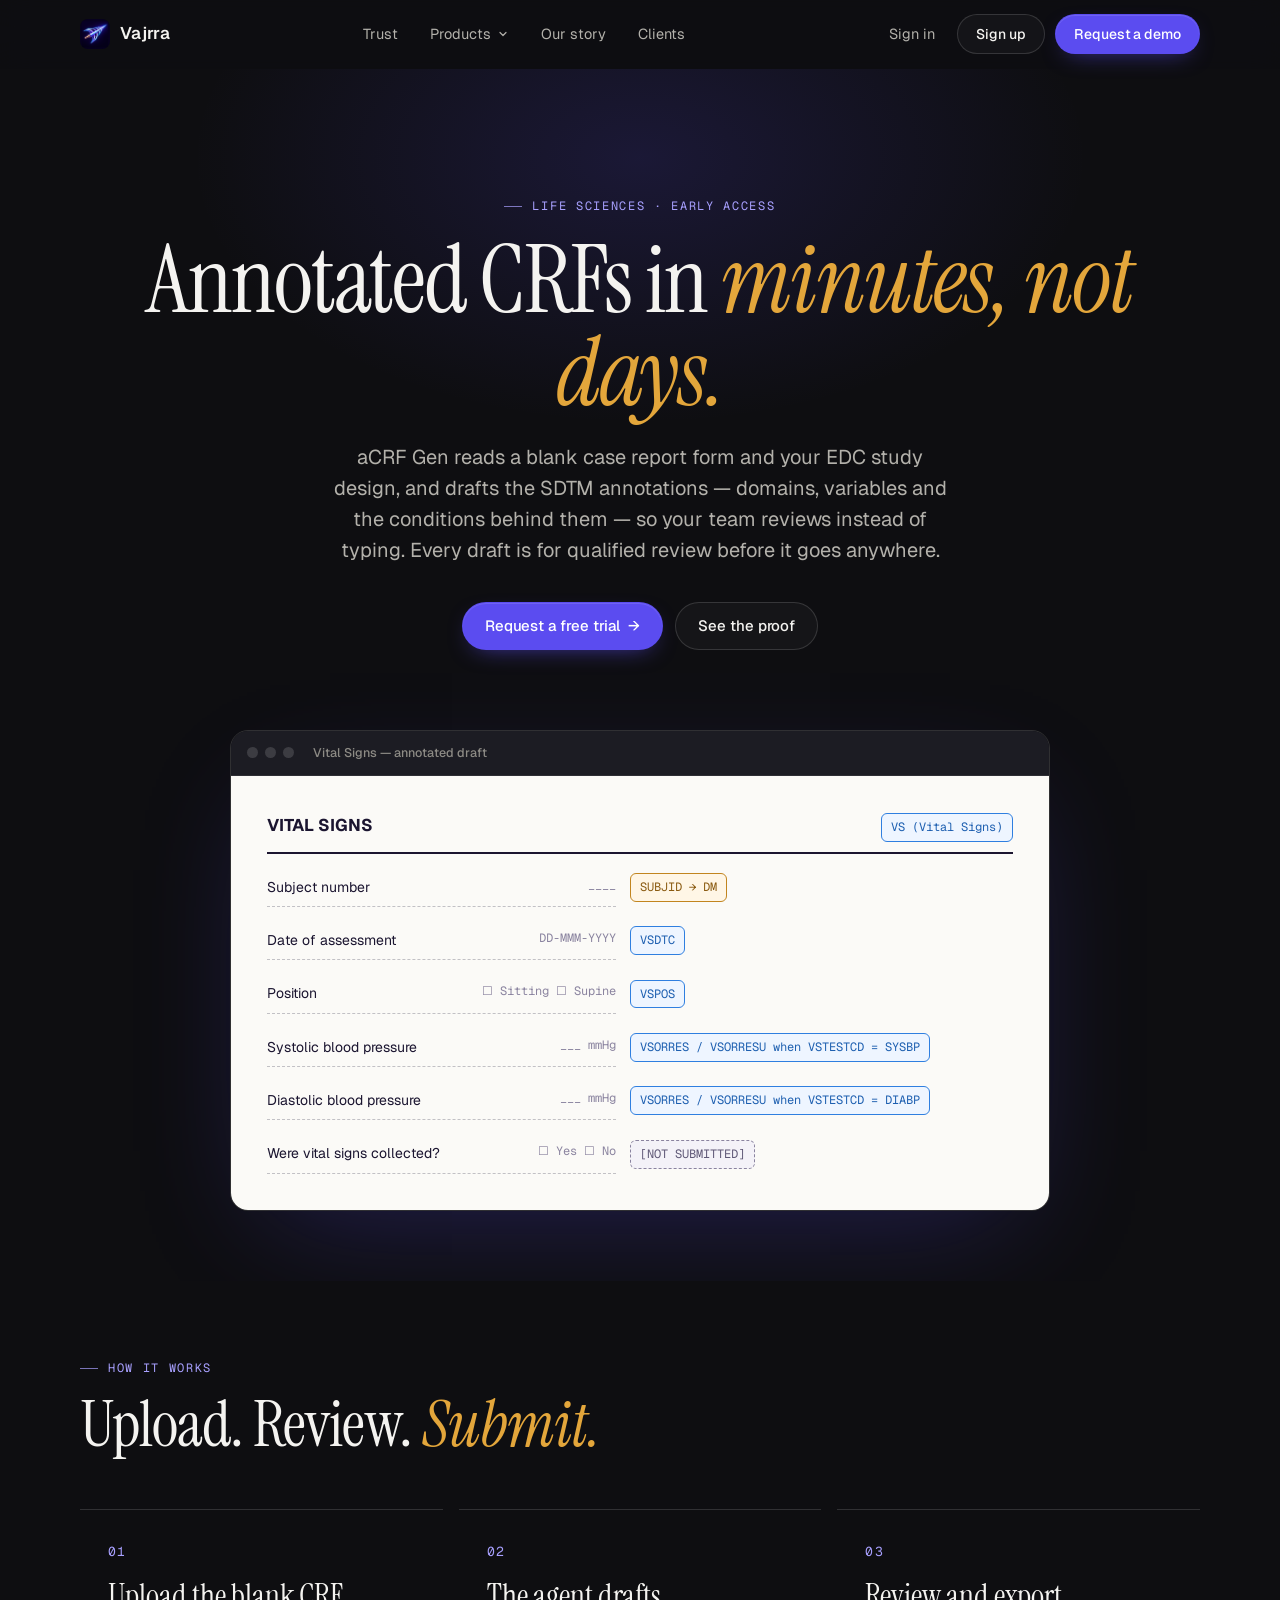
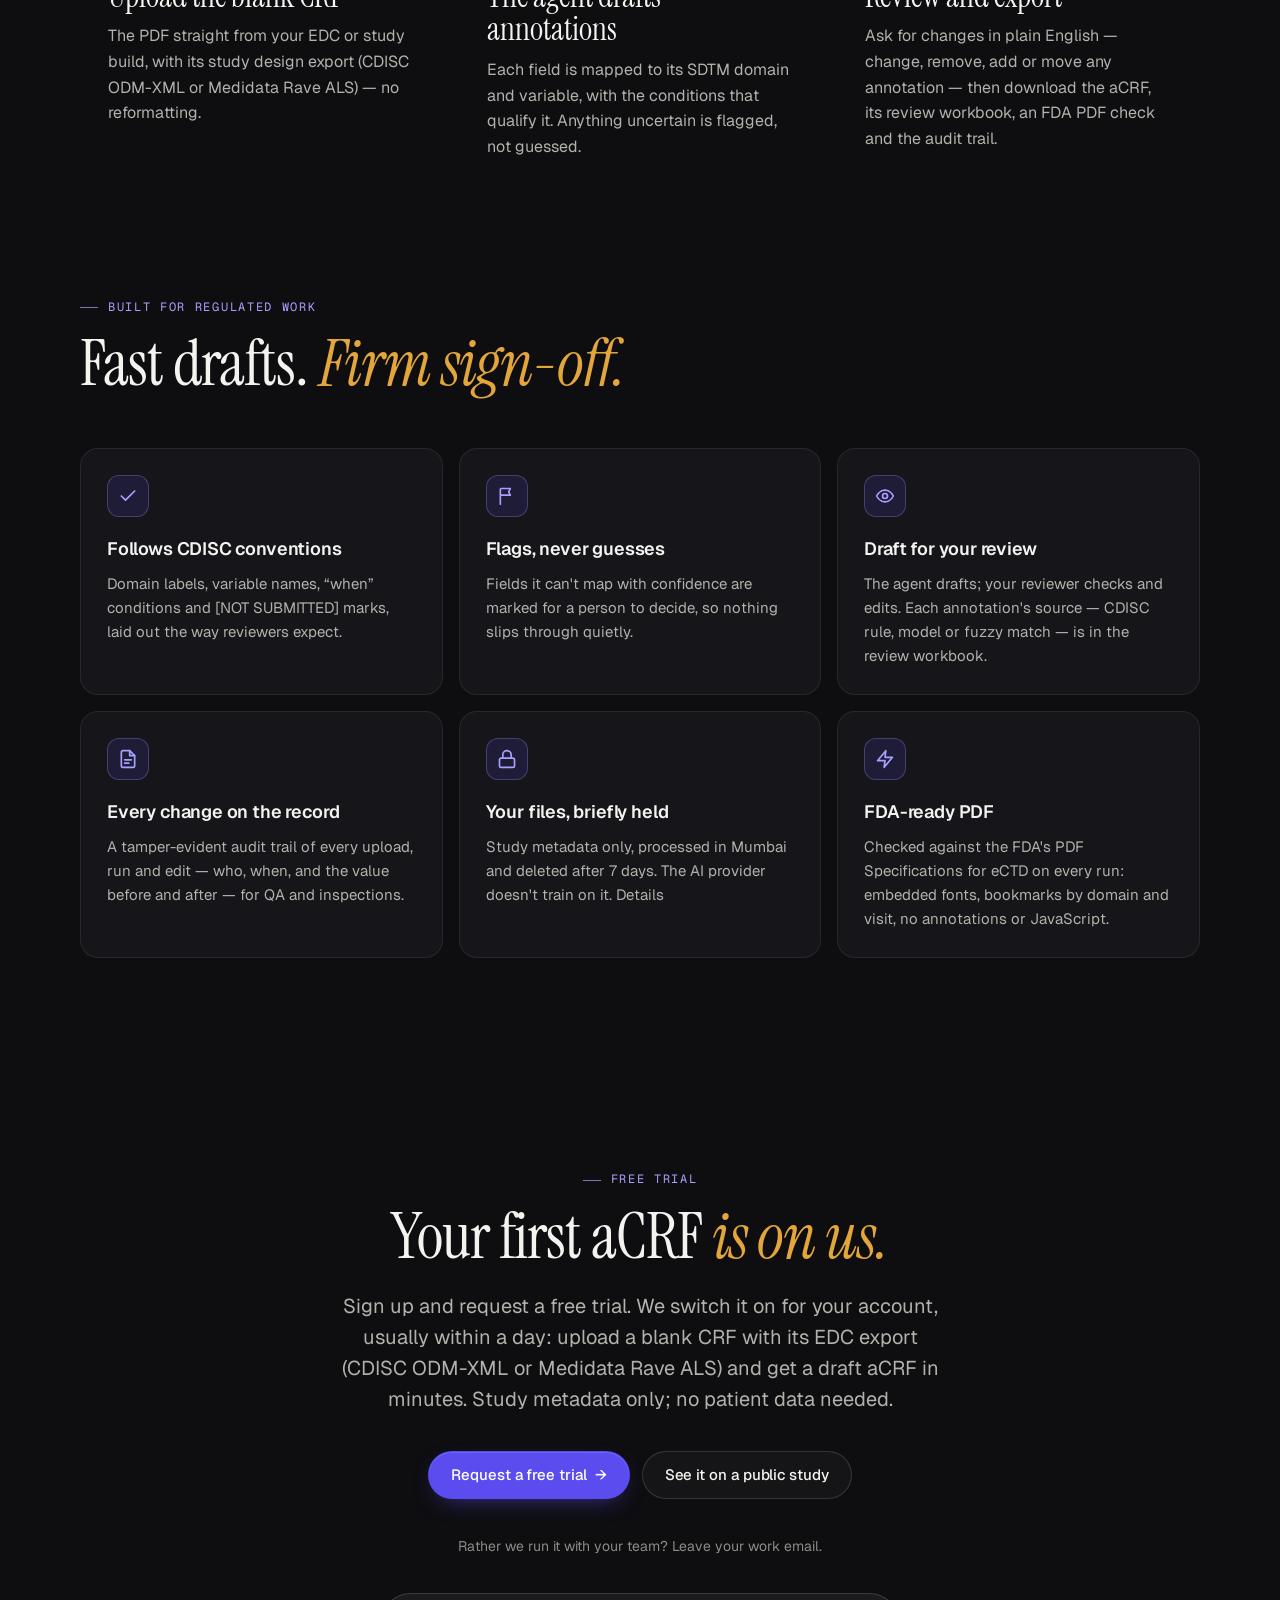
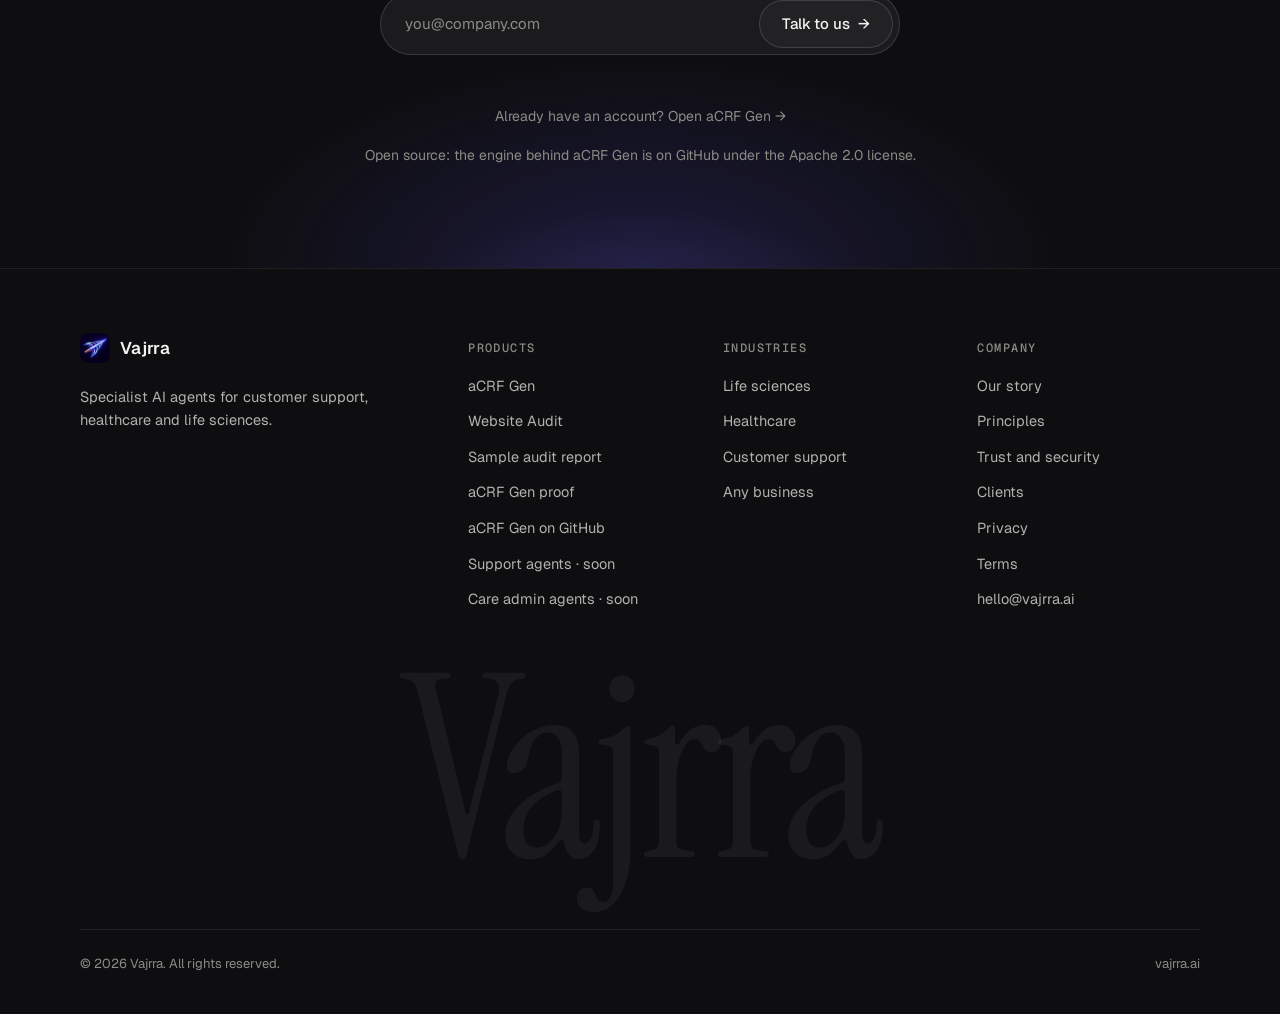
==== commit 0c2559e5: "Call the hospital page Clients instead of Case study Co-Authored-By: Claude Sonnet 5.5 <noreply@anth" ====
--- a/acrf.html
+++ b/acrf.html
@@ -56,7 +56,7 @@
           </div>
         </div>
         <a href="index.html#story">Our story</a>
-        <a href="client-ss-women-child-hospital.html">Case study</a>
+        <a href="client-ss-women-child-hospital.html">Clients</a>
       </nav>
       <div class="nav-cta">
         <a class="nav-signin" href="https://accounts.vajrra.ai/signin">Sign in</a>
@@ -79,7 +79,7 @@
       <span class="mobile-label">Company</span>
       <a href="trust.html">Trust</a>
       <a href="index.html#story">Our story</a>
-      <a href="client-ss-women-child-hospital.html">Case study</a>
+      <a href="client-ss-women-child-hospital.html">Clients</a>
       <a href="#demo">Request a demo</a>
     </div>
   </header>
@@ -204,7 +204,7 @@
         </div>
         <div>
           <h4>Company</h4>
-          <ul><li><a href="index.html#story">Our story</a></li><li><a href="index.html#principles">Principles</a></li><li><a href="trust.html">Trust and security</a></li><li><a href="client-ss-women-child-hospital.html">Case study</a></li><li><a href="privacy.html">Privacy</a></li><li><a href="terms.html">Terms</a></li><li><a href="mailto:hello@vajrra.ai">hello@vajrra.ai</a></li></ul>
+          <ul><li><a href="index.html#story">Our story</a></li><li><a href="index.html#principles">Principles</a></li><li><a href="trust.html">Trust and security</a></li><li><a href="client-ss-women-child-hospital.html">Clients</a></li><li><a href="privacy.html">Privacy</a></li><li><a href="terms.html">Terms</a></li><li><a href="mailto:hello@vajrra.ai">hello@vajrra.ai</a></li></ul>
         </div>
       </div>
       <div class="wordmark" aria-hidden="true">Vajrra</div>
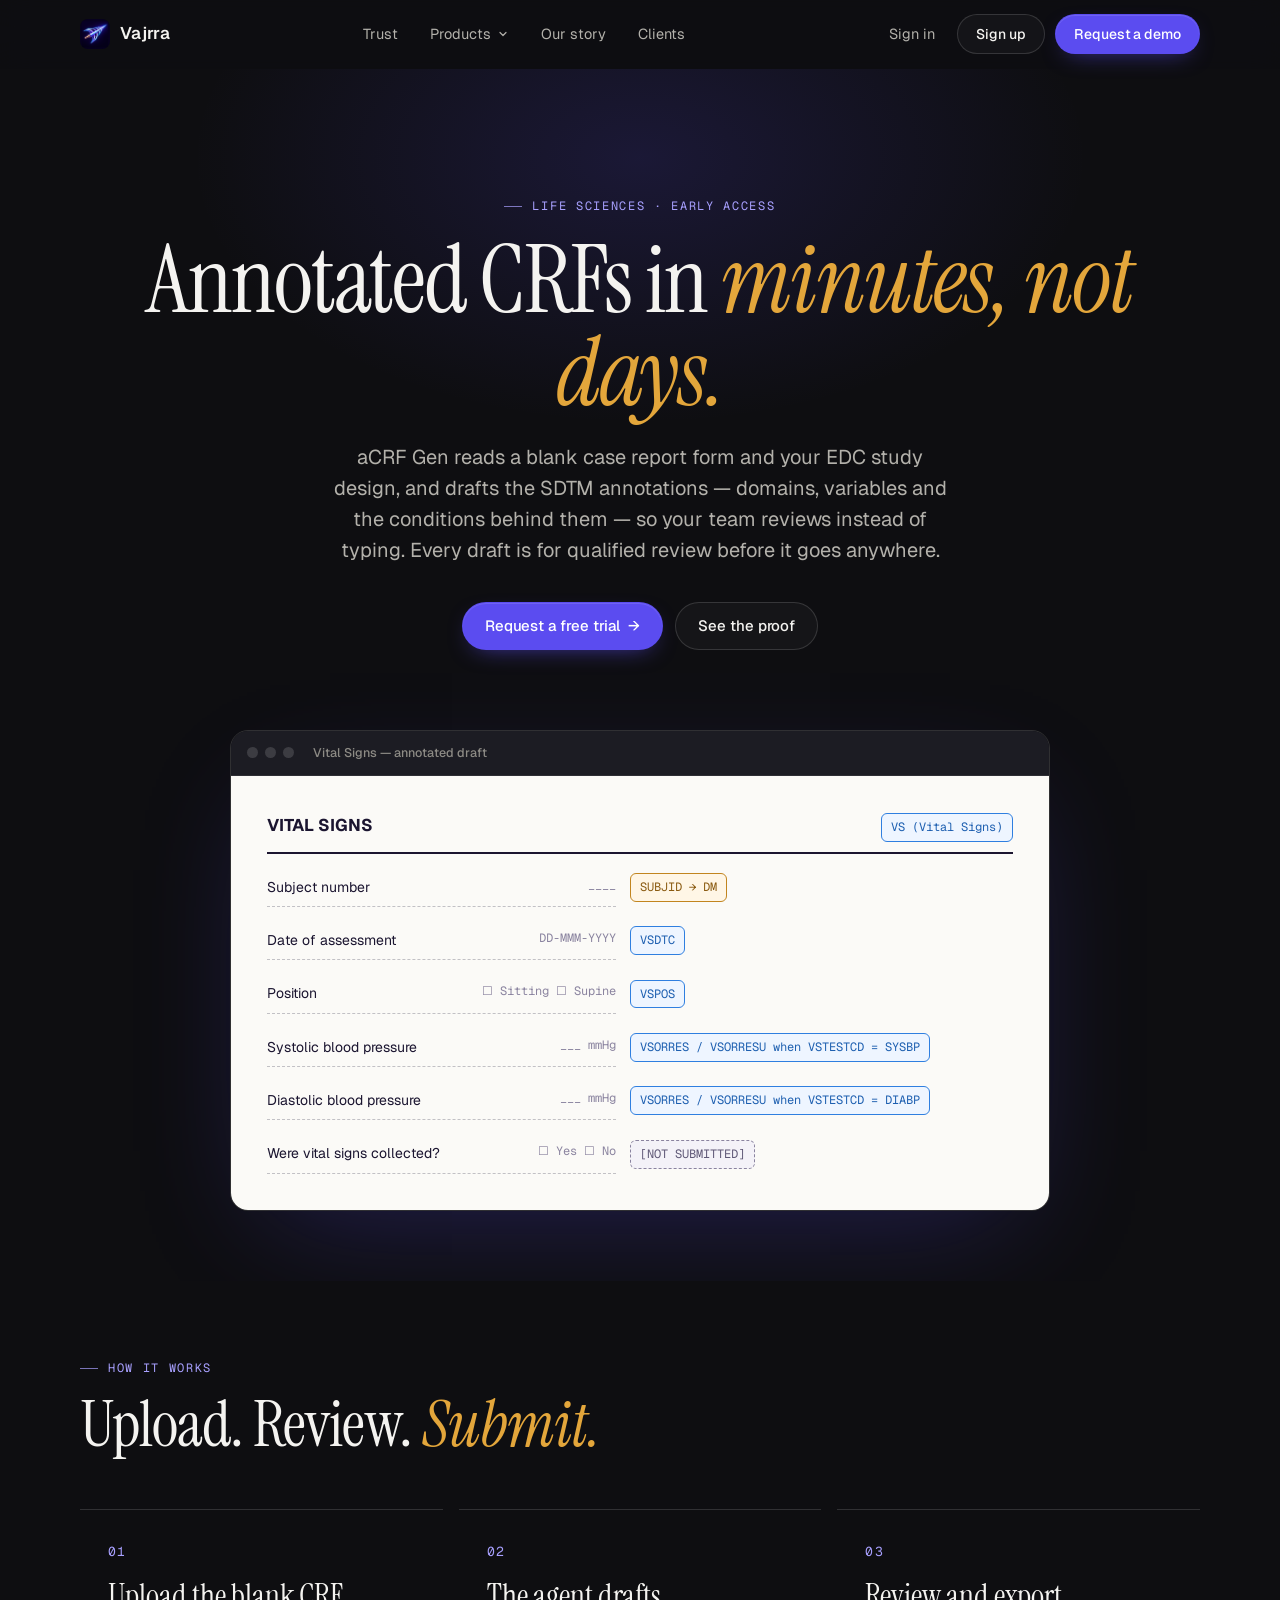
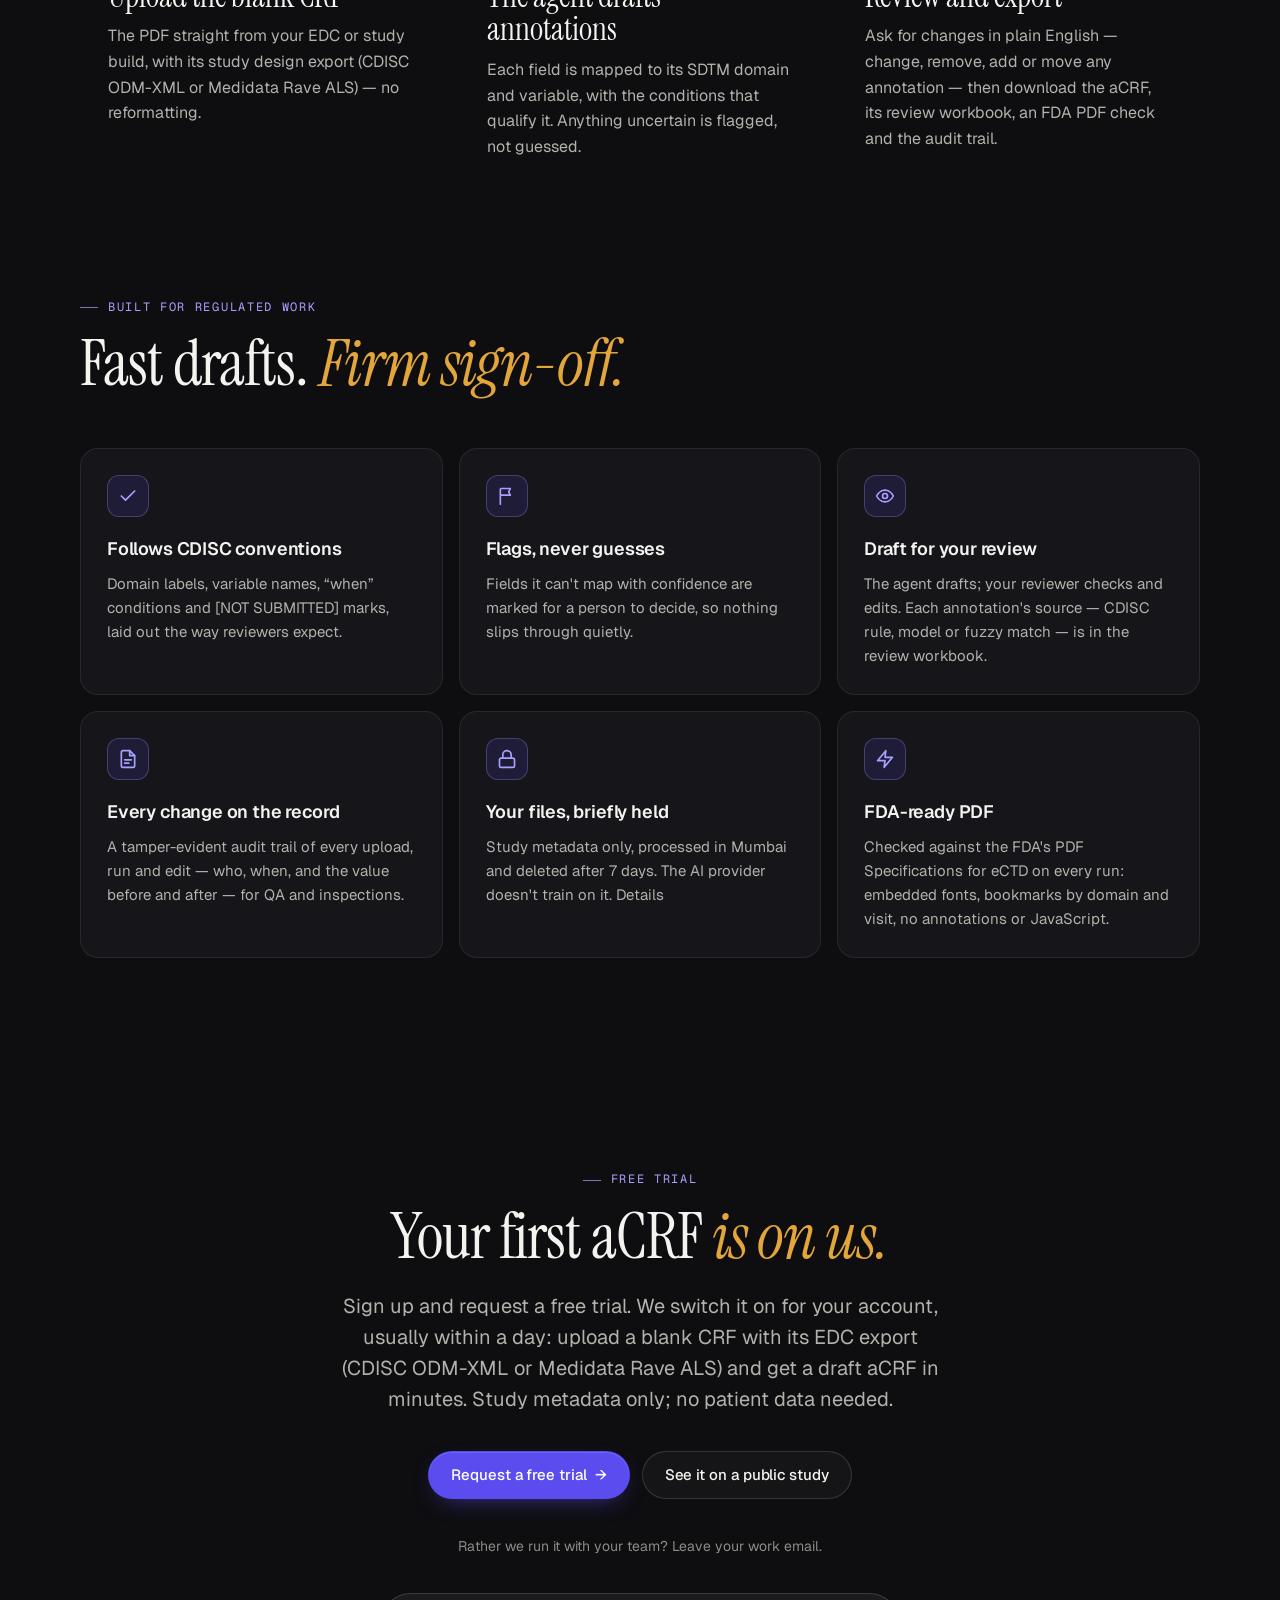
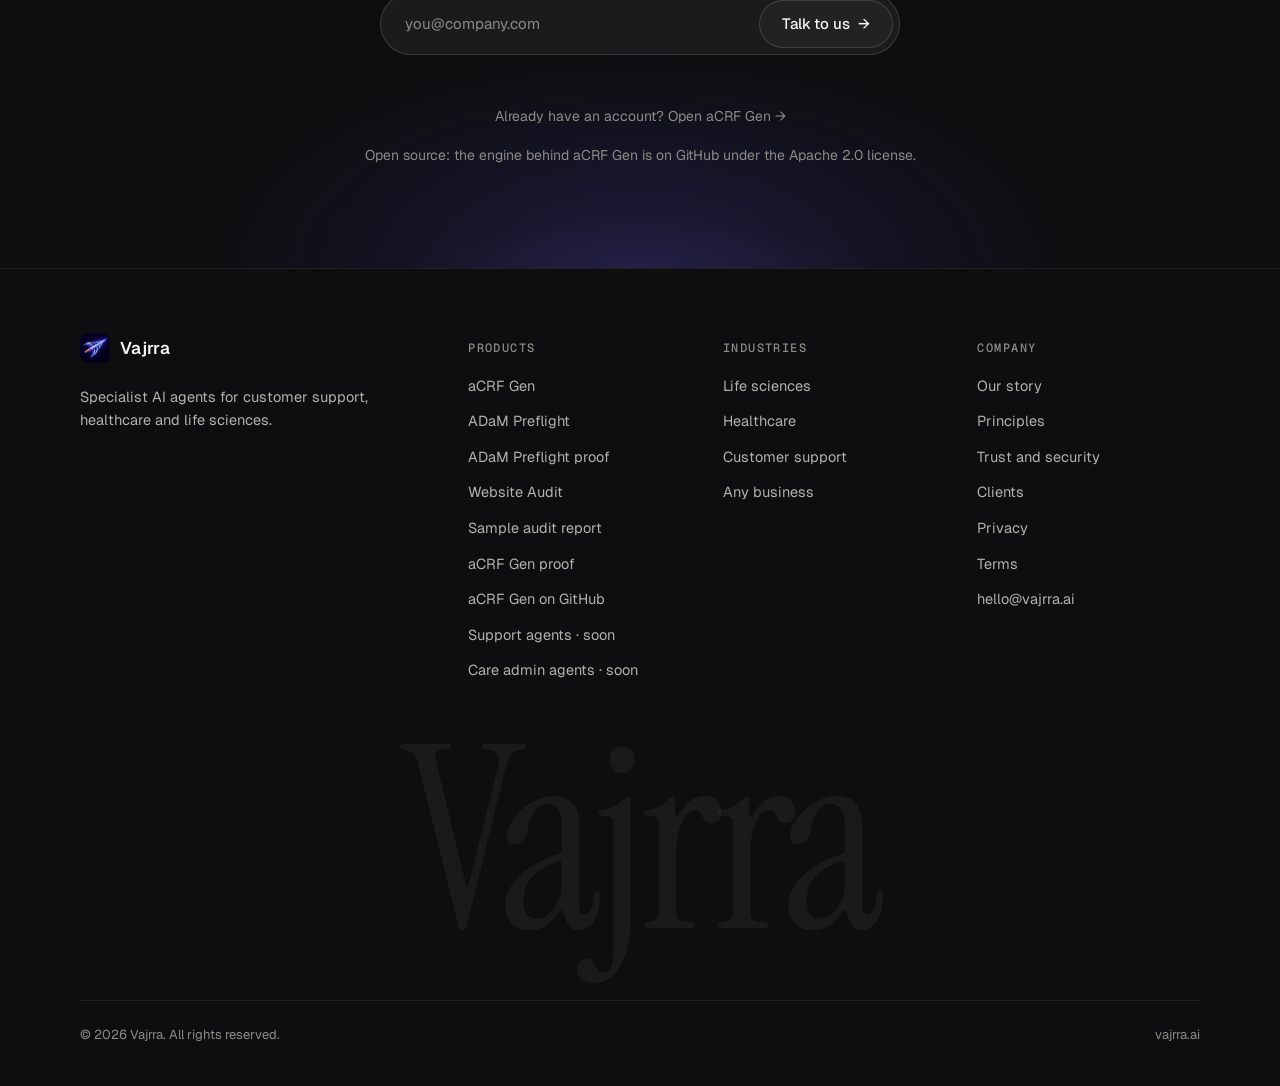
==== commit 3351809f: "Add ADaM Preflight: product page and proof on the CDISC pilot - preflight.html: what ADaM Preflight " ====
--- a/acrf.html
+++ b/acrf.html
@@ -19,7 +19,7 @@
   <link rel="preconnect" href="https://fonts.googleapis.com" />
   <link rel="preconnect" href="https://fonts.gstatic.com" crossorigin />
   <link href="https://fonts.googleapis.com/css2?family=Geist:wght@400;500;600;700&family=Geist+Mono:wght@400;500&family=Instrument+Serif:ital@0;1&display=swap" rel="stylesheet" />
-  <link rel="stylesheet" href="styles.css?v=9" />
+  <link rel="stylesheet" href="styles.css?v=10" />
   <script type="application/ld+json">
     {"@context":"https://schema.org","@type":"SoftwareApplication","name":"aCRF Gen","applicationCategory":"BusinessApplication","operatingSystem":"Web","url":"https://vajrra.ai/acrf.html","description":"Drafts SDTM annotations on blank case report forms for qualified review.","publisher":{"@type":"Organization","name":"Vajrra","url":"https://vajrra.ai/"}}
   </script>
@@ -39,6 +39,7 @@
               <div class="menu-group">
                 <span class="menu-label">Life sciences</span>
                 <a class="menu-link" href="acrf.html" aria-current="page"><strong>aCRF Gen <em class="badge">Early access</em></strong><small>SDTM-annotated CRFs, drafted in minutes.</small></a>
+                <a class="menu-link" href="preflight.html"><strong>ADaM Preflight <em class="badge">Early access</em></strong><small>ADaM specs and datasets, checked against CDISC rules.</small></a>
               </div>
               <div class="menu-group">
                 <span class="menu-label">Any business</span>
@@ -70,6 +71,7 @@
     <div class="mobile-menu" id="mobile-menu">
       <span class="mobile-label">Products</span>
       <a href="acrf.html">aCRF Gen <em class="badge">Early access</em></a>
+      <a href="preflight.html">ADaM Preflight <em class="badge">Early access</em></a>
       <a href="audit.html">Website Audit <em class="badge">New</em></a>
       <a href="index.html#customer-support">Support agents <em class="badge soon">Soon</em></a>
       <a href="index.html#healthcare">Care admin agents <em class="badge soon">Soon</em></a>
@@ -196,7 +198,7 @@
         </div>
         <div>
           <h4>Products</h4>
-          <ul><li><a href="acrf.html">aCRF Gen</a></li><li><a href="audit.html">Website Audit</a></li><li><a href="sample-report.html">Sample audit report</a></li><li><a href="proof.html">aCRF Gen proof</a></li><li><a href="https://github.com/himanshuoo7/CRF_Annotation" rel="noopener">aCRF Gen on GitHub</a></li><li><a href="index.html#customer-support">Support agents · soon</a></li><li><a href="index.html#healthcare">Care admin agents · soon</a></li></ul>
+          <ul><li><a href="acrf.html">aCRF Gen</a></li><li><a href="preflight.html">ADaM Preflight</a></li><li><a href="preflight-proof.html">ADaM Preflight proof</a></li><li><a href="audit.html">Website Audit</a></li><li><a href="sample-report.html">Sample audit report</a></li><li><a href="proof.html">aCRF Gen proof</a></li><li><a href="https://github.com/himanshuoo7/CRF_Annotation" rel="noopener">aCRF Gen on GitHub</a></li><li><a href="index.html#customer-support">Support agents · soon</a></li><li><a href="index.html#healthcare">Care admin agents · soon</a></li></ul>
         </div>
         <div>
           <h4>Industries</h4>
--- a/styles.css
+++ b/styles.css
@@ -287,6 +287,8 @@
 .anno { justify-self: start; font-family: var(--mono); font-size: 12px; padding: 5px 9px; border-radius: 6px; border: 1.5px solid; background: #fff; line-height: 1.4; }
 .anno.vs { border-color: #2f7fe0; color: #1d5fb0; background: #eef5ff; }
 .anno.dm { border-color: #c2851f; color: #8a5a10; background: #fff6e6; }
+.anno.err { border-color: #d6455d; color: #a3243b; background: #fdeef1; }
+.anno.warn { border-color: #c2851f; color: #8a5a10; background: #fff6e6; }
 .anno.note { border-style: dashed; border-color: #8a839f; color: #5f5876; background: #f4f2f8; }
 
 /* principles bento */
@@ -556,3 +558,7 @@
 .account-menu button, .mobile-signout button { width: 100%; text-align: left; padding: 9px 10px; border: 0; border-radius: 10px; background: none; color: var(--text); font: inherit; font-size: 14.5px; cursor: pointer; }
 .account-menu button:hover { background: var(--surface-2); }
 .mobile-signout button { padding: 12px 0; color: var(--muted); font-size: 16px; }
+
+/* ADaM Preflight: install line */
+.code-block { max-width: 640px; margin: 28px 0 0; padding: 16px 20px; border: 1px solid var(--line-2); border-radius: 12px; background: var(--bg-2); overflow-x: auto; }
+.code-block code { font-family: var(--mono); font-size: 14px; color: var(--text); white-space: pre; }
